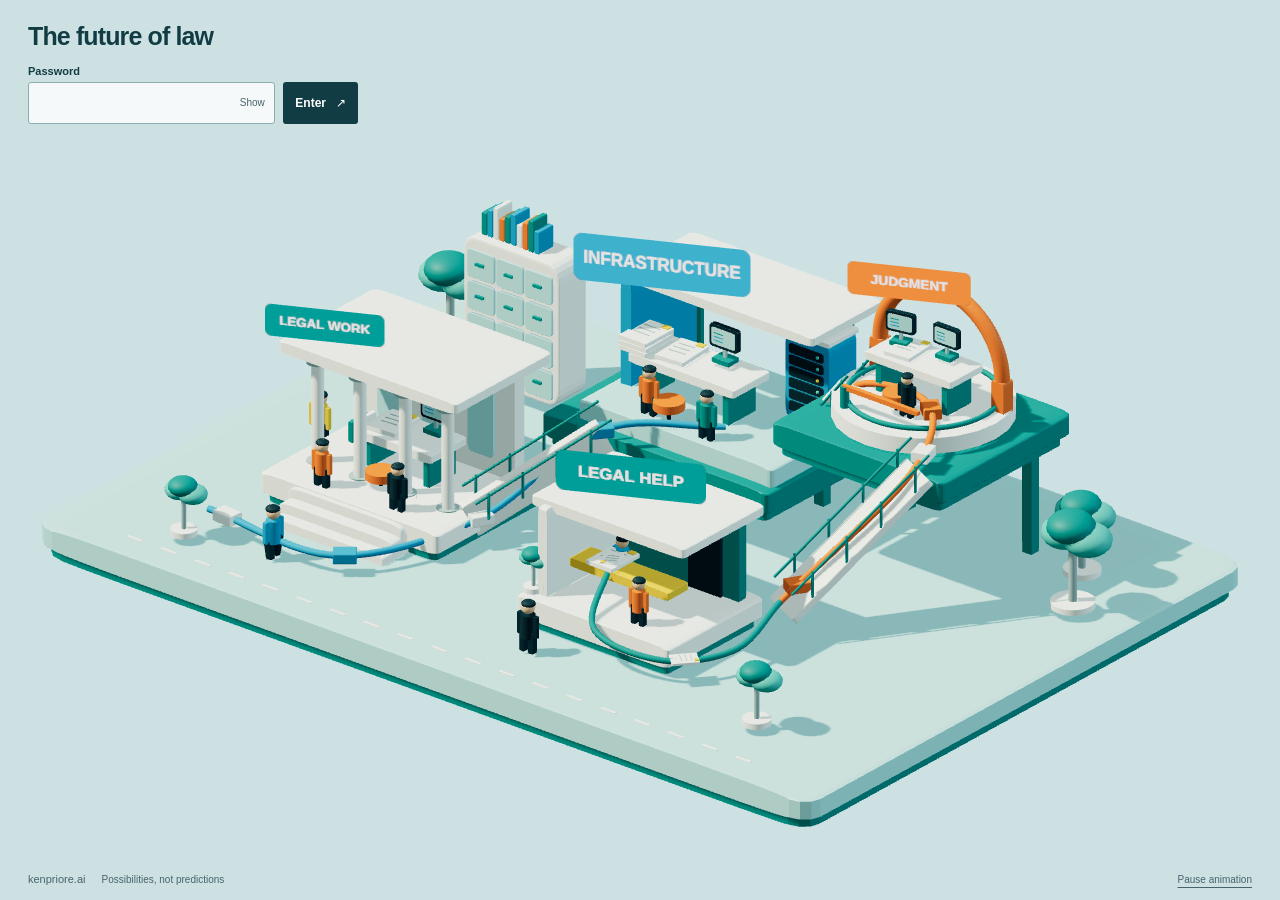
==== horizons.html @ a6f1fd7b "The Future of Law: initial release (gated login version) Co-Authored-By: Claude Fable 5 <noreply@ant" ====
<!DOCTYPE html>

<html lang="en"><head><script src="entry-gate.js?v=password-2"></script><meta charset="utf-8"/><meta content="width=device-width,initial-scale=1" name="viewport"/><title>Three horizons | The Future of Law</title><meta content="How the workshops used Three Horizons, from established patterns to experiments and emerging futures." name="description"/><link href="styles.css?v=20260920-compact-footer" rel="stylesheet"/><link href="assets/favicon.svg" rel="icon" type="image/svg+xml"/><script defer="" src="app.js?v=20260920-ambient"></script><script src="scene.js?v=help-center-4" type="module"></script></head><body class="editorial-site ambient-visuals"><svg aria-hidden="true" height="0" style="position:absolute" width="0" xmlns="http://www.w3.org/2000/svg"><defs><symbol id="icon-agreement" viewbox="0 0 24 24"><path d="M5 3h9l5 5v13H5zM14 3v6h5M8 12h8M8 16h5"></path></symbol><symbol id="icon-dispute" viewbox="0 0 24 24"><path d="M12 3v17M7 21h10M3 7h18M6 7l-4 8h8zM18 7l-4 8h8z"></path></symbol><symbol id="icon-compliance" viewbox="0 0 24 24"><path d="M12 2 21 6v7c0 5-9 9-9 9s-9-4-9-9V6zM7 11l3 3 7-7"></path></symbol><symbol id="icon-judgment" viewbox="0 0 24 24"><circle cx="12" cy="6" r="3"></circle><path d="M5 22v-5a7 7 0 0 1 14 0v5M3 11h3m12 0h3"></path></symbol><symbol id="icon-access" viewbox="0 0 24 24"><path d="M4 21V4h10v17M14 7h6v14M2 21h20M8 13h3"></path><circle cx="10" cy="10" r=".6"></circle></symbol><symbol id="icon-data" viewbox="0 0 24 24"><ellipse cx="12" cy="5" rx="8" ry="3"></ellipse><path d="M4 5v13c0 4 16 4 16 0V5M4 11c0 4 16 4 16 0"></path></symbol><symbol id="icon-integration" viewbox="0 0 24 24"><rect height="7" rx="2" width="7" x="2" y="2"></rect><rect height="7" rx="2" width="7" x="15" y="2"></rect><rect height="7" rx="2" width="7" x="2" y="15"></rect><rect height="7" rx="2" width="7" x="15" y="15"></rect><path d="M9 5h6M5 9v6M19 9v6M9 19h6"></path></symbol><symbol id="icon-evidence" viewbox="0 0 24 24"><path d="M4 3h13v8M4 3v18h9M7 7h6M7 11h4"></path><circle cx="16" cy="16" r="4"></circle><path d="m19 19 3 3"></path></symbol><symbol id="icon-horizons" viewbox="0 0 24 24"><path d="M3 5c9 0 8 15 18 15M3 18c6 0 5-13 10-13s3 13 8 13M3 21c10 0 10-17 18-17"></path></symbol><symbol id="icon-worlds" viewbox="0 0 24 24"><rect height="8" rx="3" width="8" x="2" y="2"></rect><rect height="8" rx="3" width="8" x="14" y="2"></rect><rect height="8" rx="3" width="8" x="2" y="14"></rect><rect height="8" rx="3" width="8" x="14" y="14"></rect></symbol><symbol id="icon-community" viewbox="0 0 24 24"><circle cx="12" cy="5" r="3"></circle><circle cx="4" cy="12" r="2"></circle><circle cx="20" cy="12" r="2"></circle><path d="M7 21v-6a5 5 0 0 1 10 0v6M1 21v-4a3 3 0 0 1 4-3M23 21v-4a3 3 0 0 0-4-3"></path></symbol><symbol id="icon-route" viewbox="0 0 24 24"><path d="M4 21V10a6 6 0 0 1 6-6h11M10 4v11a6 6 0 0 0 6 6h5"></path><circle cx="20" cy="4" r="2"></circle><circle cx="20" cy="21" r="2"></circle></symbol></defs></svg><a class="skip" href="#main">Skip to content</a><header class="site-header"><div class="wrap header-inner"><a class="brand" href="index.html"><svg aria-hidden="true" viewbox="0 0 36 36"><path d="M5 29V18a7 7 0 0 1 7-7h12a7 7 0 0 0 7-7M12 11v12a7 7 0 0 0 7 7h12" fill="none" stroke="#007e80" stroke-linecap="round" stroke-width="5"></path><circle cx="30" cy="30" fill="#ea6628" r="4"></circle></svg>future of law</a><nav aria-label="Main navigation"><a href="index.html"><svg aria-hidden="true" class="ds-icon"><use href="#icon-route"></use></svg>What we learned</a><a href="worlds.html"><svg aria-hidden="true" class="ds-icon"><use href="#icon-worlds"></use></svg>Four futures</a><a aria-current="page" href="horizons.html"><svg aria-hidden="true" class="ds-icon"><use href="#icon-horizons"></use></svg>Three horizons</a><a href="perspectives.html"><svg aria-hidden="true" class="ds-icon"><use href="#icon-community"></use></svg>Choices today</a></nav></div></header><main id="main"><div class="wrap"><section class="page-intro"><span class="eyebrow">Change does not arrive all at once</span><h1>Keep today’s system working.<br/>Make room for what comes next</h1><p class="lead"><span class="term-wrap"><button aria-controls="concept-4" aria-describedby="concept-4" aria-expanded="false" class="term" type="button">Three Horizons</button><span class="term-tip" hidden="" id="concept-4" role="tooltip">A framework for discussing change through three overlapping patterns: what works today, experiments in transition, and a different future beginning to take shape. A horizon describes a pattern, rather than a deadline.</span></span> helps leaders consider three kinds of work at the same time: sustaining today’s legal services, testing different approaches, and developing alternatives. It gives lawyers and business leaders a way to discuss what to preserve, where to experiment and what they want those experiments to achieve.</p></section><figure class="three-d-figure"><div class="scene-3d" data-description="Established legal institutions, experimental workshops and emerging forms of access operate simultaneously. Work travels in both directions." data-scene="horizons"><img alt="Established legal institutions, experimental workshops and emerging forms of access operate simultaneously. Work travels in both directions." class="scene-poster" src="assets/horizons-3d.jpg?v=20260920-3d"/></div><figcaption class="scene-caption scene-footer"><span>Established practice, experiments and emerging alternatives coexist.</span><button aria-pressed="false" class="motion-toggle background-motion-toggle" type="button">Pause animation</button></figcaption></figure><section class="callout framework-note"><span class="eyebrow">How to use the two frameworks</span><h2>Three horizons. Four possible futures. Different purposes</h2><p>The four scenarios explore how legal work could be organized. The three horizons help us think about changing it. H1, H2 and H3 can all be present today. They are not three deadlines, and H3 does not predict which scenario will happen.</p></section><section class="horizon-layout"><div><svg aria-labelledby="chart-title chart-desc" class="horizon-chart" role="img" viewbox="0 0 600 380"><title id="chart-title">Three overlapping horizons of change</title><desc id="chart-desc">An illustrative diagram of changing influence: established practices become less dominant, experiments rise and recede, and alternatives gain influence. The overlapping curves have no dates or measured values.</desc><path d="M48 28V330H567" fill="none" stroke="#8baaae" stroke-width="1.5"></path><text x="48" y="18">Influence of a pattern</text><text x="468" y="363">Over time →</text><path class="curve active" d="M55 75 C270 55 270 295 553 300" data-curve="h1" id="horizon-flow-1" stroke="#c54b1f"></path><path class="curve" d="M55 277 C195 293 175 80 295 91 S379 278 553 279" data-curve="h2" id="horizon-flow-2" stroke="#1681a5"></path><path class="curve" d="M55 312 C300 328 302 113 553 61" data-curve="h3" id="horizon-flow-3" stroke="#007e80"></path><text class="chart-label" x="65" y="60">H1</text><text class="chart-label" x="295" y="69">H2</text><text class="chart-label" x="534" y="44">H3</text><circle data-runner="horizon-flow-1" fill="#c54b1f" r="7" stroke="white" stroke-width="3"></circle><circle data-runner="horizon-flow-2" fill="#1681a5" r="7" stroke="white" stroke-width="3"></circle><circle data-runner="horizon-flow-3" fill="#007e80" r="7" stroke="white" stroke-width="3"></circle></svg><p class="diagram-note">Conceptual diagram. The curves show changing patterns, not measured data, probabilities or a timetable.</p></div><div><div aria-label="Explore a horizon" class="tabs" role="group"><button aria-controls="h1" aria-pressed="false" data-family="horizon" data-select="h1" type="button">H1</button><button aria-controls="h2" aria-pressed="false" data-family="horizon" data-select="h2" type="button">H2</button><button aria-controls="h3" aria-pressed="false" data-family="horizon" data-select="h3" type="button">H3</button></div><article class="horizon-copy" data-panel="horizon" id="h1" tabindex="-1"><span class="eyebrow">H1 / What people rely on today</span><h2>Keep essential legal work dependable</h2><p>Courts, professional expertise, working practices and trusted relationships still meet important needs. This horizon examines what remains useful and where the current approach struggles with cost, delay or access.</p><p class="horizon-question"><strong>What must keep working while we make changes?</strong></p></article><article class="horizon-copy" data-panel="horizon" id="h2" tabindex="-1"><span class="eyebrow">H2 / What we can test</span><h2>Use experiments to learn what could change</h2><p>New tools, services and rules can improve today’s approach or make a different one possible. This horizon examines experiments and the choices behind them. An experiment’s longer-term value may remain uncertain.</p><p class="horizon-question"><strong>What would this experiment help us learn, and what might it change?</strong></p></article><article class="horizon-copy" data-panel="horizon" id="h3" tabindex="-1"><span class="eyebrow">H3 / What we want to make possible</span><h2>Develop a different way to deliver legal help</h2><p>This horizon examines a different way legal work could operate, together with early examples that point toward it. The groups considered new professional roles, services built on shared technology, wider access to help and different ways to establish trust.</p><p class="horizon-question"><strong>What future are we trying to support, and what could we start developing now?</strong></p></article></div></section><section class="section worked-example"><div class="section-heading"><div><span class="eyebrow">Illustration / One decision, three horizons</span><h2>Apply all three to a supplier renewal</h2></div><p>These examples show how to use the framework. They were written for this guide, separate from the workshop proposals.</p></div><div class="grid3">
<article class="insight"><span class="example-horizon">H1</span><h3>Keep renewals dependable</h3><p>Maintain reviews, approvals and clear responsibility for exceptions while the business continues making agreements.</p></article>
<article class="insight"><span class="example-horizon">H2</span><h3>Test a defined change</h3><p>Try automated checks on one type of agreement. Compare the results with existing review and use the findings to decide what to change.</p></article>
<article class="insight"><span class="example-horizon">H3</span><h3>Explore a different service</h3><p>Consider a model that tracks obligations throughout an agreement’s life, with lawyers focused on judgment, exceptions and ways to resolve problems.</p></article></div></section><section class="section"><div class="section-heading"><div><span class="eyebrow">Ideas the groups examined</span><h2>Different roles reveal different pressures</h2></div><p>Participants considered examples of change alongside their own proposals. These summaries show what each group discussed; individual ideas have not been assigned to a particular horizon here.</p></div><div class="examples"><article><svg aria-hidden="true" class="ds-icon"><use href="#icon-compliance"></use></svg><h3>In-house legal</h3><p>How people decide whom to trust; who should be licensed to provide legal services; AI oversight; and a proposal to give chief legal officers a stronger <span class="term-wrap"><button aria-controls="concept-5" aria-describedby="concept-5" aria-expanded="false" class="term" type="button">fiduciary role</button><span class="term-tip" hidden="" id="concept-5" role="tooltip">The group proposed a stronger role for the chief legal officer as a trusted steward with duties to others. The surviving note does not define the proposed legal duties or how that role would be implemented.</span></span>.</p></article><article><svg aria-hidden="true" class="ds-icon"><use href="#icon-dispute"></use></svg><h3>Law firms</h3><p>Pressure on profit margins, firms combining, different ways to employ specialists and raise capital, and the future of trusted client relationships.</p></article><article><svg aria-hidden="true" class="ds-icon"><use href="#icon-integration"></use></svg><h3>Legal technology</h3><p>Tools that can exchange data and work together; a proposed <span class="term-wrap"><button aria-controls="concept-6" aria-describedby="concept-6" aria-expanded="false" class="term" type="button">open legal API</button><span class="term-tip" hidden="" id="concept-6" role="tooltip">API means application programming interface: a defined way for software tools to exchange information or request services. The group proposed a shared interface for legal services; it was an idea discussed, not an implemented standard.</span></span>; training for new roles; and standards for evaluating and certifying providers.</p></article><article><svg aria-hidden="true" class="ds-icon"><use href="#icon-access"></use></svg><h3>Consumers &amp; small businesses</h3><p>The cost of legal help, delays in courts and public trust, alongside proposals for simpler standard agreements and more ways to resolve disputes.</p></article></div><span class="source">June workshop walls. Examples paraphrased from the photographs and transcript; exact horizon placements are not reconstructed.</span></section><section class="section" style="padding-top:0"><div class="section-heading"><div><span class="eyebrow">Earlier ideas that informed the work</span><h2>Seventeen possibilities to explore</h2></div><p>An earlier group exercise produced these ideas about law in 2040. They helped identify questions for the workshops. Some conflict with one another; they describe possible futures rather than today’s market or an agreed plan.</p></div><details class="vision-library"><summary>Explore the 17 earlier visions</summary><div class="vision-columns"><article><h3>Technology and legal services</h3><details><summary>Legal data is easier to share</summary><p>In this vision, shared data underpins how legal systems operate. Legal data standards are established, and commercial incentives support contributing to and accessing shared datasets. Trust in AI systems is closely tied to the quality and provenance of the data they are built on.</p></details><details><summary>Data shapes decisions and access to legal help</summary><p>In this vision, large-scale datasets shape precedent, prediction, and outcomes. Abundant data makes legal capability more widely accessible, but data remains unevenly available, contributing to opacity in parts of the system.</p></details><details><summary>Shared digital records support trust</summary><p>This vision proposes <span class="term-wrap"><button aria-controls="concept-7" aria-describedby="concept-7" aria-expanded="false" class="term" type="button">blockchain-based</button><span class="term-tip" hidden="" id="concept-7" role="tooltip">Using a shared digital ledger to record and verify transactions. The workshop vision imagined such records taking on functions performed by institutional intermediaries; it did not establish that this future will occur.</span></span> shared digital records for verification, agreements and enforcement. Those records would perform some functions now handled by institutions that verify information or transactions.</p></details><details><summary>Reliable AI supports more automated legal work</summary><p>In this vision, AI reliability supports wider automation of legal reasoning and decision making. Rules are codified into predictive and executable systems with machine judgment at greater speed and consistency.</p></details><details><summary>Machines handle more routine legal reasoning</summary><p>In this vision, machines interpret rules and carry out routine legal work. People remain important for complex, disputed, strategic or high-consequence decisions.</p></details><details><summary>Legal services run through repeatable processes</summary><p>In this vision, legal services are delivered through integrated systems as well as individuals. As production becomes systematized, differentiation shifts toward strategic judgment, negotiation, creativity, and trusted relationships.</p></details><details><summary>Legal help becomes an everyday service</summary><p>In this vision, legal services are more accessible, lower cost, and embedded across business and society. Law functions more like infrastructure that enables systems and transactions to operate.</p></details></article><article><h3>People and legal careers</h3><details><summary>Clients choose judgment and context</summary><p>In this vision, clients choose providers for judgment, understanding of their circumstances and the way advice fits their needs. Size and staffing matter less as legal capability becomes more widely available.</p></details><details><summary>Lawyers take on different roles</summary><p>In this vision, outcomes vary: lawyers as strategic advisers and system designers; or a fragmented profession of specialized experts; or new hybrid roles blurring law, technology, and business.</p></details><details><summary>Routes into legal careers change</summary><p>In this vision, training and apprenticeship are reshaped, but not uniformly. Erosion of entry-level work can create bottlenecks; new alternative credentials and fluid routes also emerge.</p></details><details><summary>People’s role in automated work is deliberately designed</summary><p>In this vision, services deliberately choose where people take part: for empathy, context, ethical judgment, trust or oversight. Other processes involve people less often, raising different questions about responsibility.</p></details></article><article><h3>Institutions and accountability</h3><details><summary>Disputes are resolved in more settings</summary><p>In this vision, AI-supported judges, virtual environments, and community-based processes handle a significant share of disputes; physical courts remain important in some contexts.</p></details><details><summary>Different routes to justice produce different outcomes</summary><p>In this vision, justice varies depending on where and how disputes are resolved, with variation in access, speed, cost, and fairness; bias can be embedded in design or data.</p></details><details><summary>Rules are set by a wider range of organizations</summary><p>In this vision, regulation is distributed across multiple actors, adaptive in form, and contested. State-led frameworks sit alongside platform, network, and industry-group rules.</p></details><details><summary>Compliance checks are built into everyday work</summary><p>In this vision, law is built into products, workflows, and infrastructure. Compliance is continuous and automated; legal requirements are translated into code.</p></details><details><summary>Technology handles more dispute resolution</summary><p>In this vision, a large share of disputes is handled through technology-enabled processes; AI-driven arbitration and automated resolution routes are widely used.</p></details><details><summary>Agreements respond to events and help prevent disputes</summary><p>In this vision, legal systems prevent disputes as well as resolve them. Agreements are dynamic and data-driven; contracts function as structured data that helps govern behavior.</p></details></article></div></details><span class="source">All 17 visions, condensed from Predetermined factors and 3H visions, Phase 1</span></section><a class="next-link" href="perspectives.html"><div><span>CONTINUE THE STORY</span><br/><strong>Read what each group took away</strong></div><b aria-hidden="true">↗</b></a></div></main><footer aria-label="About Ken Priore and more of his work" class="author-footer"><div class="wrap">
<div class="author-intro"><div><h2>Ken Priore</h2><p class="author-role">Lawyer. Writer. Builder.</p></div><div class="author-description"><p>I’m a lawyer with two decades in technology. My writing and tools explore AI, legal work, authority and accountability.</p><div class="author-sites"><a href="https://kenpriore.com/">Writing <span>kenpriore.com ↗</span></a><a href="https://kenpriore.ai/">Research &amp; tools <span>kenpriore.ai ↗</span></a></div></div></div>
<details class="author-work"><summary>Explore all work</summary><div role="navigation" aria-label="Explore Ken’s work" class="author-directory"><section class="author-link-group"><h3>Writing</h3><ul><li><a href="https://kenpriore.com/tag/signals/">Signals</a></li><li><a href="https://kenpriore.com/tag/reflections/">Reflections</a></li><li><a href="https://kenpriore.com/tag/foundations/">Foundations</a></li></ul></section><section class="author-link-group"><h3>Research &amp; prototypes</h3><ul><li><a href="https://kenpriore.ai/papers/certificate-of-action.pdf">Certificate of Action · paper</a></li><li><a href="https://kenpriore.ai/papers/fiduciarys-footprint.pdf">The Fiduciary’s Footprint · draft</a></li><li><a href="https://fiduciary.kenpriore.ai/">The Fiduciary-Native Product</a></li><li><a href="https://ai4law.kenpriore.ai/">ai4law · research collection</a></li><li><a href="https://proof-of-execution.replit.app/">Attest · working prototype</a></li></ul></section><section class="author-link-group"><h3>Legal operating model</h3><ul><li><a href="https://ainativelaw.kenpriore.ai/">The Agreement Work, Rewired</a></li><li><a href="https://ainativelaw.kenpriore.ai/map.html">What the Work Runs On</a></li><li><a href="https://ainativelaw.kenpriore.ai/memory.html">What the Work Remembers</a></li><li><a href="https://ainativelaw.kenpriore.ai/judgment.html">What the Work Decides</a></li></ul></section><section class="author-link-group"><h3>Interactive maps</h3><ul><li><a href="https://mindthegap.kenpriore.ai/">Mind the Gap</a></li><li><a href="https://mindthemoat.kenpriore.ai/">Mind the Moat</a></li><li><a href="https://mindthemoney.kenpriore.ai/">Mind the Money</a></li><li><a href="https://mindthechain.kenpriore.ai/">Mind the Chain</a></li><li><a href="https://mindtheshift.kenpriore.ai/">Mind the Shift</a></li></ul></section></div></details><div class="author-meta"><p>© 2026 Ken Priore · Personal views · Not legal advice</p><div class="author-profile-links"><a href="login.html?lock=1">Lock guide</a><a href="https://kenpriore.com/about/">About Ken</a><a href="https://resume.kenpriore.ai/">Resume</a><a href="https://www.linkedin.com/in/kennethpriore/">LinkedIn</a><a href="https://kenpriore.com/rss/">RSS</a></div></div><p class="footer-guide-note">Workshop scenarios and editorial synthesis. Possibilities, not forecasts.</p></div></footer></body></html>
---- styles.css ----
:root{--ink:#123c43;--muted:#47646b;--teal:#007e80;--aqua:#cde1e3;--light:#eff6f5;--blue:#168eb8;--orange:#ea6628;--yellow:#edbc32;--line:#c9dbdd;--white:#fff;--radius:22px;font-family:Inter,Arial,Helvetica,sans-serif;color:var(--ink);background:#f9fbfa;font-synthesis:none;scroll-behavior:smooth}*{box-sizing:border-box}body{margin:0;font-size:16px;line-height:1.6}a{color:inherit;text-underline-offset:5px}button{font:inherit;color:inherit;cursor:pointer}button:focus-visible,a:focus-visible,summary:focus-visible{outline:3px solid #b94313;outline-offset:5px}button:disabled{cursor:default}h1,h2,h3,p{margin:0}h1,h2,h3{line-height:1.09;letter-spacing:-.045em}h1{font-size:clamp(2.8rem,5.3vw,5.1rem);font-weight:600}h2{font-size:clamp(2rem,3.3vw,3.15rem);font-weight:550}h3{font-size:1.5rem;font-weight:600}p+p{margin-top:1rem}.wrap{width:min(1280px,calc(100% - 96px));margin:auto}.skip{position:absolute;top:-80px;left:20px;background:white;padding:12px;z-index:10}.skip:focus{top:12px}.site-header{border-bottom:1px solid var(--line);background:#f9fbfa}.header-inner{min-height:94px;display:flex;align-items:center;justify-content:space-between;gap:36px}.brand{display:flex;align-items:center;gap:10px;text-decoration:none;font-size:25px;font-weight:650;letter-spacing:-1px}.brand svg{width:34px;height:34px}nav{display:flex;gap:28px;align-items:center}nav a{text-decoration:none;font-size:14px;font-weight:600;padding:12px 0;position:relative}nav a[aria-current=page]:after{content:'';height:3px;background:var(--orange);position:absolute;bottom:3px;left:0;right:0}.eyebrow{text-transform:uppercase;font-size:12px;letter-spacing:.15em;font-weight:700;display:block;margin-bottom:20px}.hero{background:var(--aqua);overflow:hidden}.hero-grid{display:grid;grid-template-columns:1fr 1.08fr;min-height:580px;align-items:center;gap:10px;padding-top:48px;padding-bottom:48px}.hero h1{max-width:650px}.hero h1 em{font-style:normal;color:#006e73}.hero .lead{margin-top:26px;max-width:490px}.lead{font-size:18px;line-height:1.65;color:var(--muted);max-width:730px}.hero-media{position:relative;margin:0}.hero-media video{width:116%;max-width:none;margin-left:-5%;display:block;mix-blend-mode:multiply}.hero-media figcaption{font-size:12px;color:#3e5d65;text-align:center}.motion-toggle{border:1px solid #86a9ae;border-radius:50px;background:transparent;padding:7px 13px;font-size:12px;display:flex;gap:8px;align-items:center}.hero-media .motion-toggle{margin:16px auto 0}.actions{display:flex;gap:25px;align-items:center;margin-top:30px;flex-wrap:wrap}.button{display:inline-flex;align-items:center;gap:28px;border-radius:40px;background:var(--ink);color:white;padding:13px 23px;text-decoration:none;font-size:14px;font-weight:600;border:1px solid var(--ink)}.text-link{font-size:14px;font-weight:600}.intro-strip{display:flex;justify-content:space-between;gap:30px;padding:25px 0;border-bottom:1px solid var(--line);font-size:14px}.intro-strip span{display:flex;gap:11px;align-items:center}.dot{display:inline-block;width:9px;height:9px;border-radius:50%;background:var(--orange)}.section{padding:82px 0}.section-heading{display:flex;justify-content:space-between;gap:40px;align-items:end;margin-bottom:36px}.section-heading h2{max-width:650px}.section-heading p{max-width:380px;color:var(--muted)}.grid3{display:grid;grid-template-columns:repeat(3,1fr);gap:24px}.insight{border-top:2px solid var(--line);padding:25px 8px 15px 0}.icon{width:40px;height:40px;display:inline-flex;align-items:center;justify-content:center;border-radius:12px;background:#dcefee;color:var(--teal);margin-bottom:22px}.icon svg{width:23px;height:23px;fill:none;stroke:currentColor;stroke-width:1.7;stroke-linecap:round;stroke-linejoin:round}.insight h3{margin-bottom:17px}.insight p{color:var(--muted)}.source{font-size:12px;color:var(--muted);display:block;margin-top:20px}.journey{background:var(--ink);color:white;border-radius:var(--radius);padding:42px;margin:10px 0 65px}.journey .eyebrow{color:#b6d7d8}.journey h2{max-width:750px}.steps{display:grid;grid-template-columns:repeat(4,1fr);gap:30px;margin-top:44px}.step{border-top:1px solid #578084;padding-top:22px}.step .number{display:flex;align-items:center;justify-content:center;width:34px;height:34px;border-radius:50%;background:#e8bf3e;color:var(--ink);font-size:13px;font-weight:700;margin-bottom:18px}.step:nth-child(2) .number{background:#9ed3d3}.step:nth-child(3) .number{background:#64b4d0}.step:nth-child(4) .number{background:#f69568}.step h3{font-size:24px;margin:7px 0 14px}.step p{font-size:14px;color:#d1e1e3}.step small{font-size:12px;color:#b6d7d8}.step a{color:#d1e1e3}.callout{padding:40px;border-radius:var(--radius);background:#e6f0ef;display:grid;grid-template-columns:1fr 1fr;gap:50px;margin-bottom:70px}.callout p{color:var(--muted)}.callout h2{font-size:30px}.page-intro{padding:62px 0 44px}.page-intro h1{font-size:clamp(2.7rem,5vw,4.5rem);max-width:950px}.page-intro .lead{margin-top:25px}.label{display:inline-block;font-size:12px;line-height:1.4;font-weight:600;padding:6px 10px;border-radius:20px;background:#e5eeee;color:#31565b}.world-grid{display:grid;grid-template-columns:repeat(4,1fr);gap:16px}.world-card{padding:25px 22px;text-align:left;border:1px solid var(--line);border-radius:20px;background:white;display:flex;flex-direction:column;align-items:start;position:relative;transition:transform .2s,border-color .2s}.world-card:hover{transform:translateY(-4px)}.world-card[aria-pressed=true]{border:2px solid var(--teal);padding:24px 21px;background:#edf6f4}.world-card h2{font-size:25px;margin:18px 0 14px}.world-card p{font-size:14px;color:var(--muted)}.world-card .world-number{font-size:13px;letter-spacing:.07em;color:var(--muted)}.world-card .card-arrow{margin-top:auto;padding-top:22px;font-size:14px}.world-card svg{width:100%;height:104px;margin-top:20px}.world-detail{margin-top:35px;padding:45px;border:1px solid var(--line);border-radius:var(--radius);background:white}.world-detail h2{margin:15px 0 22px;max-width:780px}.split{display:grid;grid-template-columns:1.3fr 1fr;gap:55px}.split p{color:var(--muted)}.fact{border-bottom:1px solid var(--line);padding:12px 0;font-size:14px}.fact strong{display:block;font-size:12px;text-transform:uppercase;letter-spacing:.06em;margin-bottom:4px}.tension{background:#fff0df;border-left:3px solid var(--orange);padding:20px 24px;margin-top:28px}.tension strong{display:block;margin-bottom:6px}.miniheading{font-size:21px;margin:35px 0 18px}.timeline{display:grid;grid-template-columns:repeat(4,1fr);gap:22px;margin-top:22px}.timeline article{border-top:3px solid var(--teal);padding-top:15px}.timeline b{font-size:21px}.timeline p{font-size:14px;margin-top:10px}.trace{font-size:14px;border-top:1px solid var(--line);padding-top:23px;margin-top:32px}.diagram-note{font-size:12px;color:var(--muted)}.axis-grid{display:grid;grid-template-columns:repeat(3,1fr);gap:20px}.axis{background:var(--light);padding:25px;border-radius:16px}.axis h3{font-size:22px;margin:10px 0 16px}.axis p{font-size:14px;color:var(--muted)}.pole{display:block;font-weight:600;margin:13px 0 4px}.possibilities{display:flex;gap:9px;margin:25px 0 15px;align-items:center}.possibilities i{width:27px;height:27px;background:var(--teal);border-radius:7px}.possibilities i:nth-child(n+5){background:transparent;border:1px dashed var(--teal)}details{border-top:1px solid var(--line);padding:20px 0}summary{cursor:pointer;font-weight:600;font-size:17px;list-style-position:outside;margin-left:20px}details p{margin-top:15px;color:var(--muted)}.factor-list{columns:2;column-gap:45px;padding-left:23px}.factor-list li{break-inside:avoid;padding:8px 0 8px 4px;color:var(--muted)}.horizon-layout{background:#e6f0ef;border-radius:var(--radius);padding:32px;display:grid;grid-template-columns:1.2fr 1fr;gap:40px}.horizon-chart{width:100%;height:auto}.horizon-chart .curve{fill:none;stroke-width:6;stroke-linecap:round;opacity:.25;transition:opacity .3s,stroke-width .3s}.horizon-chart .curve.active{opacity:1;stroke-width:8}.horizon-chart text{font-family:Arial,sans-serif;fill:var(--muted);font-size:14px}.horizon-chart .chart-label{font-weight:bold;font-size:19px}.tabs{display:flex;gap:8px;flex-wrap:wrap;margin:0 0 25px}.tabs button{padding:10px 17px;border:1px solid var(--line);border-radius:30px;background:white;font-size:14px}.tabs button[aria-pressed=true]{background:var(--ink);color:white;border-color:var(--ink)}.horizon-copy h2{font-size:32px;margin-bottom:20px}.horizon-copy p{color:var(--muted)}.horizon-question{margin-top:22px;padding-top:22px;border-top:1px solid #bed3d4}.examples{display:grid;grid-template-columns:repeat(4,1fr);gap:18px;margin-top:27px}.examples article{border-top:2px solid var(--line);padding-top:17px}.examples h3{font-size:19px;margin-bottom:12px}.examples p{font-size:14px;color:var(--muted)}.vision-columns{display:grid;grid-template-columns:repeat(3,1fr);gap:30px}.vision-columns h3{font-size:22px;margin-bottom:25px}.vision-columns summary{font-size:15px}.vision-columns p{font-size:14px}.stance-panel{border-radius:var(--radius);background:#e9f2f1;padding:38px}.stance-panel h2{margin:15px 0 20px;max-width:850px}.stance-panel>.lead{font-size:17px}.stance-cards{display:grid;grid-template-columns:repeat(3,1fr);gap:22px;margin:30px 0 15px}.stance-cards article{background:white;padding:25px;border-radius:15px}.stance-cards h3{font-size:20px;margin:12px 0}.stance-cards p{font-size:15px;color:var(--muted)}.table-wrap{overflow-x:auto;margin-top:25px}table{width:100%;border-collapse:collapse;text-align:left;min-width:590px}th{font-size:12px;text-transform:uppercase;letter-spacing:.07em;color:var(--muted)}th,td{padding:18px 16px;border-bottom:1px solid var(--line);vertical-align:top}td{font-size:14px}td:first-child{font-weight:600;width:23%}.quote-panel{border-radius:var(--radius);background:var(--ink);color:white;padding:46px;margin-top:55px}.quote-panel blockquote{margin:15px 0 20px;font-size:clamp(1.8rem,3.7vw,3.2rem);line-height:1.15;letter-spacing:-.03em;max-width:900px}.quote-panel p{max-width:750px;color:#d1e1e3}.quote-panel .source{color:#c0dcde}.source-grid{display:grid;grid-template-columns:1fr 1fr;gap:25px}.source-card{background:white;border:1px solid var(--line);padding:30px;border-radius:20px;scroll-margin-top:25px}.source-card h2{font-size:26px;margin:15px 0}.source-card p{color:var(--muted);font-size:15px}.source-card .meta{font-size:12px;margin-top:20px}.next-link{border-top:1px solid var(--line);padding:33px 0;display:flex;justify-content:space-between;align-items:center;text-decoration:none;gap:30px}.next-link strong{font-size:22px;line-height:1.2}.next-link span{font-size:13px;color:var(--muted)}footer{border-top:1px solid var(--line);margin-top:30px;padding:28px 0 35px;font-size:12px;color:var(--muted)}.footer-row{display:flex;justify-content:space-between;gap:30px}.footnote{max-width:720px;margin-top:15px}.hidden,[hidden]{display:none!important}.reading-note{background:#fff1df;border-radius:14px;padding:20px 24px;font-size:14px;margin:24px 0;color:#604522}.pulse{animation:travel 5s linear infinite;offset-path:path('M 12 65 L 190 65');offset-distance:0%}@keyframes travel{to{offset-distance:100%}}body.motion-paused .pulse{animation-play-state:paused}@media(prefers-reduced-motion:reduce){:root{scroll-behavior:auto}*,*:before,*:after{animation:none!important;transition:none!important}}@media(min-width:1550px){.hero-grid{min-height:650px}}@media(max-width:1000px){.wrap{width:calc(100% - 48px)}nav{gap:16px}.hero-grid{min-height:500px}.hero h1{font-size:3.6rem}.world-grid{grid-template-columns:repeat(2,1fr)}.world-card svg{height:75px}.section-heading{align-items:start}.steps{gap:20px}.journey{padding:30px}.horizon-layout{gap:25px;padding:25px}.examples{grid-template-columns:repeat(2,1fr)}.split{gap:30px}.timeline{grid-template-columns:repeat(2,1fr)}}@media(max-width:720px){.wrap{width:calc(100% - 36px)}.header-inner{display:block;padding:19px 0 10px}.brand{font-size:23px}nav{margin-top:15px;gap:21px;overflow-x:auto;padding-bottom:7px;white-space:nowrap}nav a{font-size:13px}.hero-grid{grid-template-columns:1fr;padding-top:37px;padding-bottom:25px;gap:0}.hero h1{font-size:clamp(2.8rem,10vw,4rem)}.hero .lead{font-size:17px}.hero-media{margin-top:7px}.hero-media video{width:100%;margin:0}.hero-media figcaption{margin-top:-12px}.intro-strip{flex-wrap:wrap;gap:13px;font-size:12px}.section{padding:50px 0}.section-heading{display:block}.section-heading p{margin-top:20px}.grid3,.axis-grid,.split,.callout,.horizon-layout,.stance-cards,.source-grid,.vision-columns{grid-template-columns:1fr}.steps{grid-template-columns:1fr 1fr;gap:30px 20px}.journey{padding:27px;margin-bottom:45px}.journey h2{font-size:30px}.step h3{font-size:22px}.callout{padding:27px;gap:22px;margin-bottom:45px}.page-intro{padding:38px 0 30px}.page-intro h1{font-size:2.8rem}.world-card{padding:19px 16px}.world-card[aria-pressed=true]{padding:18px 15px}.world-card h2{font-size:21px}.world-detail{padding:25px}.world-grid{gap:12px}.timeline{gap:20px}.factor-list{columns:1}.horizon-layout{padding:22px}.horizon-copy h2{font-size:28px}.stance-panel{padding:25px}.quote-panel{padding:28px}.footer-row{display:block}.footer-row a{display:inline-block;margin-top:10px}.next-link strong{font-size:20px}.label{font-size:12px}.source-card{padding:25px}.horizon-chart{min-width:0}.actions{gap:20px}.section-heading .eyebrow{margin-bottom:15px}}@media print{nav,.motion-toggle,video,.tabs{display:none}.hero-media:after{content:'The future of law'}body{color:#000;background:#fff}.wrap{width:100%}.section{padding:25px 0}.journey,.quote-panel{background:#fff;color:#000}.journey p,.quote-panel p{color:#333}details{break-inside:avoid}}
.visual-explainer{margin:0 0 25px;background:#e5f0ed;border-radius:22px;padding:22px 22px 17px;overflow:hidden}.visual-explainer svg{display:block;width:100%;height:auto;max-height:430px}.visual-explainer figcaption{font-size:12px;color:var(--muted);text-align:center;margin-top:12px}.world-detail .visual-explainer{margin-top:25px;background:#eff5f2}.world-detail .visual-explainer svg{max-height:345px}.motion-toolbar{display:flex;gap:20px;justify-content:space-between;align-items:center;margin-bottom:23px;font-size:13px;color:var(--muted)}.motion-toolbar .motion-toggle{white-space:nowrap}.horizon-art svg{display:block;width:100%;height:auto}.horizon-art figcaption{margin-top:10px}.system-graphic [data-group-graphic]{opacity:.48;transition:opacity .3s}.system-graphic [data-group-graphic].is-selected{opacity:1}.ds-icon{width:23px;height:23px;fill:none;stroke:currentColor;stroke-width:1.8;stroke-linecap:round;stroke-linejoin:round;flex:none}nav a{display:flex;align-items:center;gap:7px}nav .ds-icon{width:17px;height:17px}.brand{white-space:nowrap;font-size:22px}.brand svg{width:31px}.source-card>.ds-icon{width:40px;height:40px;color:var(--teal);margin-bottom:16px}.examples .ds-icon{width:32px;height:32px;color:var(--teal);margin-bottom:15px}.stance-cards .ds-icon{width:32px;height:32px;color:var(--teal);margin-bottom:18px}.icon-showcase{display:grid;grid-template-columns:repeat(4,1fr);gap:20px}.icon-showcase>div{padding:20px;background:#e5f0ed;border-radius:15px}.icon-showcase .ds-icon{width:36px;height:36px;display:block;margin:0 0 16px;color:var(--teal)}.icon-showcase span{font-size:13px}.film{border:1px solid var(--line);border-radius:22px;padding:25px;margin:25px 0 60px}.film video{display:block;width:100%;margin-top:20px;border-radius:14px;background:var(--aqua)}.film summary{font-size:18px}@media(max-width:1000px){.header-inner{gap:15px}nav{gap:14px}nav a{gap:5px}.brand{font-size:20px}}@media(max-width:720px){.visual-explainer{padding:18px 4px}.visual-explainer svg{min-width:580px}.visual-explainer{overflow-x:auto}.visual-explainer figcaption{padding:0 12px;text-align:left}.world-detail .visual-explainer svg{min-width:490px}.motion-toolbar{font-size:12px}.hero-media.horizon-art{margin-top:28px}.horizon-art figcaption{margin-top:10px}.brand{font-size:23px}.icon-showcase{grid-template-columns:repeat(2,1fr)}nav a{font-size:13px}.system-graphic{max-height:none!important}}
.graphic-scroll-hint{display:none}.sr-only{position:absolute;width:1px;height:1px;padding:0;margin:-1px;overflow:hidden;clip:rect(0,0,0,0);white-space:nowrap;border:0}@media(max-width:720px){.graphic-scroll-hint{display:block;font-size:12px;margin:0 12px 15px;color:var(--muted)}}
.scene-3d{position:relative;width:100%;height:490px;overflow:hidden;background:var(--aqua);border-radius:22px;touch-action:pan-y;cursor:grab}.scene-3d:active{cursor:grabbing}.scene-3d canvas{display:block;width:100%;height:100%}.scene-poster{position:absolute;inset:0;width:100%;height:100%;object-fit:cover}.three-d-figure{margin:0 0 28px}.hero-media.three-d-figure{margin:0}.hero .scene-3d{height:610px;border-radius:0;overflow:visible}.scene-control{display:flex;align-items:center;justify-content:center;gap:20px;margin-top:15px;font-size:12px;color:var(--muted)}.hero-media .scene-control .motion-toggle{margin:0}.scene-legend{display:flex;gap:25px;align-items:center;justify-content:center;padding:20px 14px;background:#e5efec;border-radius:0 0 18px 18px;font-size:13px}.scene-legend span{display:flex;align-items:center;gap:8px}.scene-legend i{height:8px;width:8px;border-radius:50%;background:var(--teal);flex:none}.scene-legend span:nth-child(2) i{background:var(--blue)}.scene-legend span:nth-child(3) i{background:var(--orange)}.scene-caption{font-size:12px;color:var(--muted);padding:14px 0}.scene-caption>span{font-size:11px;letter-spacing:.1em;color:var(--teal);font-weight:bold;margin-right:10px}.hero-grid{grid-template-columns:.9fr 1.25fr;gap:0;padding-top:20px;padding-bottom:35px;min-height:670px}.hero h1{font-size:clamp(2.8rem,4.4vw,4.5rem)}@media(max-width:1000px){.scene-3d{height:430px}.hero .scene-3d{height:500px}.scene-legend{gap:14px;font-size:12px}}@media(max-width:720px){.hero-grid{grid-template-columns:1fr;padding-top:35px}.hero .scene-3d{height:440px}.scene-3d{height:350px}.scene-legend{display:block;padding:13px 20px}.scene-legend span+span{margin-top:8px}.scene-caption{font-size:12px}.hero h1{font-size:clamp(2.8rem,10vw,4rem)}.hero-media.three-d-figure{margin-top:20px}.scene-control{gap:14px}.scene-poster{object-fit:contain}}
.future-stories{display:grid;grid-template-columns:1fr 1fr;gap:26px}.future-story{display:block;text-decoration:none;border:1px solid var(--line);border-radius:22px;overflow:hidden;background:#fff;transition:transform .2s}.future-story:hover{transform:translateY(-4px)}.future-story img{display:block;width:100%;aspect-ratio:1.95;object-fit:cover;background:var(--aqua)}.future-story>div{padding:28px 30px}.future-story .eyebrow{margin-bottom:14px}.future-story h3{font-size:26px;max-width:450px}.future-story p{color:var(--muted);margin:17px 0 20px;max-width:470px}.horizon-bridge{background:var(--ink);color:white;padding:42px;border-radius:24px;margin:15px 0 30px}.horizon-bridge p{color:#d1e1e3}.horizon-preview{display:grid;grid-template-columns:repeat(3,1fr);gap:30px;margin:35px 0}.horizon-preview article{border-top:1px solid #527c81;padding-top:25px}.horizon-preview article>span{display:inline-block;padding:5px 12px;background:#efbe42;color:#123c43;border-radius:10px;font-weight:bold;margin-bottom:18px}.horizon-preview article:nth-child(2)>span{background:#75c4df}.horizon-preview article:nth-child(3)>span{background:#88d7c8}.horizon-preview h3{font-size:22px;margin-bottom:15px}.horizon-preview p{font-size:15px}.horizon-bridge .button{border-color:#b6d7d8;background:transparent}.community-preview{display:grid;grid-template-columns:repeat(4,1fr);gap:25px}.community-preview a{text-decoration:none;border-top:2px solid var(--teal);padding-top:22px}.community-preview h3{font-size:21px}.community-preview p{font-size:15px;margin:17px 0;color:var(--muted)}.community-preview span{font-size:12px;font-weight:bold}.scenario-opening{margin:24px 0 32px;padding:28px;border-radius:17px;background:#e4eeeb;max-width:940px}.scenario-opening p{font-size:22px;line-height:1.45;letter-spacing:-.015em}.scenario-opening small{display:block;font-size:12px;color:var(--muted);margin-top:20px}.backstory{margin-top:30px}.hero h1{font-size:clamp(2.6rem,4vw,4.2rem)}.hero .lead{font-size:17px}.header-inner{min-height:96px}nav{gap:20px}nav a{font-size:13px}@media(max-width:1000px){.community-preview{grid-template-columns:1fr 1fr}.header-inner{display:block;padding:19px 0 9px}nav{margin-top:12px;gap:24px}.hero-grid{grid-template-columns:1fr 1.18fr}.horizon-bridge{padding:30px}}@media(max-width:720px){.hero-grid{grid-template-columns:1fr}.future-stories,.horizon-preview{grid-template-columns:1fr}.future-story>div{padding:24px}.future-story h3{font-size:25px}.horizon-bridge{padding:25px}.community-preview{gap:25px 20px}.community-preview h3{font-size:19px}.scenario-opening{padding:23px}.scenario-opening p{font-size:19px}.hero h1{font-size:clamp(2.8rem,10vw,4rem)}.hero .scene-3d{height:390px}.section.outcome-section{padding-top:50px}}

[hidden]{display:none!important}.scene-poster{object-fit:contain}.hero .scene-3d{overflow:hidden}.scene-view-controls{display:flex;gap:8px}.scene-view-controls button{border:1px solid #86a9ae;border-radius:50%;background:transparent;width:32px;height:32px;font-size:18px;padding:0}.scene-control{flex-wrap:wrap}

.film{padding:20px 25px;margin:22px 0 38px}.film summary{font-size:15px;font-weight:600;cursor:pointer}.film-duration{font-size:11px;font-weight:400;color:var(--muted);margin-left:15px;white-space:nowrap}.film>p{max-width:800px;margin-top:20px;color:var(--muted);font-size:14px}.film video{max-height:650px;object-fit:contain}.film .footnote{font-size:12px}@media(max-width:720px){.film{padding:18px}.film-duration{display:block;margin:7px 0 0 18px}.scene-control>span:first-child{width:100%;text-align:center}.scene-3d{height:320px}}

/* First-screen orientation: finding, context, and status. */
.hero h1{font-size:clamp(2.5rem,3.5vw,3.65rem)}
.hero .hero-context{font-size:15px;line-height:1.6;color:var(--muted);max-width:490px;margin-top:20px}
.hero .hero-status{font-size:12px;line-height:1.55;color:var(--muted);max-width:460px;margin-top:16px}
.hero .actions{margin-top:24px}
@media(max-width:720px){.hero h1{font-size:clamp(2.35rem,9.6vw,3.2rem)}.hero .lead{margin-top:22px}.hero .hero-context{font-size:15px}.hero-grid{padding-top:30px}}

/* Reader orientation and optional comparison material. */
.reading-note{max-width:850px;color:var(--muted);font-size:16px;line-height:1.65;margin-top:20px}
.reader-note{padding:24px 28px;border-left:3px solid var(--teal);background:#eaf2ef;margin:28px 0;color:var(--muted);font-size:15px}
.reader-note>strong{color:var(--ink);display:block;font-size:17px;margin-bottom:12px}
.reader-note p{max-width:1000px}
.reader-comparison,.vision-library{padding:22px 26px;margin:25px 0 30px;border:1px solid var(--line);border-radius:18px;background:#fff}
.reader-comparison summary,.vision-library>summary{font-weight:600;cursor:pointer;font-size:17px}
.reader-comparison>p{font-size:14px;color:var(--muted);margin-top:18px;max-width:900px}
.reader-comparison .table-wrap{margin-top:20px}.reader-comparison caption{text-align:left;font-size:12px;color:var(--muted);padding:0 0 14px}
.reader-comparison th:first-child{min-width:170px}.reader-comparison td{min-width:190px}
.vision-library>.grid3{margin-top:28px}.example-horizon{display:inline-block;font-weight:700;background:var(--yellow);padding:4px 10px;border-radius:7px;margin-bottom:16px;color:var(--ink)}
.worked-example article:nth-child(2) .example-horizon{background:#83c7df}.worked-example article:nth-child(3) .example-horizon{background:#9bd8ca}
.callout>p{max-width:1000px}.callout>h2{margin-bottom:20px}
@media(max-width:720px){.reader-note{padding:20px}.reader-comparison,.vision-library{padding:20px 16px}.reader-comparison summary,.vision-library>summary{font-size:16px}.reading-note{font-size:15px}}

.framework-note{display:block}.framework-note .eyebrow{margin-bottom:15px}.framework-note h2{max-width:850px}.framework-note p{max-width:960px}
.term-wrap{display:inline}.term{display:inline;border:0;border-bottom:1px dotted currentColor;border-radius:0;padding:0 0 1px;background:transparent;font:inherit;line-height:inherit;letter-spacing:inherit;text-align:inherit;color:inherit;cursor:help}
.term:hover,.term[aria-expanded=true]{color:var(--teal);border-bottom-style:solid}
.term-tip{position:fixed;z-index:100;display:block;box-sizing:border-box;width:max-content;max-width:min(350px,calc(100vw - 36px));padding:16px 18px;border:1px solid #638489;border-radius:12px;background:var(--ink);color:#fff;font-family:Arial,Helvetica,sans-serif;font-size:14px;font-weight:400;line-height:1.55;letter-spacing:normal;text-transform:none;text-align:left;white-space:normal;box-shadow:0 6px 22px #123c432b}
@media(max-width:720px){.term-tip{font-size:14px}.framework-note h2{font-size:27px}}

.intro-context{max-width:850px;color:var(--muted);font-size:16px;line-height:1.65;margin-top:20px}.scenario-status{margin:0 0 22px}@media(max-width:720px){.intro-context{font-size:15px}}

/* Keep the scene in focus; optional viewing tools share one quiet disclosure. */
.three-d-figure{margin-bottom:36px}
.three-d-figure>.scene-caption{max-width:82ch;padding:0;margin:14px 0 0;font-size:13px;line-height:1.55}
.hero-media.three-d-figure>figcaption{margin:10px 0 0;font-size:12px;line-height:1.5}
.scene-tools{border:0;border-radius:0;background:none;padding:0;margin:7px 0 0;color:var(--muted)}
.scene-tools>summary{width:fit-content;max-width:100%;min-height:40px;margin:0;padding:9px 0;list-style-position:inside;font-size:13px;font-weight:500;line-height:1.6;letter-spacing:0}
.scene-tools>summary::marker{font-size:10px;color:var(--teal)}
.scene-tools>summary:hover{color:var(--ink)}
.scene-tools-body{padding:2px 0 12px}
.scene-tools .scene-control{justify-content:flex-start;gap:12px;margin:0;font-size:12px;line-height:1.5}
.scene-tools .scene-control>span:first-child{width:auto;text-align:left}
.scene-tools .scene-view-controls{display:inline-flex;gap:4px}
.scene-tools .scene-view-controls button,.scene-tools .motion-toggle{display:inline-flex;align-items:center;justify-content:center;min-height:36px;margin:0;border:0;border-radius:5px;background:transparent;color:var(--ink);padding:6px 10px;font-size:12px;line-height:1.5}
.scene-tools .scene-view-controls button{width:36px;height:36px;padding:0;font-size:20px}
.scene-tools .scene-view-controls button:hover,.scene-tools .motion-toggle:hover{background:#123c430c}
.scene-tools .scene-view-controls button:focus-visible,.scene-tools .motion-toggle:focus-visible{outline:2px solid var(--teal);outline-offset:2px}
.scene-tools .film{border:0;border-radius:0;background:transparent;padding:0;margin:6px 0 0}
.scene-tools .film>summary{width:fit-content;max-width:100%;margin:0;padding:9px 0;list-style-position:inside;font-size:13px;font-weight:500;line-height:1.6}
.scene-tools .film>summary::marker{font-size:10px;color:var(--teal)}
.scene-tools .film-duration{display:inline;margin-left:10px;font-size:11px;font-weight:400}
.scene-tools .film>p{margin-top:10px;font-size:13px;line-height:1.6;max-width:76ch}
.scene-tools .film video{display:block;width:100%;max-width:100%;max-height:580px;margin:14px 0 0;border-radius:12px;object-fit:contain;mix-blend-mode:normal}
.scene-tools .film .footnote{margin-top:10px;font-size:11px;line-height:1.5}
.hero-media .scene-tools>summary{margin-inline:auto}
.hero-media .scene-tools .scene-control{justify-content:center}
.hero-media .scene-tools .film>summary{margin-inline:auto}
.hero .actions{gap:16px 22px}
.hero .actions>.text-link{font-size:13px;font-weight:500;color:var(--muted);text-decoration-thickness:1px}
@media(max-width:720px){
 .three-d-figure{margin-bottom:28px}
 .three-d-figure>.scene-caption{font-size:12px;margin-top:12px}
 .scene-tools>summary,.scene-tools .film>summary{min-height:44px;padding-block:11px}
 .scene-tools .scene-control{column-gap:10px;row-gap:4px}
 .scene-tools .scene-control>span:first-child{width:auto;text-align:left}
 .scene-tools .scene-view-controls button,.scene-tools .motion-toggle{min-height:40px}
 .scene-tools .scene-view-controls button{width:40px;height:40px}
 .scene-tools .film-duration{display:inline;margin-left:8px}
 .scene-tools .film video{border-radius:8px}
 .hero-media.three-d-figure{margin-top:12px}
}
@media print{.scene-tools{display:none}}

/* Shared editorial layout: reserve color and containers for the visual story. */
.editorial-site .section-heading{align-items:start;gap:48px}
.editorial-site .section-heading p{padding-top:6px}
.editorial-site .eyebrow{letter-spacing:.1em;font-size:11px}
.editorial-site .label{padding:0;border-radius:0;background:none;font-size:12px;color:var(--muted)}
.editorial-site .future-story{border:0;border-radius:0;background:transparent;transition:none}
.editorial-site .future-story:hover{transform:none}
.editorial-site .future-story img{border-radius:12px}
.editorial-site .future-story>div{padding:24px 0 12px}
.editorial-site .future-story h3{font-size:25px}
.editorial-site .future-story .text-link{font-weight:500}
.editorial-site .future-stories{gap:42px 30px}
.editorial-site .insight{border-top-width:1px;padding-top:24px}
.editorial-site .insight .icon{background:none;border-radius:0;justify-content:flex-start;width:28px;height:28px;margin-bottom:16px}
.editorial-site .community-preview a{border-top:1px solid var(--line)}
.editorial-site .community-preview span{font-weight:500}
.editorial-site .horizon-bridge{border-radius:12px}
.editorial-site .horizon-preview article>span{background:none!important;color:#d1e1e3;padding:0;border-radius:0;font-size:13px}
.editorial-site .world-grid{gap:20px}
.editorial-site .world-card{display:grid;grid-template-columns:1fr 52px;align-content:start;gap:0 10px;padding:18px 0 16px;border:0;border-top:2px solid var(--line);border-radius:0;background:transparent;transition:none}
.editorial-site .world-card:hover{transform:none;border-top-color:var(--teal)}
.editorial-site .world-card[aria-pressed=true]{border:0;border-top:2px solid var(--teal);padding:18px 0 16px;background:transparent}
.editorial-site .world-card .world-number{font-size:11px;align-self:center;letter-spacing:.06em}
.editorial-site .world-card[aria-pressed=true] .world-number{color:var(--teal);font-weight:700}
.editorial-site .world-card svg{width:52px;height:30px;margin:0}
.editorial-site .world-card h2{grid-column:1/-1;font-size:22px;line-height:1.2;margin:15px 0 12px}
.editorial-site .world-card p{grid-column:1/-1;font-size:14px;line-height:1.55}
.editorial-site .reader-comparison,.editorial-site .vision-library{background:none;border:0;border-top:1px solid var(--line);border-bottom:1px solid var(--line);border-radius:0;padding:18px 0;margin:24px 0 32px}
.editorial-site .reader-comparison>summary,.editorial-site .vision-library>summary{font-size:15px;font-weight:500}
.editorial-site .reader-note{background:none;border:0;padding:0;margin:28px 0 42px;max-width:880px}
.editorial-site .reader-note strong{font-size:16px}
.editorial-site .reader-note p{font-size:14px}
.editorial-site .world-detail{background:none;border:0;border-top:1px solid var(--line);border-radius:0;padding:36px 0 0;margin-top:32px}
.editorial-site .world-detail>h2{font-size:clamp(1.8rem,3vw,2.65rem);max-width:850px;margin:16px 0 28px}
.editorial-site .world-detail .split{gap:60px}
.editorial-site .fact{padding:10px 0}
.editorial-site .fact strong{font-size:11px;letter-spacing:.04em}
.editorial-site .scenario-opening{background:none;border:0;border-left:2px solid var(--line);border-radius:0;margin:32px 0;padding:4px 0 4px 24px;max-width:920px}
.editorial-site .scenario-opening .eyebrow{margin-bottom:12px}
.editorial-site .scenario-opening p{font-size:19px;line-height:1.6;letter-spacing:0}
.editorial-site .scenario-opening small{margin-top:12px}
.editorial-site .tension{background:none;border-left:2px solid var(--orange);padding:4px 0 4px 24px;margin:28px 0}
.editorial-site .system-detail,.editorial-site .backstory{padding:18px 0}
.editorial-site .system-detail>summary,.editorial-site .backstory>summary{font-size:15px;font-weight:500}
.editorial-site .system-detail .visual-explainer{margin:22px 0 0}
.editorial-site .axis{background:none;padding:22px 0;border-radius:0;border-top:1px solid var(--line)}
.editorial-site .axis h3{font-size:22px}
.editorial-site .framework-note{background:none;border:0;border-left:2px solid var(--line);border-radius:0;padding:4px 0 4px 24px;margin:32px 0 50px;max-width:960px}
.editorial-site .framework-note .eyebrow{display:none}
.editorial-site .framework-note h2{font-size:23px;line-height:1.3;margin-bottom:14px}
.editorial-site .framework-note p{font-size:15px}
.editorial-site .horizon-layout{background:none;border-radius:0;padding:30px 0;gap:48px;border-block:1px solid var(--line)}
.editorial-site .tabs{gap:8px 22px;margin-bottom:28px}
.editorial-site .tabs button{border:0;border-bottom:2px solid transparent;border-radius:0;background:none;padding:10px 0;min-height:44px;color:var(--muted);font-size:14px}
.editorial-site .tabs button:hover{color:var(--ink)}
.editorial-site .tabs button[aria-pressed=true]{border-color:var(--teal);background:none;color:var(--ink);font-weight:700}
.editorial-site .horizon-layout .tabs{gap:30px}
.editorial-site .horizon-layout .tabs button{min-width:44px}
.editorial-site .example-horizon{background:none!important;border-radius:0;color:var(--teal);padding:0;font-size:13px;margin-bottom:16px}
.editorial-site .stance-panel{background:none;border-radius:0;padding:12px 0 20px}
.editorial-site .stance-panel h2{font-size:clamp(1.8rem,3vw,2.65rem)}
.editorial-site .stance-cards{gap:30px;margin:34px 0 26px}
.editorial-site .stance-cards article{background:none;border-radius:0;border-top:1px solid var(--line);padding:20px 0 0}
.editorial-site .stance-cards .ds-icon{width:24px;height:24px;margin-bottom:8px}
.editorial-site .stance-cards h3{font-size:20px;line-height:1.4;margin:6px 0 12px}
.editorial-site .stance-panel>details>summary{font-size:15px;font-weight:500}
.editorial-site .stance-panel .horizon-question{border:0;margin-top:28px;padding-top:12px;max-width:880px}
.editorial-site .stance-panel .horizon-question h3{font-size:22px;line-height:1.35}
.editorial-site .quote-panel{background:none;border-radius:0;border-left:3px solid var(--teal);padding:6px 0 6px 28px;margin:55px 0 10px;color:var(--ink)}
.editorial-site .quote-panel blockquote{font-size:clamp(1.65rem,2.8vw,2.5rem);max-width:820px}
.editorial-site .quote-panel p,.editorial-site .quote-panel .source{color:var(--muted)}
@media(max-width:900px){
 .editorial-site .world-grid{grid-template-columns:repeat(2,1fr);gap:20px 28px}
 .editorial-site .world-detail .split{gap:28px}
 .editorial-site .horizon-layout{gap:30px}
}
@media(max-width:720px){
 .editorial-site .section-heading{gap:22px}
 .editorial-site .section-heading p{padding-top:0}
 .editorial-site .future-stories{gap:32px}
 .editorial-site .future-story>div{padding:20px 0 8px}
 .editorial-site .world-grid{gap:18px}
 .editorial-site .world-card,.editorial-site .world-card[aria-pressed=true]{grid-template-columns:1fr;padding:14px 0}
 .editorial-site .world-card svg{display:none}
 .editorial-site .world-card h2{font-size:19px;margin:10px 0}
 .editorial-site .world-card p{font-size:13px}
 .editorial-site .world-detail{padding-top:28px}
 .editorial-site .scenario-opening,.editorial-site .tension,.editorial-site .framework-note{padding-left:18px}
 .editorial-site .scenario-opening p{font-size:17px}
 .editorial-site .framework-note h2{font-size:22px}
 .editorial-site .horizon-layout{padding:25px 0}
 .editorial-site .stance-cards{gap:24px}
 .editorial-site .stance-panel .horizon-question h3{font-size:20px}
 .editorial-site .quote-panel{padding-left:20px}
 .editorial-site .tabs{column-gap:22px;row-gap:4px}
}
/* One strong quotation remains an anchor between proposals and open questions. */
.editorial-site .quote-panel{background:var(--ink);color:white;border:0;border-radius:12px;padding:36px}
.editorial-site .quote-panel p{color:#d1e1e3}
.editorial-site .quote-panel .source{color:#c0dcde}
@media(max-width:720px){
 .editorial-site .quote-panel{padding:26px}
 .editorial-site .examples{grid-template-columns:1fr;gap:26px}
}
@media screen and (max-width:720px){
 .editorial-site .header-inner{padding:18px 0 8px}
 .editorial-site nav{display:grid;grid-template-columns:1fr 1fr;gap:0 18px;overflow:visible;white-space:normal;margin-top:14px;padding:0}
 .editorial-site nav a{width:fit-content;min-height:44px;font-size:13px}
 .editorial-site nav a[aria-current=page]:after{height:2px;bottom:5px}
}

/* Compact reading rhythm across explanatory sections. */
.editorial-site .section{padding:46px 0}
.editorial-site .section.outcome-section{padding-top:40px}
.editorial-site .section-heading{display:grid;grid-template-columns:1.35fr 1fr;gap:36px;margin-bottom:24px}
.editorial-site .section-heading>div{min-width:0}
.editorial-site .section-heading h2{font-size:clamp(1.75rem,2.6vw,2.3rem);line-height:1.13;max-width:680px}
.editorial-site .section-heading p{max-width:58ch;font-size:15px;line-height:1.6;padding-top:2px}
.editorial-site .section-heading .eyebrow{margin-bottom:10px}
.editorial-site .axis-grid{gap:26px}
.editorial-site .axis{padding:15px 0 8px}
.editorial-site .axis .eyebrow{margin-bottom:10px}
.editorial-site .axis h3{font-size:20px;line-height:1.25;margin:0 0 10px}
.editorial-site .axis p{font-size:14px;line-height:1.55}
.editorial-site .axis .pole{margin:10px 0 2px}
.editorial-site .axis .pole:first-child{margin-top:0}
.editorial-site .possibilities{gap:7px;margin:16px 0 10px}
.editorial-site .possibilities i{width:22px;height:22px;border-radius:5px}
.editorial-site .section>.source{margin-top:12px}
.editorial-site .insight{padding:18px 0 8px}
.editorial-site .insight h3{font-size:21px;line-height:1.25;margin-bottom:12px}
.editorial-site .insight .source{margin-top:14px}
.editorial-site .insight .icon{margin-bottom:10px}
.editorial-site .community-preview a{padding-top:16px}
.editorial-site .community-preview p{margin:12px 0}
.editorial-site .examples{margin-top:20px}
.editorial-site .examples article{padding-top:14px;border-top-width:1px}
.editorial-site .examples .ds-icon{width:26px;height:26px;margin-bottom:10px}
.editorial-site .examples h3{margin-bottom:9px}
.editorial-site .future-stories{gap:30px}
.editorial-site .future-story>div{padding:18px 0 6px}
.editorial-site .future-story .eyebrow{margin-bottom:8px}
.editorial-site .future-story p{margin:12px 0 14px}
.editorial-site .horizon-bridge{padding:32px;margin:10px 0 18px}
.editorial-site .horizon-preview{gap:26px;margin:24px 0}
.editorial-site .horizon-preview article{padding-top:18px}
.editorial-site .horizon-preview article>span{margin-bottom:10px}
.editorial-site .horizon-preview h3{font-size:21px;margin-bottom:10px}
.editorial-site .stance-cards{margin:26px 0 20px}
.editorial-site .stance-cards article{padding-top:15px}
.editorial-site .stance-panel .horizon-question{margin-top:20px;padding-top:6px}
.editorial-site .stance-panel .horizon-question .eyebrow{margin-bottom:10px}
.editorial-site .framework-note{margin:24px 0 32px}
.editorial-site .world-detail .miniheading{margin:24px 0 12px}
.editorial-site .scenario-opening{margin:24px 0}
.editorial-site .quote-panel{margin-top:36px}
.editorial-site .quote-panel .eyebrow{margin-bottom:12px}
.editorial-site .next-link{padding:24px 0}
@media(max-width:900px){
 .editorial-site .section-heading{grid-template-columns:1.15fr 1fr;gap:26px}
}
@media(max-width:720px){
 .editorial-site .section{padding:30px 0}
 .editorial-site .section.outcome-section{padding-top:30px}
 .editorial-site .section-heading{display:block;margin-bottom:20px}
 .editorial-site .section-heading h2{font-size:28px}
 .editorial-site .section-heading p{margin-top:14px;padding-top:0}
 .editorial-site .axis-grid{gap:18px}
 .editorial-site .axis{padding-top:14px;padding-bottom:0}
 .editorial-site .axis h3{font-size:20px}
 .editorial-site .horizon-bridge{padding:24px}
 .editorial-site .horizon-preview{gap:20px;margin:20px 0}
 .editorial-site .examples{gap:20px}
 .editorial-site .quote-panel{margin-top:28px}
 .editorial-site .next-link{padding:20px 0}
}

/* Perspectives: compact introduction and a consistent briefing for each group. */
.perspectives-page .perspective-intro{display:grid;grid-template-columns:1fr 1fr;gap:44px;align-items:start;padding:40px 0 22px}
.perspectives-page .perspective-intro .page-intro{padding:0}
.perspectives-page .page-intro h1{font-size:clamp(2.3rem,3.5vw,3.2rem);line-height:1.1}
.perspectives-page .page-intro .eyebrow{margin-bottom:14px}
.perspectives-page .page-intro .lead{font-size:17px;line-height:1.6;margin-top:20px}
.perspectives-page .intro-context{font-size:15px;line-height:1.6;margin-top:16px}
.perspectives-page .perspective-intro .three-d-figure{margin:0}
.perspectives-page .perspective-intro .scene-3d{height:360px;border-radius:12px}
.perspectives-page .perspective-intro .scene-caption{margin-top:8px;font-size:12px}
.perspectives-page .perspective-intro .scene-tools{margin-top:0}
.perspectives-page .perspective-method{padding:12px 0;border-top:1px solid var(--line);margin:0 0 16px}
.perspectives-page .perspective-method>summary{font-size:14px;font-weight:500}
.perspectives-page .perspective-method .reader-note{margin:16px 0 8px;max-width:950px}
.perspectives-page .perspective-tabs{display:grid;grid-template-columns:repeat(4,1fr);gap:20px;margin:0 0 24px;border-bottom:1px solid var(--line)}
.perspectives-page .perspective-tabs button{text-align:left;padding:12px 0;font-size:15px;line-height:1.4}
.perspectives-page .stance-panel{padding:0 0 12px}
.perspectives-page .perspective-heading{display:grid;grid-template-columns:1fr 1.05fr;gap:42px;align-items:start}
.perspectives-page .perspective-heading h2{font-size:clamp(1.65rem,2.5vw,2.15rem);line-height:1.15;margin:10px 0 0}
.perspectives-page .perspective-heading>.lead{font-size:16px;line-height:1.65;padding-top:4px;max-width:none}
.perspectives-page .stance-cards{gap:28px;margin:24px 0 18px}
.perspectives-page .stance-cards article{padding-top:14px}
.perspectives-page .proposal-heading{display:flex;align-items:baseline;gap:9px;margin-bottom:10px}
.perspectives-page .proposal-heading .ds-icon{width:19px;height:19px;margin:0;align-self:center}
.perspectives-page .proposal-heading h3{font-size:18px;line-height:1.4;margin:0}
.perspectives-page .stance-cards p{font-size:15px;line-height:1.6}
.perspectives-page .stance-panel>details{padding:14px 0}
.perspectives-page .stance-panel .horizon-question{margin-top:16px;padding-top:0}
.perspectives-page .stance-panel .horizon-question .eyebrow{font-size:10px;margin-bottom:7px}
.perspectives-page .stance-panel .horizon-question h3{font-size:19px;line-height:1.4}
.perspectives-page .stance-panel>.source{margin-top:12px}
.perspectives-page .reading-note{background:none;border-radius:0;border-left:2px solid var(--line);padding:4px 0 4px 16px;margin:18px 0;font-size:14px;max-width:900px}
.perspectives-page .quote-panel{margin-top:26px;padding:28px 30px;display:grid;grid-template-columns:1fr 1.1fr;gap:12px 36px}
.perspectives-page .quote-panel>.eyebrow{grid-column:1/-1;margin:0}
.perspectives-page .quote-panel blockquote{font-size:28px;margin:0;line-height:1.2}
.perspectives-page .quote-panel>p{font-size:15px;line-height:1.6}
.perspectives-page .quote-panel>.source{grid-column:1/-1;margin:0;font-size:11px}
@media(max-width:1000px){
 .perspectives-page .perspective-intro{gap:28px}
 .perspectives-page .perspective-heading{gap:28px}
 .perspectives-page .perspective-tabs{gap:16px}
 .perspectives-page .perspective-tabs button{font-size:14px}
 .perspectives-page .proposal-heading{align-items:flex-start;gap:7px}
 .perspectives-page .proposal-heading .ds-icon{align-self:auto;margin-top:3px}
 .perspectives-page .proposal-heading h3{font-size:17px}
}
@media(max-width:720px){
 .perspectives-page .perspective-intro{grid-template-columns:1fr;gap:24px;padding:28px 0 16px}
 .perspectives-page .page-intro h1{font-size:36px}
 .perspectives-page .page-intro .lead{font-size:16px;margin-top:16px}
 .perspectives-page .perspective-intro .scene-3d{height:280px}
 .perspectives-page .perspective-tabs{grid-template-columns:1fr 1fr;gap:0 20px;margin-bottom:22px}
 .perspectives-page .perspective-tabs button{min-height:48px;padding:10px 0}
 .perspectives-page .perspective-heading{grid-template-columns:1fr;gap:14px}
 .perspectives-page .perspective-heading h2{font-size:28px}
 .perspectives-page .perspective-heading>.lead{padding:0;font-size:15px}
 .perspectives-page .stance-cards{gap:18px;margin:20px 0 14px}
 .perspectives-page .proposal-heading{align-items:center;margin-bottom:8px}
 .perspectives-page .proposal-heading .ds-icon{margin-top:0}
 .perspectives-page .proposal-heading h3{font-size:18px}
 .perspectives-page .quote-panel{display:block;padding:24px;margin-top:22px}
 .perspectives-page .quote-panel blockquote{font-size:25px;margin:12px 0}
 .perspectives-page .quote-panel>.source{margin-top:14px}
}

/* Scenes provide visual interest without a viewing interface. */
.ambient-visuals .scene-3d,.ambient-visuals .scene-3d:active{cursor:default;touch-action:auto;height:360px}
.ambient-visuals .hero .scene-3d{height:480px}
.ambient-visuals.perspectives-page .perspective-intro .scene-3d{height:320px}
.ambient-visuals .three-d-figure>.scene-footer{display:flex;align-items:center;justify-content:space-between;gap:16px;max-width:none;margin:6px 0 0;padding:0;font-size:12px;line-height:1.5;text-align:left}
.ambient-visuals .scene-footer .background-motion-toggle{flex-shrink:0;margin:0 0 0 auto;min-height:36px;padding:6px 0;border:0;border-radius:0;background:none;font-size:11px;line-height:1.5;color:var(--muted);text-decoration:underline;text-decoration-color:var(--line);text-underline-offset:3px}
.ambient-visuals .scene-footer .background-motion-toggle:hover{color:var(--ink);text-decoration-color:currentColor}
.ambient-visuals .hero-media .scene-footer{justify-content:flex-end}
@media(max-width:720px){
 .ambient-visuals .scene-3d{height:260px}
 .ambient-visuals .hero .scene-3d{height:320px}
 .ambient-visuals.perspectives-page .perspective-intro .scene-3d{height:260px}
 .ambient-visuals .three-d-figure>.scene-footer{flex-wrap:wrap;gap:0 12px;font-size:11px}
 .ambient-visuals .scene-footer .background-motion-toggle{min-height:44px}
}
.ambient-visuals .scene-footer>span{font:inherit;letter-spacing:normal;text-transform:none;color:var(--muted)}

/* Silent motion images retain the image layout and the card link behavior. */
.future-visual{position:relative;display:block;width:100%;aspect-ratio:720/370;overflow:hidden;border-radius:12px;background:var(--aqua)}
.editorial-site .future-visual img{display:block;width:100%;height:100%;aspect-ratio:auto;object-fit:cover;border-radius:0}
.future-visual .ambient-loop{position:absolute;inset:0;width:100%;height:100%;object-fit:cover;opacity:0;pointer-events:none}
.future-visual .ambient-loop.has-frame{opacity:1}
@media print{.future-visual .ambient-loop{display:none}}

/* Keep the scenario introduction short and close to its illustration. */
.worlds-page .page-intro{padding:42px 0 24px}
.worlds-page .page-intro .lead{max-width:860px;font-size:17px;line-height:1.55;margin-top:18px}
.worlds-page .page-intro .intro-context{max-width:860px;font-size:15px;line-height:1.55;margin-top:12px}
.worlds-page .page-intro .scenario-status{font-size:12px;line-height:1.5;margin:12px 0 0}
@media(max-width:720px){.worlds-page .page-intro{padding:28px 0 20px}.worlds-page .page-intro .lead{font-size:16px}}

/* Worlds: one choice, one matching explanation, then optional comparison. */
.worlds-page .page-intro{padding:36px 0 28px}
.worlds-page .page-intro h1{font-size:clamp(2.1rem,3.7vw,3.25rem);line-height:1.1}
.worlds-page .world-chooser-intro{margin-bottom:16px}
.worlds-page .world-chooser-intro h2{font-size:21px;letter-spacing:-.02em}
.worlds-page .world-chooser-intro p{font-size:14px;color:var(--muted);margin-top:7px}
.worlds-page .world-grid{gap:14px}
.worlds-page .world-card,.worlds-page .world-card[aria-pressed=true]{display:flex;flex-direction:column;align-items:flex-start;border:1px solid var(--line);border-radius:8px;padding:16px;background:transparent;min-height:174px}
.worlds-page .world-card[aria-pressed=true]{background:#e3f0ed;border-color:var(--teal);box-shadow:inset 0 2px 0 var(--teal)}
.worlds-page .world-card:hover{background:#edf5f3;border-color:var(--teal)}
.worlds-page .world-card h2{font-size:20px;line-height:1.2;margin:9px 0}
.worlds-page .world-card p{font-size:13px;line-height:1.5;margin-bottom:12px}
.worlds-page .world-choice-state{font-size:12px;line-height:1.4;color:var(--teal);margin-top:auto;text-decoration:underline;text-underline-offset:3px}
.worlds-page .world-card[aria-pressed=true] .world-choice-state{font-weight:700;text-decoration:none}
.worlds-page .world-detail{margin-top:26px;padding:26px 0 12px;scroll-margin-top:22px}
.worlds-page .world-summary{display:grid;grid-template-columns:1.08fr 1fr;gap:38px;align-items:start}
.worlds-page .world-summary h2{font-size:clamp(1.7rem,2.7vw,2.3rem);line-height:1.14;margin:10px 0 18px}
.worlds-page .world-summary-copy>p{font-size:16px;line-height:1.65;color:var(--muted)}
.worlds-page .world-control{font-size:15px;line-height:1.6;margin-top:18px}
.worlds-page .world-control strong{display:block;font-size:12px;color:var(--muted);margin-bottom:3px}
.worlds-page .world-scene-slot{min-width:0}
.worlds-page .world-scene-slot:empty{display:none}
.worlds-page .world-summary:has(.world-scene-slot:empty){grid-template-columns:1fr}
.worlds-page .world-scene-slot .three-d-figure{margin:0}
.worlds-page .world-scene-slot .scene-3d{height:300px;border-radius:10px}
.worlds-page .world-outcomes{display:grid;grid-template-columns:1fr 1fr;gap:32px;margin:26px 0 22px}
.worlds-page .world-outcomes>section{border-top:1px solid var(--line);padding-top:14px}
.worlds-page .world-outcomes>.world-risk{border-top-color:#d3ad96}
.worlds-page .world-outcomes h3{font-size:19px;line-height:1.3;margin-bottom:9px}
.worlds-page .world-outcomes p{font-size:15px;color:var(--muted);line-height:1.6}
.worlds-page .scenario-opening{margin:22px 0;max-width:100%}
.worlds-page .scenario-opening p{font-size:17px;line-height:1.65}
.worlds-page .world-facts{display:grid;grid-template-columns:repeat(3,1fr);gap:24px;margin-top:18px}
.worlds-page .role-change{font-size:15px;color:var(--muted);margin-top:18px}
.worlds-page .reader-comparison{margin:22px 0 0;padding:18px 0;border-bottom:0}
.worlds-page .reader-comparison .reader-note{margin:18px 0 24px;padding:0}
.worlds-page .world-method{padding:18px 0;margin-bottom:24px}
.worlds-page .world-method>summary{font-size:15px;font-weight:500}
.worlds-page .world-method>.section{padding:24px 0 0}
@media(max-width:900px){
 .worlds-page .world-summary{gap:26px}
 .worlds-page .world-grid{grid-template-columns:repeat(2,1fr)}
 .worlds-page .world-card,.worlds-page .world-card[aria-pressed=true]{min-height:155px}
 .worlds-page .world-scene-slot .scene-3d{height:280px}
}
@media(max-width:720px){
 .worlds-page .page-intro{padding:28px 0 24px}
 .worlds-page .world-chooser-intro p{font-size:14px}
 .worlds-page .world-grid{gap:10px}
 .worlds-page .world-card,.worlds-page .world-card[aria-pressed=true]{padding:13px;min-height:0}
 .worlds-page .world-card h2{font-size:18px}
 .worlds-page .world-card p{display:none}
 .worlds-page .world-choice-state{font-size:11px;padding-top:8px}
 .worlds-page .world-summary{grid-template-columns:1fr;gap:20px}
 .worlds-page .world-summary h2{font-size:29px}
 .worlds-page .world-summary-copy>p{font-size:15px}
 .worlds-page .world-scene-slot .scene-3d{height:240px}
 .worlds-page .world-outcomes{grid-template-columns:1fr;gap:18px;margin:20px 0}
 .worlds-page .world-facts{grid-template-columns:1fr;gap:0}
 .worlds-page .world-detail{margin-top:22px;padding-top:22px}
}
.worlds-page .world-card .world-number{align-self:flex-start}
.worlds-page .world-detail>.backstory{margin-top:0}
.worlds-page .reader-comparison{margin-top:8px}

/* Compact author footer; the full directory opens on demand. */
.author-footer{background:#edf3f1;border-top:1px solid var(--line);margin-top:24px;padding:24px 0 18px;color:var(--muted)}
.author-intro{display:grid;grid-template-columns:1fr 2fr;gap:32px;padding-bottom:14px}
.author-footer h2{font-size:24px;line-height:1.15;color:var(--ink);margin:0}
.author-role{font-size:12px;margin-top:5px}
.author-description>p{font-size:14px;line-height:1.5;max-width:650px;margin:0}
.author-sites{display:flex;flex-wrap:wrap;gap:4px 28px;margin-top:7px}
.author-sites>a{font-size:12px;font-weight:600;text-decoration:none;color:var(--ink);padding:5px 0}
.author-sites>a>span{font-weight:400;color:var(--muted);margin-left:6px;text-decoration:underline;text-decoration-color:#a6bdbb;text-underline-offset:3px}
.author-footer .author-work{border:0;border-top:1px solid var(--line);border-radius:0;background:transparent;padding:0;margin:0;box-shadow:none}
.author-footer .author-work>summary{padding:12px 0;font-size:12px;line-height:1.5;font-weight:600;color:var(--ink);cursor:pointer}
.author-directory{display:grid;grid-template-columns:.8fr 1.2fr 1.2fr .8fr;gap:24px;padding:6px 0 16px}
.author-link-group h3{font-size:12px;line-height:1.4;letter-spacing:0;color:var(--ink);margin:0 0 5px}
.author-link-group ul{list-style:none;padding:0;margin:0}
.author-link-group li{margin:0}
.author-link-group a{display:inline-block;font-size:12px;line-height:1.5;text-decoration:none;padding:4px 0;max-width:100%}
.author-footer a:hover{text-decoration:underline;text-underline-offset:3px;color:var(--ink)}
.author-footer a:focus-visible,.author-work>summary:focus-visible{outline:2px solid var(--teal);outline-offset:3px}
.author-meta{display:flex;justify-content:space-between;align-items:baseline;flex-wrap:wrap;gap:4px 20px;border-top:1px solid var(--line);padding-top:8px;font-size:11px}
.author-meta p{margin:0}
.author-profile-links{display:flex;flex-wrap:wrap;gap:18px}
.author-profile-links a{text-decoration:none;padding:5px 0}
.author-footer .footer-guide-note{font-size:11px;line-height:1.5;margin:3px 0 0}
@media(max-width:900px){
 .author-intro{gap:24px}
 .author-directory{grid-template-columns:1fr 1fr;gap:18px 28px}
}
@media(max-width:720px){
 .author-footer{padding:20px 0 16px}
 .author-intro{grid-template-columns:1fr;gap:10px;padding-bottom:10px}
 .author-footer h2{font-size:22px}
 .author-role{margin-top:3px}
 .author-description>p{font-size:13px}
 .author-sites{display:grid;gap:0;margin-top:5px}
 .author-sites>a{display:flex;justify-content:space-between;min-height:36px;align-items:center}
 .author-sites>a>span{margin-left:10px}
 .author-directory{gap:18px 20px;padding-bottom:14px}
 .author-link-group a{min-height:36px;display:flex;align-items:center;line-height:1.5;padding:5px 0}
 .author-profile-links a{display:inline-flex;align-items:center;min-height:36px}
}
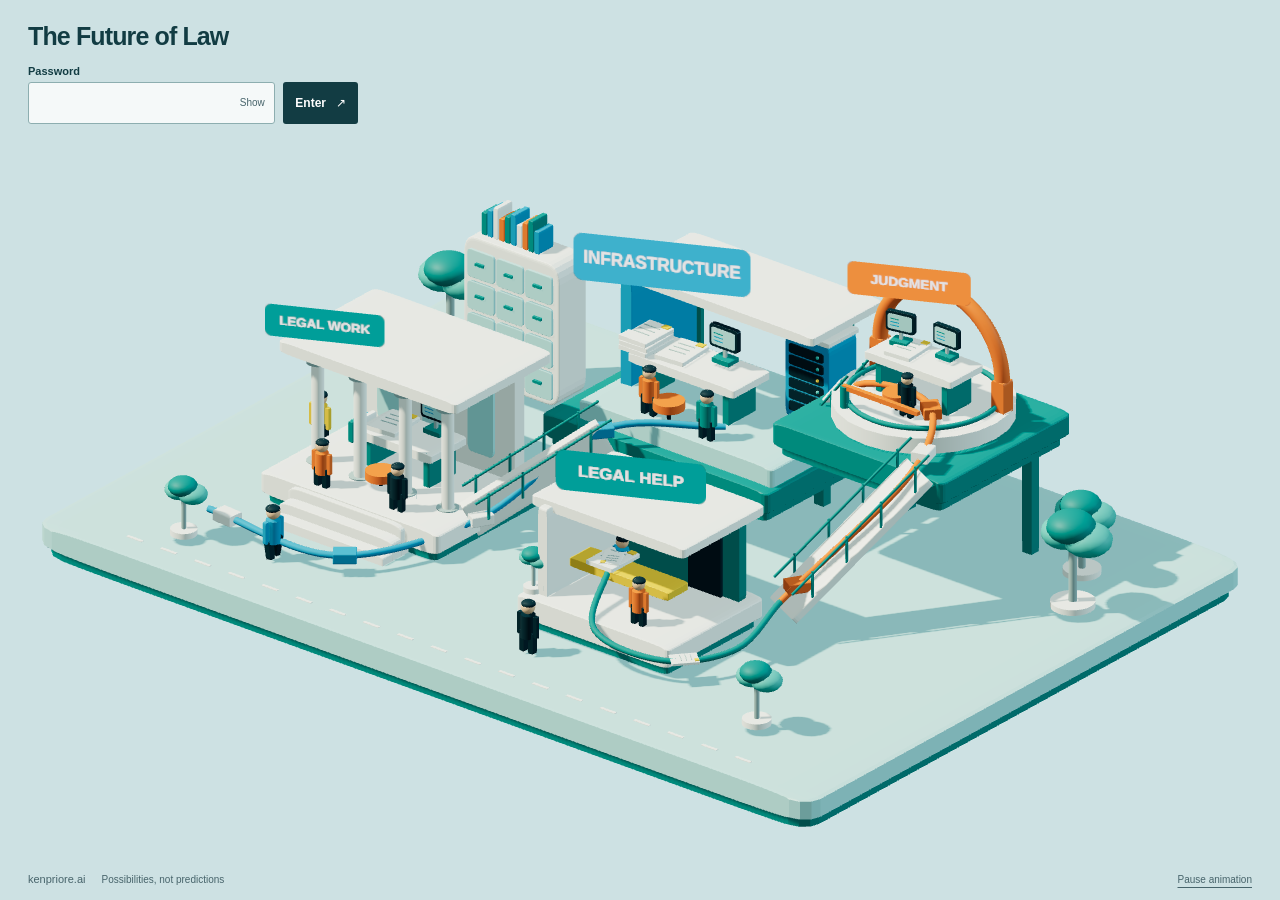
==== commit 53383132: "Full copy edit: self-contained voice, who-answers hero, recorded-proposal vocabulary; sources page r" ====
--- a/horizons.html
+++ b/horizons.html
@@ -1,8 +1,8 @@
 <!DOCTYPE html>
 
-<html lang="en"><head><script src="entry-gate.js?v=password-2"></script><meta charset="utf-8"/><meta content="width=device-width,initial-scale=1" name="viewport"/><title>Three horizons | The Future of Law</title><meta content="How the workshops used Three Horizons, from established patterns to experiments and emerging futures." name="description"/><link href="styles.css?v=20260920-compact-footer" rel="stylesheet"/><link href="assets/favicon.svg" rel="icon" type="image/svg+xml"/><script defer="" src="app.js?v=20260920-ambient"></script><script src="scene.js?v=help-center-4" type="module"></script></head><body class="editorial-site ambient-visuals"><svg aria-hidden="true" height="0" style="position:absolute" width="0" xmlns="http://www.w3.org/2000/svg"><defs><symbol id="icon-agreement" viewbox="0 0 24 24"><path d="M5 3h9l5 5v13H5zM14 3v6h5M8 12h8M8 16h5"></path></symbol><symbol id="icon-dispute" viewbox="0 0 24 24"><path d="M12 3v17M7 21h10M3 7h18M6 7l-4 8h8zM18 7l-4 8h8z"></path></symbol><symbol id="icon-compliance" viewbox="0 0 24 24"><path d="M12 2 21 6v7c0 5-9 9-9 9s-9-4-9-9V6zM7 11l3 3 7-7"></path></symbol><symbol id="icon-judgment" viewbox="0 0 24 24"><circle cx="12" cy="6" r="3"></circle><path d="M5 22v-5a7 7 0 0 1 14 0v5M3 11h3m12 0h3"></path></symbol><symbol id="icon-access" viewbox="0 0 24 24"><path d="M4 21V4h10v17M14 7h6v14M2 21h20M8 13h3"></path><circle cx="10" cy="10" r=".6"></circle></symbol><symbol id="icon-data" viewbox="0 0 24 24"><ellipse cx="12" cy="5" rx="8" ry="3"></ellipse><path d="M4 5v13c0 4 16 4 16 0V5M4 11c0 4 16 4 16 0"></path></symbol><symbol id="icon-integration" viewbox="0 0 24 24"><rect height="7" rx="2" width="7" x="2" y="2"></rect><rect height="7" rx="2" width="7" x="15" y="2"></rect><rect height="7" rx="2" width="7" x="2" y="15"></rect><rect height="7" rx="2" width="7" x="15" y="15"></rect><path d="M9 5h6M5 9v6M19 9v6M9 19h6"></path></symbol><symbol id="icon-evidence" viewbox="0 0 24 24"><path d="M4 3h13v8M4 3v18h9M7 7h6M7 11h4"></path><circle cx="16" cy="16" r="4"></circle><path d="m19 19 3 3"></path></symbol><symbol id="icon-horizons" viewbox="0 0 24 24"><path d="M3 5c9 0 8 15 18 15M3 18c6 0 5-13 10-13s3 13 8 13M3 21c10 0 10-17 18-17"></path></symbol><symbol id="icon-worlds" viewbox="0 0 24 24"><rect height="8" rx="3" width="8" x="2" y="2"></rect><rect height="8" rx="3" width="8" x="14" y="2"></rect><rect height="8" rx="3" width="8" x="2" y="14"></rect><rect height="8" rx="3" width="8" x="14" y="14"></rect></symbol><symbol id="icon-community" viewbox="0 0 24 24"><circle cx="12" cy="5" r="3"></circle><circle cx="4" cy="12" r="2"></circle><circle cx="20" cy="12" r="2"></circle><path d="M7 21v-6a5 5 0 0 1 10 0v6M1 21v-4a3 3 0 0 1 4-3M23 21v-4a3 3 0 0 0-4-3"></path></symbol><symbol id="icon-route" viewbox="0 0 24 24"><path d="M4 21V10a6 6 0 0 1 6-6h11M10 4v11a6 6 0 0 0 6 6h5"></path><circle cx="20" cy="4" r="2"></circle><circle cx="20" cy="21" r="2"></circle></symbol></defs></svg><a class="skip" href="#main">Skip to content</a><header class="site-header"><div class="wrap header-inner"><a class="brand" href="index.html"><svg aria-hidden="true" viewbox="0 0 36 36"><path d="M5 29V18a7 7 0 0 1 7-7h12a7 7 0 0 0 7-7M12 11v12a7 7 0 0 0 7 7h12" fill="none" stroke="#007e80" stroke-linecap="round" stroke-width="5"></path><circle cx="30" cy="30" fill="#ea6628" r="4"></circle></svg>future of law</a><nav aria-label="Main navigation"><a href="index.html"><svg aria-hidden="true" class="ds-icon"><use href="#icon-route"></use></svg>What we learned</a><a href="worlds.html"><svg aria-hidden="true" class="ds-icon"><use href="#icon-worlds"></use></svg>Four futures</a><a aria-current="page" href="horizons.html"><svg aria-hidden="true" class="ds-icon"><use href="#icon-horizons"></use></svg>Three horizons</a><a href="perspectives.html"><svg aria-hidden="true" class="ds-icon"><use href="#icon-community"></use></svg>Choices today</a></nav></div></header><main id="main"><div class="wrap"><section class="page-intro"><span class="eyebrow">Change does not arrive all at once</span><h1>Keep today’s system working.<br/>Make room for what comes next</h1><p class="lead"><span class="term-wrap"><button aria-controls="concept-4" aria-describedby="concept-4" aria-expanded="false" class="term" type="button">Three Horizons</button><span class="term-tip" hidden="" id="concept-4" role="tooltip">A framework for discussing change through three overlapping patterns: what works today, experiments in transition, and a different future beginning to take shape. A horizon describes a pattern, rather than a deadline.</span></span> helps leaders consider three kinds of work at the same time: sustaining today’s legal services, testing different approaches, and developing alternatives. It gives lawyers and business leaders a way to discuss what to preserve, where to experiment and what they want those experiments to achieve.</p></section><figure class="three-d-figure"><div class="scene-3d" data-description="Established legal institutions, experimental workshops and emerging forms of access operate simultaneously. Work travels in both directions." data-scene="horizons"><img alt="Established legal institutions, experimental workshops and emerging forms of access operate simultaneously. Work travels in both directions." class="scene-poster" src="assets/horizons-3d.jpg?v=20260920-3d"/></div><figcaption class="scene-caption scene-footer"><span>Established practice, experiments and emerging alternatives coexist.</span><button aria-pressed="false" class="motion-toggle background-motion-toggle" type="button">Pause animation</button></figcaption></figure><section class="callout framework-note"><span class="eyebrow">How to use the two frameworks</span><h2>Three horizons. Four possible futures. Different purposes</h2><p>The four scenarios explore how legal work could be organized. The three horizons help us think about changing it. H1, H2 and H3 can all be present today. They are not three deadlines, and H3 does not predict which scenario will happen.</p></section><section class="horizon-layout"><div><svg aria-labelledby="chart-title chart-desc" class="horizon-chart" role="img" viewbox="0 0 600 380"><title id="chart-title">Three overlapping horizons of change</title><desc id="chart-desc">An illustrative diagram of changing influence: established practices become less dominant, experiments rise and recede, and alternatives gain influence. The overlapping curves have no dates or measured values.</desc><path d="M48 28V330H567" fill="none" stroke="#8baaae" stroke-width="1.5"></path><text x="48" y="18">Influence of a pattern</text><text x="468" y="363">Over time →</text><path class="curve active" d="M55 75 C270 55 270 295 553 300" data-curve="h1" id="horizon-flow-1" stroke="#c54b1f"></path><path class="curve" d="M55 277 C195 293 175 80 295 91 S379 278 553 279" data-curve="h2" id="horizon-flow-2" stroke="#1681a5"></path><path class="curve" d="M55 312 C300 328 302 113 553 61" data-curve="h3" id="horizon-flow-3" stroke="#007e80"></path><text class="chart-label" x="65" y="60">H1</text><text class="chart-label" x="295" y="69">H2</text><text class="chart-label" x="534" y="44">H3</text><circle data-runner="horizon-flow-1" fill="#c54b1f" r="7" stroke="white" stroke-width="3"></circle><circle data-runner="horizon-flow-2" fill="#1681a5" r="7" stroke="white" stroke-width="3"></circle><circle data-runner="horizon-flow-3" fill="#007e80" r="7" stroke="white" stroke-width="3"></circle></svg><p class="diagram-note">Conceptual diagram. The curves show changing patterns, not measured data, probabilities or a timetable.</p></div><div><div aria-label="Explore a horizon" class="tabs" role="group"><button aria-controls="h1" aria-pressed="false" data-family="horizon" data-select="h1" type="button">H1</button><button aria-controls="h2" aria-pressed="false" data-family="horizon" data-select="h2" type="button">H2</button><button aria-controls="h3" aria-pressed="false" data-family="horizon" data-select="h3" type="button">H3</button></div><article class="horizon-copy" data-panel="horizon" id="h1" tabindex="-1"><span class="eyebrow">H1 / What people rely on today</span><h2>Keep essential legal work dependable</h2><p>Courts, professional expertise, working practices and trusted relationships still meet important needs. This horizon examines what remains useful and where the current approach struggles with cost, delay or access.</p><p class="horizon-question"><strong>What must keep working while we make changes?</strong></p></article><article class="horizon-copy" data-panel="horizon" id="h2" tabindex="-1"><span class="eyebrow">H2 / What we can test</span><h2>Use experiments to learn what could change</h2><p>New tools, services and rules can improve today’s approach or make a different one possible. This horizon examines experiments and the choices behind them. An experiment’s longer-term value may remain uncertain.</p><p class="horizon-question"><strong>What would this experiment help us learn, and what might it change?</strong></p></article><article class="horizon-copy" data-panel="horizon" id="h3" tabindex="-1"><span class="eyebrow">H3 / What we want to make possible</span><h2>Develop a different way to deliver legal help</h2><p>This horizon examines a different way legal work could operate, together with early examples that point toward it. The groups considered new professional roles, services built on shared technology, wider access to help and different ways to establish trust.</p><p class="horizon-question"><strong>What future are we trying to support, and what could we start developing now?</strong></p></article></div></section><section class="section worked-example"><div class="section-heading"><div><span class="eyebrow">Illustration / One decision, three horizons</span><h2>Apply all three to a supplier renewal</h2></div><p>These examples show how to use the framework. They were written for this guide, separate from the workshop proposals.</p></div><div class="grid3">
+<html lang="en"><head><script src="entry-gate.js?v=password-2"></script><meta charset="utf-8"/><meta content="width=device-width,initial-scale=1" name="viewport"/><meta name="robots" content="noindex"><title>Three horizons | The Future of Law</title><meta content="Three Horizons applied to legal work: what to keep dependable, what to test, and what to develop, all running at once." name="description"/><link href="styles.css?v=20260920-compact-footer" rel="stylesheet"/><link href="assets/favicon.svg" rel="icon" type="image/svg+xml"/><script defer="" src="app.js?v=20260920-ambient"></script><script src="scene.js?v=help-center-4" type="module"></script></head><body class="editorial-site ambient-visuals"><svg aria-hidden="true" height="0" style="position:absolute" width="0" xmlns="http://www.w3.org/2000/svg"><defs><symbol id="icon-agreement" viewbox="0 0 24 24"><path d="M5 3h9l5 5v13H5zM14 3v6h5M8 12h8M8 16h5"></path></symbol><symbol id="icon-dispute" viewbox="0 0 24 24"><path d="M12 3v17M7 21h10M3 7h18M6 7l-4 8h8zM18 7l-4 8h8z"></path></symbol><symbol id="icon-compliance" viewbox="0 0 24 24"><path d="M12 2 21 6v7c0 5-9 9-9 9s-9-4-9-9V6zM7 11l3 3 7-7"></path></symbol><symbol id="icon-judgment" viewbox="0 0 24 24"><circle cx="12" cy="6" r="3"></circle><path d="M5 22v-5a7 7 0 0 1 14 0v5M3 11h3m12 0h3"></path></symbol><symbol id="icon-access" viewbox="0 0 24 24"><path d="M4 21V4h10v17M14 7h6v14M2 21h20M8 13h3"></path><circle cx="10" cy="10" r=".6"></circle></symbol><symbol id="icon-data" viewbox="0 0 24 24"><ellipse cx="12" cy="5" rx="8" ry="3"></ellipse><path d="M4 5v13c0 4 16 4 16 0V5M4 11c0 4 16 4 16 0"></path></symbol><symbol id="icon-integration" viewbox="0 0 24 24"><rect height="7" rx="2" width="7" x="2" y="2"></rect><rect height="7" rx="2" width="7" x="15" y="2"></rect><rect height="7" rx="2" width="7" x="2" y="15"></rect><rect height="7" rx="2" width="7" x="15" y="15"></rect><path d="M9 5h6M5 9v6M19 9v6M9 19h6"></path></symbol><symbol id="icon-evidence" viewbox="0 0 24 24"><path d="M4 3h13v8M4 3v18h9M7 7h6M7 11h4"></path><circle cx="16" cy="16" r="4"></circle><path d="m19 19 3 3"></path></symbol><symbol id="icon-horizons" viewbox="0 0 24 24"><path d="M3 5c9 0 8 15 18 15M3 18c6 0 5-13 10-13s3 13 8 13M3 21c10 0 10-17 18-17"></path></symbol><symbol id="icon-worlds" viewbox="0 0 24 24"><rect height="8" rx="3" width="8" x="2" y="2"></rect><rect height="8" rx="3" width="8" x="14" y="2"></rect><rect height="8" rx="3" width="8" x="2" y="14"></rect><rect height="8" rx="3" width="8" x="14" y="14"></rect></symbol><symbol id="icon-community" viewbox="0 0 24 24"><circle cx="12" cy="5" r="3"></circle><circle cx="4" cy="12" r="2"></circle><circle cx="20" cy="12" r="2"></circle><path d="M7 21v-6a5 5 0 0 1 10 0v6M1 21v-4a3 3 0 0 1 4-3M23 21v-4a3 3 0 0 0-4-3"></path></symbol><symbol id="icon-route" viewbox="0 0 24 24"><path d="M4 21V10a6 6 0 0 1 6-6h11M10 4v11a6 6 0 0 0 6 6h5"></path><circle cx="20" cy="4" r="2"></circle><circle cx="20" cy="21" r="2"></circle></symbol></defs></svg><a class="skip" href="#main">Skip to content</a><header class="site-header"><div class="wrap header-inner"><a class="brand" href="index.html"><svg aria-hidden="true" viewbox="0 0 36 36"><path d="M5 29V18a7 7 0 0 1 7-7h12a7 7 0 0 0 7-7M12 11v12a7 7 0 0 0 7 7h12" fill="none" stroke="#007e80" stroke-linecap="round" stroke-width="5"></path><circle cx="30" cy="30" fill="#ea6628" r="4"></circle></svg>future of law</a><nav aria-label="Main navigation"><a href="index.html"><svg aria-hidden="true" class="ds-icon"><use href="#icon-route"></use></svg>Start here</a><a href="worlds.html"><svg aria-hidden="true" class="ds-icon"><use href="#icon-worlds"></use></svg>Four futures</a><a aria-current="page" href="horizons.html"><svg aria-hidden="true" class="ds-icon"><use href="#icon-horizons"></use></svg>Three horizons</a><a href="perspectives.html"><svg aria-hidden="true" class="ds-icon"><use href="#icon-community"></use></svg>Choices today</a></nav></div></header><main id="main"><div class="wrap"><section class="page-intro"><span class="eyebrow">Change does not arrive all at once</span><h1>Keep today’s system working.<br/>Make room for what comes next</h1><p class="lead">Leaders usually get the future presented as a fork: defend the current model or bet on the new one. <span class="term-wrap"><button aria-controls="concept-4" aria-describedby="concept-4" aria-expanded="false" class="term" type="button">Three Horizons</button><span class="term-tip" hidden="" id="concept-4" role="tooltip">A framework for discussing change through three overlapping patterns: what works today, experiments in transition, and a different future beginning to take shape. A horizon describes a pattern, rather than a deadline.</span></span> replaces the fork with three concurrent jobs: keep essential legal services dependable, run experiments that teach you something specific, and develop the alternative you actually want. All three belong in the same plan and the same budget.</p></section><figure class="three-d-figure"><div class="scene-3d" data-description="Established legal institutions, spaces for experiment and emerging forms of access operate simultaneously. Work travels in both directions." data-scene="horizons"><img alt="Established legal institutions, spaces for experiment and emerging forms of access operate simultaneously. Work travels in both directions." class="scene-poster" src="assets/horizons-3d.jpg?v=20260920-3d"/></div><figcaption class="scene-caption scene-footer"><span>Established practice, experiments and emerging alternatives coexist.</span><button aria-pressed="false" class="motion-toggle background-motion-toggle" type="button">Pause animation</button></figcaption></figure><section class="callout framework-note"><span class="eyebrow">How to use the two frameworks</span><h2>Three horizons. Four possible futures. Different purposes</h2><p>The four scenarios explore how legal work could be organized. The three horizons help us think about changing it. H1, H2 and H3 can all be present today. They are not three deadlines, and H3 does not predict which scenario will happen.</p></section><section class="horizon-layout"><div><svg aria-labelledby="chart-title chart-desc" class="horizon-chart" role="img" viewbox="0 0 600 380"><title id="chart-title">Three overlapping horizons of change</title><desc id="chart-desc">An illustrative diagram of changing influence: established practices become less dominant, experiments rise and recede, and alternatives gain influence. The overlapping curves have no dates or measured values.</desc><path d="M48 28V330H567" fill="none" stroke="#8baaae" stroke-width="1.5"></path><text x="48" y="18">Influence of a pattern</text><text x="468" y="363">Over time →</text><path class="curve active" d="M55 75 C270 55 270 295 553 300" data-curve="h1" id="horizon-flow-1" stroke="#c54b1f"></path><path class="curve" d="M55 277 C195 293 175 80 295 91 S379 278 553 279" data-curve="h2" id="horizon-flow-2" stroke="#1681a5"></path><path class="curve" d="M55 312 C300 328 302 113 553 61" data-curve="h3" id="horizon-flow-3" stroke="#007e80"></path><text class="chart-label" x="65" y="60">H1</text><text class="chart-label" x="295" y="69">H2</text><text class="chart-label" x="534" y="44">H3</text><circle data-runner="horizon-flow-1" fill="#c54b1f" r="7" stroke="white" stroke-width="3"></circle><circle data-runner="horizon-flow-2" fill="#1681a5" r="7" stroke="white" stroke-width="3"></circle><circle data-runner="horizon-flow-3" fill="#007e80" r="7" stroke="white" stroke-width="3"></circle></svg><p class="diagram-note">Conceptual diagram. The curves show changing patterns, not measured data, probabilities or a timetable.</p></div><div><div aria-label="Explore a horizon" class="tabs" role="group"><button aria-controls="h1" aria-pressed="false" data-family="horizon" data-select="h1" type="button">H1</button><button aria-controls="h2" aria-pressed="false" data-family="horizon" data-select="h2" type="button">H2</button><button aria-controls="h3" aria-pressed="false" data-family="horizon" data-select="h3" type="button">H3</button></div><article class="horizon-copy" data-panel="horizon" id="h1" tabindex="-1"><span class="eyebrow">H1 / What people rely on today</span><h2>Keep essential legal work dependable</h2><p>Keeping the current system dependable is a decision, staffed and funded, and it earns the right to experiment elsewhere. This horizon asks what must keep working while everything else moves, and where cost, delay and access already fail the people who depend on it.</p><p class="horizon-question"><strong>What must keep working while we make changes?</strong></p></article><article class="horizon-copy" data-panel="horizon" id="h2" tabindex="-1"><span class="eyebrow">H2 / What we can test</span><h2>Use experiments to learn what could change</h2><p>A pilot that cannot change a decision is theater. This horizon holds each experiment to a finding: name what it should teach you, by when, and what you would do differently if the result surprises you. Some experiments improve today’s approach; the interesting ones make a different approach possible.</p><p class="horizon-question"><strong>What would this experiment help us learn, and what might it change?</strong></p></article><article class="horizon-copy" data-panel="horizon" id="h3" tabindex="-1"><span class="eyebrow">H3 / What we want to make possible</span><h2>Develop a different way to deliver legal help</h2><p>Someone has to fund the early version of the system you would rather work in. This horizon names that future and asks what you could start developing now: new professional roles, services built on shared technology, wider access to help, different grounds for trust. If you skip it, you inherit whichever future someone else paid for.</p><p class="horizon-question"><strong>What future are we trying to support, and what could we start developing now?</strong></p></article></div></section><section class="section worked-example"><div class="section-heading"><div><span class="eyebrow">Illustration / One decision, three horizons</span><h2>Apply all three to a supplier renewal</h2></div><p>These examples show how to use the framework. They were written for this guide, separate from the recorded proposals.</p></div><div class="grid3">
 <article class="insight"><span class="example-horizon">H1</span><h3>Keep renewals dependable</h3><p>Maintain reviews, approvals and clear responsibility for exceptions while the business continues making agreements.</p></article>
 <article class="insight"><span class="example-horizon">H2</span><h3>Test a defined change</h3><p>Try automated checks on one type of agreement. Compare the results with existing review and use the findings to decide what to change.</p></article>
-<article class="insight"><span class="example-horizon">H3</span><h3>Explore a different service</h3><p>Consider a model that tracks obligations throughout an agreement’s life, with lawyers focused on judgment, exceptions and ways to resolve problems.</p></article></div></section><section class="section"><div class="section-heading"><div><span class="eyebrow">Ideas the groups examined</span><h2>Different roles reveal different pressures</h2></div><p>Participants considered examples of change alongside their own proposals. These summaries show what each group discussed; individual ideas have not been assigned to a particular horizon here.</p></div><div class="examples"><article><svg aria-hidden="true" class="ds-icon"><use href="#icon-compliance"></use></svg><h3>In-house legal</h3><p>How people decide whom to trust; who should be licensed to provide legal services; AI oversight; and a proposal to give chief legal officers a stronger <span class="term-wrap"><button aria-controls="concept-5" aria-describedby="concept-5" aria-expanded="false" class="term" type="button">fiduciary role</button><span class="term-tip" hidden="" id="concept-5" role="tooltip">The group proposed a stronger role for the chief legal officer as a trusted steward with duties to others. The surviving note does not define the proposed legal duties or how that role would be implemented.</span></span>.</p></article><article><svg aria-hidden="true" class="ds-icon"><use href="#icon-dispute"></use></svg><h3>Law firms</h3><p>Pressure on profit margins, firms combining, different ways to employ specialists and raise capital, and the future of trusted client relationships.</p></article><article><svg aria-hidden="true" class="ds-icon"><use href="#icon-integration"></use></svg><h3>Legal technology</h3><p>Tools that can exchange data and work together; a proposed <span class="term-wrap"><button aria-controls="concept-6" aria-describedby="concept-6" aria-expanded="false" class="term" type="button">open legal API</button><span class="term-tip" hidden="" id="concept-6" role="tooltip">API means application programming interface: a defined way for software tools to exchange information or request services. The group proposed a shared interface for legal services; it was an idea discussed, not an implemented standard.</span></span>; training for new roles; and standards for evaluating and certifying providers.</p></article><article><svg aria-hidden="true" class="ds-icon"><use href="#icon-access"></use></svg><h3>Consumers &amp; small businesses</h3><p>The cost of legal help, delays in courts and public trust, alongside proposals for simpler standard agreements and more ways to resolve disputes.</p></article></div><span class="source">June workshop walls. Examples paraphrased from the photographs and transcript; exact horizon placements are not reconstructed.</span></section><section class="section" style="padding-top:0"><div class="section-heading"><div><span class="eyebrow">Earlier ideas that informed the work</span><h2>Seventeen possibilities to explore</h2></div><p>An earlier group exercise produced these ideas about law in 2040. They helped identify questions for the workshops. Some conflict with one another; they describe possible futures rather than today’s market or an agreed plan.</p></div><details class="vision-library"><summary>Explore the 17 earlier visions</summary><div class="vision-columns"><article><h3>Technology and legal services</h3><details><summary>Legal data is easier to share</summary><p>In this vision, shared data underpins how legal systems operate. Legal data standards are established, and commercial incentives support contributing to and accessing shared datasets. Trust in AI systems is closely tied to the quality and provenance of the data they are built on.</p></details><details><summary>Data shapes decisions and access to legal help</summary><p>In this vision, large-scale datasets shape precedent, prediction, and outcomes. Abundant data makes legal capability more widely accessible, but data remains unevenly available, contributing to opacity in parts of the system.</p></details><details><summary>Shared digital records support trust</summary><p>This vision proposes <span class="term-wrap"><button aria-controls="concept-7" aria-describedby="concept-7" aria-expanded="false" class="term" type="button">blockchain-based</button><span class="term-tip" hidden="" id="concept-7" role="tooltip">Using a shared digital ledger to record and verify transactions. The workshop vision imagined such records taking on functions performed by institutional intermediaries; it did not establish that this future will occur.</span></span> shared digital records for verification, agreements and enforcement. Those records would perform some functions now handled by institutions that verify information or transactions.</p></details><details><summary>Reliable AI supports more automated legal work</summary><p>In this vision, AI reliability supports wider automation of legal reasoning and decision making. Rules are codified into predictive and executable systems with machine judgment at greater speed and consistency.</p></details><details><summary>Machines handle more routine legal reasoning</summary><p>In this vision, machines interpret rules and carry out routine legal work. People remain important for complex, disputed, strategic or high-consequence decisions.</p></details><details><summary>Legal services run through repeatable processes</summary><p>In this vision, legal services are delivered through integrated systems as well as individuals. As production becomes systematized, differentiation shifts toward strategic judgment, negotiation, creativity, and trusted relationships.</p></details><details><summary>Legal help becomes an everyday service</summary><p>In this vision, legal services are more accessible, lower cost, and embedded across business and society. Law functions more like infrastructure that enables systems and transactions to operate.</p></details></article><article><h3>People and legal careers</h3><details><summary>Clients choose judgment and context</summary><p>In this vision, clients choose providers for judgment, understanding of their circumstances and the way advice fits their needs. Size and staffing matter less as legal capability becomes more widely available.</p></details><details><summary>Lawyers take on different roles</summary><p>In this vision, outcomes vary: lawyers as strategic advisers and system designers; or a fragmented profession of specialized experts; or new hybrid roles blurring law, technology, and business.</p></details><details><summary>Routes into legal careers change</summary><p>In this vision, training and apprenticeship are reshaped, but not uniformly. Erosion of entry-level work can create bottlenecks; new alternative credentials and fluid routes also emerge.</p></details><details><summary>People’s role in automated work is deliberately designed</summary><p>In this vision, services deliberately choose where people take part: for empathy, context, ethical judgment, trust or oversight. Other processes involve people less often, raising different questions about responsibility.</p></details></article><article><h3>Institutions and accountability</h3><details><summary>Disputes are resolved in more settings</summary><p>In this vision, AI-supported judges, virtual environments, and community-based processes handle a significant share of disputes; physical courts remain important in some contexts.</p></details><details><summary>Different routes to justice produce different outcomes</summary><p>In this vision, justice varies depending on where and how disputes are resolved, with variation in access, speed, cost, and fairness; bias can be embedded in design or data.</p></details><details><summary>Rules are set by a wider range of organizations</summary><p>In this vision, regulation is distributed across multiple actors, adaptive in form, and contested. State-led frameworks sit alongside platform, network, and industry-group rules.</p></details><details><summary>Compliance checks are built into everyday work</summary><p>In this vision, law is built into products, workflows, and infrastructure. Compliance is continuous and automated; legal requirements are translated into code.</p></details><details><summary>Technology handles more dispute resolution</summary><p>In this vision, a large share of disputes is handled through technology-enabled processes; AI-driven arbitration and automated resolution routes are widely used.</p></details><details><summary>Agreements respond to events and help prevent disputes</summary><p>In this vision, legal systems prevent disputes as well as resolve them. Agreements are dynamic and data-driven; contracts function as structured data that helps govern behavior.</p></details></article></div></details><span class="source">All 17 visions, condensed from Predetermined factors and 3H visions, Phase 1</span></section><a class="next-link" href="perspectives.html"><div><span>CONTINUE THE STORY</span><br/><strong>Read what each group took away</strong></div><b aria-hidden="true">↗</b></a></div></main><footer aria-label="About Ken Priore and more of his work" class="author-footer"><div class="wrap">
+<article class="insight"><span class="example-horizon">H3</span><h3>Explore a different service</h3><p>Consider a model that tracks obligations throughout an agreement’s life, with lawyers focused on judgment, exceptions and ways to resolve problems.</p></article></div></section><section class="section"><div class="section-heading"><div><span class="eyebrow">The same horizons, seat by seat</span><h2>Different roles reveal different pressures</h2></div><p>The record behind this guide preserves what each seat was already worrying about while these horizons were on the table. No idea has been assigned to a horizon after the fact, because most live in more than one.</p></div><div class="examples"><article><svg aria-hidden="true" class="ds-icon"><use href="#icon-compliance"></use></svg><h3>In-house legal</h3><p>How people decide whom to trust; who should be licensed to provide legal services; AI oversight; and a proposal to give chief legal officers a stronger <span class="term-wrap"><button aria-controls="concept-5" aria-describedby="concept-5" aria-expanded="false" class="term" type="button">fiduciary role</button><span class="term-tip" hidden="" id="concept-5" role="tooltip">The recorded proposal gives the chief legal officer a stronger role as a trusted steward with duties to others. The record does not define the proposed duties or how the role would be implemented.</span></span>.</p></article><article><svg aria-hidden="true" class="ds-icon"><use href="#icon-dispute"></use></svg><h3>Law firms</h3><p>Pressure on profit margins, firms combining, different ways to employ specialists and raise capital, and the future of trusted client relationships.</p></article><article><svg aria-hidden="true" class="ds-icon"><use href="#icon-integration"></use></svg><h3>Legal technology</h3><p>Tools that can exchange data and work together; a proposed <span class="term-wrap"><button aria-controls="concept-6" aria-describedby="concept-6" aria-expanded="false" class="term" type="button">open legal API</button><span class="term-tip" hidden="" id="concept-6" role="tooltip">API means application programming interface: a defined way for software tools to exchange information or request services. The recorded proposal describes a shared interface for legal services: an idea in the record, not an implemented standard.</span></span>; training for new roles; and standards for evaluating and certifying providers.</p></article><article><svg aria-hidden="true" class="ds-icon"><use href="#icon-access"></use></svg><h3>Consumers &amp; small businesses</h3><p>The cost of legal help, delays in courts and public trust, alongside proposals for simpler standard agreements and more ways to resolve disputes.</p></article></div><span class="source">Paraphrased from photographs and a transcript in the source record; exact horizon placements are not reconstructed.</span></section><section class="section" style="padding-top:0"><div class="section-heading"><div><span class="eyebrow">The raw material</span><h2>Seventeen possibilities to explore</h2></div><p>Before the four futures existed, an earlier stage of the record produced seventeen sketches of law in 2040. They helped set the questions the futures answer. Some conflict with one another, which is the point: they map the space of possibility, not today’s market or an agreed plan.</p></div><details class="vision-library"><summary>Explore the 17 earlier visions</summary><div class="vision-columns"><article><h3>Technology and legal services</h3><details><summary>Legal data is easier to share</summary><p>In this vision, shared data underpins how legal systems operate. Legal data standards are established, and commercial incentives support contributing to and accessing shared datasets. Trust in AI systems is closely tied to the quality and provenance of the data they are built on.</p></details><details><summary>Data shapes decisions and access to legal help</summary><p>In this vision, large-scale datasets shape precedent, prediction, and outcomes. Abundant data makes legal capability more widely accessible, but data remains unevenly available, contributing to opacity in parts of the system.</p></details><details><summary>Shared digital records support trust</summary><p>This vision proposes <span class="term-wrap"><button aria-controls="concept-7" aria-describedby="concept-7" aria-expanded="false" class="term" type="button">blockchain-based</button><span class="term-tip" hidden="" id="concept-7" role="tooltip">Using a shared digital ledger to record and verify transactions. This vision imagines such records taking on functions now performed by institutions that verify information or transactions; nothing here establishes that this future will occur.</span></span> shared digital records for verification, agreements and enforcement. Those records would perform some functions now handled by institutions that verify information or transactions.</p></details><details><summary>Reliable AI supports more automated legal work</summary><p>In this vision, AI reliability supports wider automation of legal reasoning and decision making. Rules are codified into predictive and executable systems with machine judgment at greater speed and consistency.</p></details><details><summary>Machines handle more routine legal reasoning</summary><p>In this vision, machines interpret rules and carry out routine legal work. People remain important for complex, disputed, strategic or high-consequence decisions.</p></details><details><summary>Legal services run through repeatable processes</summary><p>In this vision, legal services are delivered through integrated systems as well as individuals. As production becomes systematized, differentiation shifts toward strategic judgment, negotiation, creativity, and trusted relationships.</p></details><details><summary>Legal help becomes an everyday service</summary><p>In this vision, legal services are more accessible, lower cost, and embedded across business and society. Law functions more like infrastructure that enables systems and transactions to operate.</p></details></article><article><h3>People and legal careers</h3><details><summary>Clients choose judgment and context</summary><p>In this vision, clients choose providers for judgment, understanding of their circumstances and the way advice fits their needs. Size and staffing matter less as legal capability becomes more widely available.</p></details><details><summary>Lawyers take on different roles</summary><p>In this vision, outcomes vary: lawyers as strategic advisers and system designers; or a fragmented profession of specialized experts; or new hybrid roles blurring law, technology, and business.</p></details><details><summary>Routes into legal careers change</summary><p>In this vision, training and apprenticeship are reshaped, but not uniformly. Erosion of entry-level work can create bottlenecks; new alternative credentials and fluid routes also emerge.</p></details><details><summary>People’s role in automated work is deliberately designed</summary><p>In this vision, services deliberately choose where people take part: for empathy, context, ethical judgment, trust or oversight. Other processes involve people less often, raising different questions about responsibility.</p></details></article><article><h3>Institutions and accountability</h3><details><summary>Disputes are resolved in more settings</summary><p>In this vision, AI-supported judges, virtual environments, and community-based processes handle a significant share of disputes; physical courts remain important in some contexts.</p></details><details><summary>Different routes to justice produce different outcomes</summary><p>In this vision, justice varies depending on where and how disputes are resolved, with variation in access, speed, cost, and fairness; bias can be embedded in design or data.</p></details><details><summary>Rules are set by a wider range of organizations</summary><p>In this vision, regulation is distributed across multiple actors, adaptive in form, and contested. State-led frameworks sit alongside platform, network, and industry-group rules.</p></details><details><summary>Compliance checks are built into everyday work</summary><p>In this vision, law is built into products, workflows, and infrastructure. Compliance is continuous and automated; legal requirements are translated into code.</p></details><details><summary>Technology handles more dispute resolution</summary><p>In this vision, a large share of disputes is handled through technology-enabled processes; AI-driven arbitration and automated resolution routes are widely used.</p></details><details><summary>Agreements respond to events and help prevent disputes</summary><p>In this vision, legal systems prevent disputes as well as resolve them. Agreements are dynamic and data-driven; contracts function as structured data that helps govern behavior.</p></details></article></div></details><span class="source">All 17 visions, condensed from an early phase of the source record</span></section><a class="next-link" href="perspectives.html"><div><span>CONTINUE THE STORY</span><br/><strong>See the choices from each seat at the table</strong></div><b aria-hidden="true">↗</b></a></div></main><footer aria-label="About Ken Priore and more of his work" class="author-footer"><div class="wrap">
 <div class="author-intro"><div><h2>Ken Priore</h2><p class="author-role">Lawyer. Writer. Builder.</p></div><div class="author-description"><p>I’m a lawyer with two decades in technology. My writing and tools explore AI, legal work, authority and accountability.</p><div class="author-sites"><a href="https://kenpriore.com/">Writing <span>kenpriore.com ↗</span></a><a href="https://kenpriore.ai/">Research &amp; tools <span>kenpriore.ai ↗</span></a></div></div></div>
-<details class="author-work"><summary>Explore all work</summary><div role="navigation" aria-label="Explore Ken’s work" class="author-directory"><section class="author-link-group"><h3>Writing</h3><ul><li><a href="https://kenpriore.com/tag/signals/">Signals</a></li><li><a href="https://kenpriore.com/tag/reflections/">Reflections</a></li><li><a href="https://kenpriore.com/tag/foundations/">Foundations</a></li></ul></section><section class="author-link-group"><h3>Research &amp; prototypes</h3><ul><li><a href="https://kenpriore.ai/papers/certificate-of-action.pdf">Certificate of Action · paper</a></li><li><a href="https://kenpriore.ai/papers/fiduciarys-footprint.pdf">The Fiduciary’s Footprint · draft</a></li><li><a href="https://fiduciary.kenpriore.ai/">The Fiduciary-Native Product</a></li><li><a href="https://ai4law.kenpriore.ai/">ai4law · research collection</a></li><li><a href="https://proof-of-execution.replit.app/">Attest · working prototype</a></li></ul></section><section class="author-link-group"><h3>Legal operating model</h3><ul><li><a href="https://ainativelaw.kenpriore.ai/">The Agreement Work, Rewired</a></li><li><a href="https://ainativelaw.kenpriore.ai/map.html">What the Work Runs On</a></li><li><a href="https://ainativelaw.kenpriore.ai/memory.html">What the Work Remembers</a></li><li><a href="https://ainativelaw.kenpriore.ai/judgment.html">What the Work Decides</a></li></ul></section><section class="author-link-group"><h3>Interactive maps</h3><ul><li><a href="https://mindthegap.kenpriore.ai/">Mind the Gap</a></li><li><a href="https://mindthemoat.kenpriore.ai/">Mind the Moat</a></li><li><a href="https://mindthemoney.kenpriore.ai/">Mind the Money</a></li><li><a href="https://mindthechain.kenpriore.ai/">Mind the Chain</a></li><li><a href="https://mindtheshift.kenpriore.ai/">Mind the Shift</a></li></ul></section></div></details><div class="author-meta"><p>© 2026 Ken Priore · Personal views · Not legal advice</p><div class="author-profile-links"><a href="login.html?lock=1">Lock guide</a><a href="https://kenpriore.com/about/">About Ken</a><a href="https://resume.kenpriore.ai/">Resume</a><a href="https://www.linkedin.com/in/kennethpriore/">LinkedIn</a><a href="https://kenpriore.com/rss/">RSS</a></div></div><p class="footer-guide-note">Workshop scenarios and editorial synthesis. Possibilities, not forecasts.</p></div></footer></body></html>
+<details class="author-work"><summary>Explore all work</summary><div role="navigation" aria-label="Explore Ken’s work" class="author-directory"><section class="author-link-group"><h3>Writing</h3><ul><li><a href="https://kenpriore.com/tag/signals/">Signals</a></li><li><a href="https://kenpriore.com/tag/reflections/">Reflections</a></li><li><a href="https://kenpriore.com/tag/foundations/">Foundations</a></li></ul></section><section class="author-link-group"><h3>Research &amp; prototypes</h3><ul><li><a href="https://kenpriore.ai/papers/certificate-of-action.pdf">Certificate of Action · paper</a></li><li><a href="https://kenpriore.ai/papers/fiduciarys-footprint.pdf">The Fiduciary’s Footprint · draft</a></li><li><a href="https://fiduciary.kenpriore.ai/">The Fiduciary-Native Product</a></li><li><a href="https://ai4law.kenpriore.ai/">ai4law · research collection</a></li><li><a href="https://proof-of-execution.replit.app/">Attest · working prototype</a></li></ul></section><section class="author-link-group"><h3>Legal operating model</h3><ul><li><a href="https://ainativelaw.kenpriore.ai/">The Agreement Work, Rewired</a></li><li><a href="https://ainativelaw.kenpriore.ai/map.html">What the Work Runs On</a></li><li><a href="https://ainativelaw.kenpriore.ai/memory.html">What the Work Remembers</a></li><li><a href="https://ainativelaw.kenpriore.ai/judgment.html">What the Work Decides</a></li></ul></section><section class="author-link-group"><h3>Interactive maps</h3><ul><li><a href="https://mindthegap.kenpriore.ai/">Mind the Gap</a></li><li><a href="https://mindthemoat.kenpriore.ai/">Mind the Moat</a></li><li><a href="https://mindthemoney.kenpriore.ai/">Mind the Money</a></li><li><a href="https://mindthechain.kenpriore.ai/">Mind the Chain</a></li><li><a href="https://mindtheshift.kenpriore.ai/">Mind the Shift</a></li></ul></section></div></details><div class="author-meta"><p>© 2026 Ken Priore · Personal views · Not legal advice</p><div class="author-profile-links"><a href="login.html?lock=1">Lock guide</a><a href="https://kenpriore.com/about/">About Ken</a><a href="https://resume.kenpriore.ai/">Resume</a><a href="https://www.linkedin.com/in/kennethpriore/">LinkedIn</a><a href="https://kenpriore.com/rss/">RSS</a></div></div><p class="footer-guide-note">Scenario fiction and editorial synthesis, from a documented source record. Possibilities, not forecasts.</p></div></footer></body></html>
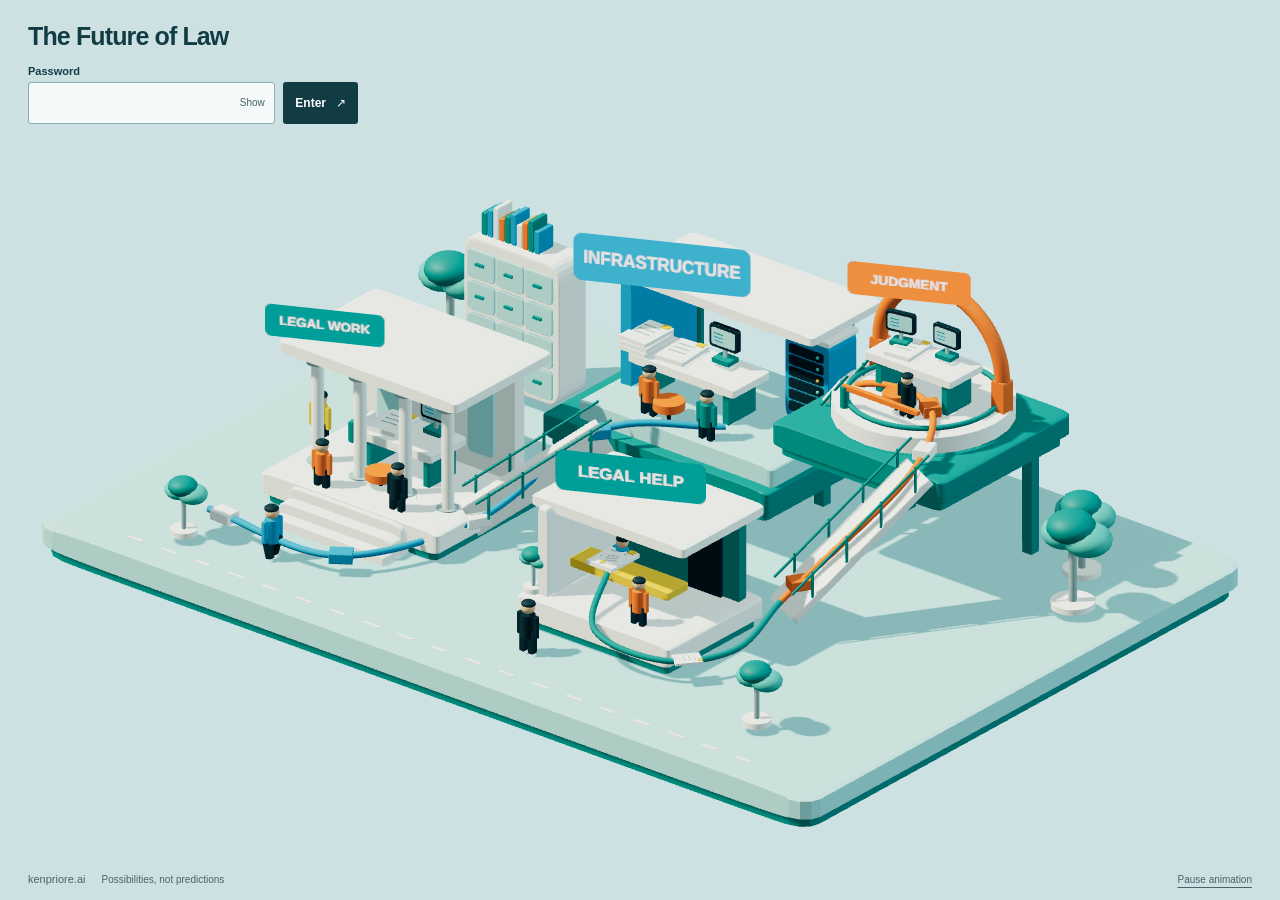
==== commit 567689d7: "Storytelling batch: lens language, grown vignettes, gains and manage stories, horizons moments, pers" ====
--- a/horizons.html
+++ b/horizons.html
@@ -1,8 +1,8 @@
 <!DOCTYPE html>
 
-<html lang="en"><head><script src="entry-gate.js?v=password-2"></script><meta charset="utf-8"/><meta content="width=device-width,initial-scale=1" name="viewport"/><meta name="robots" content="noindex"><title>Three horizons | The Future of Law</title><meta content="Three Horizons applied to legal work: what to keep dependable, what to test, and what to develop, all running at once." name="description"/><link href="styles.css?v=20260920-compact-footer" rel="stylesheet"/><link href="assets/favicon.svg" rel="icon" type="image/svg+xml"/><script defer="" src="app.js?v=20260920-ambient"></script><script src="scene.js?v=help-center-4" type="module"></script></head><body class="editorial-site ambient-visuals"><svg aria-hidden="true" height="0" style="position:absolute" width="0" xmlns="http://www.w3.org/2000/svg"><defs><symbol id="icon-agreement" viewbox="0 0 24 24"><path d="M5 3h9l5 5v13H5zM14 3v6h5M8 12h8M8 16h5"></path></symbol><symbol id="icon-dispute" viewbox="0 0 24 24"><path d="M12 3v17M7 21h10M3 7h18M6 7l-4 8h8zM18 7l-4 8h8z"></path></symbol><symbol id="icon-compliance" viewbox="0 0 24 24"><path d="M12 2 21 6v7c0 5-9 9-9 9s-9-4-9-9V6zM7 11l3 3 7-7"></path></symbol><symbol id="icon-judgment" viewbox="0 0 24 24"><circle cx="12" cy="6" r="3"></circle><path d="M5 22v-5a7 7 0 0 1 14 0v5M3 11h3m12 0h3"></path></symbol><symbol id="icon-access" viewbox="0 0 24 24"><path d="M4 21V4h10v17M14 7h6v14M2 21h20M8 13h3"></path><circle cx="10" cy="10" r=".6"></circle></symbol><symbol id="icon-data" viewbox="0 0 24 24"><ellipse cx="12" cy="5" rx="8" ry="3"></ellipse><path d="M4 5v13c0 4 16 4 16 0V5M4 11c0 4 16 4 16 0"></path></symbol><symbol id="icon-integration" viewbox="0 0 24 24"><rect height="7" rx="2" width="7" x="2" y="2"></rect><rect height="7" rx="2" width="7" x="15" y="2"></rect><rect height="7" rx="2" width="7" x="2" y="15"></rect><rect height="7" rx="2" width="7" x="15" y="15"></rect><path d="M9 5h6M5 9v6M19 9v6M9 19h6"></path></symbol><symbol id="icon-evidence" viewbox="0 0 24 24"><path d="M4 3h13v8M4 3v18h9M7 7h6M7 11h4"></path><circle cx="16" cy="16" r="4"></circle><path d="m19 19 3 3"></path></symbol><symbol id="icon-horizons" viewbox="0 0 24 24"><path d="M3 5c9 0 8 15 18 15M3 18c6 0 5-13 10-13s3 13 8 13M3 21c10 0 10-17 18-17"></path></symbol><symbol id="icon-worlds" viewbox="0 0 24 24"><rect height="8" rx="3" width="8" x="2" y="2"></rect><rect height="8" rx="3" width="8" x="14" y="2"></rect><rect height="8" rx="3" width="8" x="2" y="14"></rect><rect height="8" rx="3" width="8" x="14" y="14"></rect></symbol><symbol id="icon-community" viewbox="0 0 24 24"><circle cx="12" cy="5" r="3"></circle><circle cx="4" cy="12" r="2"></circle><circle cx="20" cy="12" r="2"></circle><path d="M7 21v-6a5 5 0 0 1 10 0v6M1 21v-4a3 3 0 0 1 4-3M23 21v-4a3 3 0 0 0-4-3"></path></symbol><symbol id="icon-route" viewbox="0 0 24 24"><path d="M4 21V10a6 6 0 0 1 6-6h11M10 4v11a6 6 0 0 0 6 6h5"></path><circle cx="20" cy="4" r="2"></circle><circle cx="20" cy="21" r="2"></circle></symbol></defs></svg><a class="skip" href="#main">Skip to content</a><header class="site-header"><div class="wrap header-inner"><a class="brand" href="index.html"><svg aria-hidden="true" viewbox="0 0 36 36"><path d="M5 29V18a7 7 0 0 1 7-7h12a7 7 0 0 0 7-7M12 11v12a7 7 0 0 0 7 7h12" fill="none" stroke="#007e80" stroke-linecap="round" stroke-width="5"></path><circle cx="30" cy="30" fill="#ea6628" r="4"></circle></svg>future of law</a><nav aria-label="Main navigation"><a href="index.html"><svg aria-hidden="true" class="ds-icon"><use href="#icon-route"></use></svg>Start here</a><a href="worlds.html"><svg aria-hidden="true" class="ds-icon"><use href="#icon-worlds"></use></svg>Four futures</a><a aria-current="page" href="horizons.html"><svg aria-hidden="true" class="ds-icon"><use href="#icon-horizons"></use></svg>Three horizons</a><a href="perspectives.html"><svg aria-hidden="true" class="ds-icon"><use href="#icon-community"></use></svg>Choices today</a></nav></div></header><main id="main"><div class="wrap"><section class="page-intro"><span class="eyebrow">Change does not arrive all at once</span><h1>Keep today’s system working.<br/>Make room for what comes next</h1><p class="lead">Leaders usually get the future presented as a fork: defend the current model or bet on the new one. <span class="term-wrap"><button aria-controls="concept-4" aria-describedby="concept-4" aria-expanded="false" class="term" type="button">Three Horizons</button><span class="term-tip" hidden="" id="concept-4" role="tooltip">A framework for discussing change through three overlapping patterns: what works today, experiments in transition, and a different future beginning to take shape. A horizon describes a pattern, rather than a deadline.</span></span> replaces the fork with three concurrent jobs: keep essential legal services dependable, run experiments that teach you something specific, and develop the alternative you actually want. All three belong in the same plan and the same budget.</p></section><figure class="three-d-figure"><div class="scene-3d" data-description="Established legal institutions, spaces for experiment and emerging forms of access operate simultaneously. Work travels in both directions." data-scene="horizons"><img alt="Established legal institutions, spaces for experiment and emerging forms of access operate simultaneously. Work travels in both directions." class="scene-poster" src="assets/horizons-3d.jpg?v=20260920-3d"/></div><figcaption class="scene-caption scene-footer"><span>Established practice, experiments and emerging alternatives coexist.</span><button aria-pressed="false" class="motion-toggle background-motion-toggle" type="button">Pause animation</button></figcaption></figure><section class="callout framework-note"><span class="eyebrow">How to use the two frameworks</span><h2>Three horizons. Four possible futures. Different purposes</h2><p>The four scenarios explore how legal work could be organized. The three horizons help us think about changing it. H1, H2 and H3 can all be present today. They are not three deadlines, and H3 does not predict which scenario will happen.</p></section><section class="horizon-layout"><div><svg aria-labelledby="chart-title chart-desc" class="horizon-chart" role="img" viewbox="0 0 600 380"><title id="chart-title">Three overlapping horizons of change</title><desc id="chart-desc">An illustrative diagram of changing influence: established practices become less dominant, experiments rise and recede, and alternatives gain influence. The overlapping curves have no dates or measured values.</desc><path d="M48 28V330H567" fill="none" stroke="#8baaae" stroke-width="1.5"></path><text x="48" y="18">Influence of a pattern</text><text x="468" y="363">Over time →</text><path class="curve active" d="M55 75 C270 55 270 295 553 300" data-curve="h1" id="horizon-flow-1" stroke="#c54b1f"></path><path class="curve" d="M55 277 C195 293 175 80 295 91 S379 278 553 279" data-curve="h2" id="horizon-flow-2" stroke="#1681a5"></path><path class="curve" d="M55 312 C300 328 302 113 553 61" data-curve="h3" id="horizon-flow-3" stroke="#007e80"></path><text class="chart-label" x="65" y="60">H1</text><text class="chart-label" x="295" y="69">H2</text><text class="chart-label" x="534" y="44">H3</text><circle data-runner="horizon-flow-1" fill="#c54b1f" r="7" stroke="white" stroke-width="3"></circle><circle data-runner="horizon-flow-2" fill="#1681a5" r="7" stroke="white" stroke-width="3"></circle><circle data-runner="horizon-flow-3" fill="#007e80" r="7" stroke="white" stroke-width="3"></circle></svg><p class="diagram-note">Conceptual diagram. The curves show changing patterns, not measured data, probabilities or a timetable.</p></div><div><div aria-label="Explore a horizon" class="tabs" role="group"><button aria-controls="h1" aria-pressed="false" data-family="horizon" data-select="h1" type="button">H1</button><button aria-controls="h2" aria-pressed="false" data-family="horizon" data-select="h2" type="button">H2</button><button aria-controls="h3" aria-pressed="false" data-family="horizon" data-select="h3" type="button">H3</button></div><article class="horizon-copy" data-panel="horizon" id="h1" tabindex="-1"><span class="eyebrow">H1 / What people rely on today</span><h2>Keep essential legal work dependable</h2><p>Keeping the current system dependable is a decision, staffed and funded, and it earns the right to experiment elsewhere. This horizon asks what must keep working while everything else moves, and where cost, delay and access already fail the people who depend on it.</p><p class="horizon-question"><strong>What must keep working while we make changes?</strong></p></article><article class="horizon-copy" data-panel="horizon" id="h2" tabindex="-1"><span class="eyebrow">H2 / What we can test</span><h2>Use experiments to learn what could change</h2><p>A pilot that cannot change a decision is theater. This horizon holds each experiment to a finding: name what it should teach you, by when, and what you would do differently if the result surprises you. Some experiments improve today’s approach; the interesting ones make a different approach possible.</p><p class="horizon-question"><strong>What would this experiment help us learn, and what might it change?</strong></p></article><article class="horizon-copy" data-panel="horizon" id="h3" tabindex="-1"><span class="eyebrow">H3 / What we want to make possible</span><h2>Develop a different way to deliver legal help</h2><p>Someone has to fund the early version of the system you would rather work in. This horizon names that future and asks what you could start developing now: new professional roles, services built on shared technology, wider access to help, different grounds for trust. If you skip it, you inherit whichever future someone else paid for.</p><p class="horizon-question"><strong>What future are we trying to support, and what could we start developing now?</strong></p></article></div></section><section class="section worked-example"><div class="section-heading"><div><span class="eyebrow">Illustration / One decision, three horizons</span><h2>Apply all three to a supplier renewal</h2></div><p>These examples show how to use the framework. They were written for this guide, separate from the recorded proposals.</p></div><div class="grid3">
-<article class="insight"><span class="example-horizon">H1</span><h3>Keep renewals dependable</h3><p>Maintain reviews, approvals and clear responsibility for exceptions while the business continues making agreements.</p></article>
-<article class="insight"><span class="example-horizon">H2</span><h3>Test a defined change</h3><p>Try automated checks on one type of agreement. Compare the results with existing review and use the findings to decide what to change.</p></article>
-<article class="insight"><span class="example-horizon">H3</span><h3>Explore a different service</h3><p>Consider a model that tracks obligations throughout an agreement’s life, with lawyers focused on judgment, exceptions and ways to resolve problems.</p></article></div></section><section class="section"><div class="section-heading"><div><span class="eyebrow">The same horizons, seat by seat</span><h2>Different roles reveal different pressures</h2></div><p>The record behind this guide preserves what each seat was already worrying about while these horizons were on the table. No idea has been assigned to a horizon after the fact, because most live in more than one.</p></div><div class="examples"><article><svg aria-hidden="true" class="ds-icon"><use href="#icon-compliance"></use></svg><h3>In-house legal</h3><p>How people decide whom to trust; who should be licensed to provide legal services; AI oversight; and a proposal to give chief legal officers a stronger <span class="term-wrap"><button aria-controls="concept-5" aria-describedby="concept-5" aria-expanded="false" class="term" type="button">fiduciary role</button><span class="term-tip" hidden="" id="concept-5" role="tooltip">The recorded proposal gives the chief legal officer a stronger role as a trusted steward with duties to others. The record does not define the proposed duties or how the role would be implemented.</span></span>.</p></article><article><svg aria-hidden="true" class="ds-icon"><use href="#icon-dispute"></use></svg><h3>Law firms</h3><p>Pressure on profit margins, firms combining, different ways to employ specialists and raise capital, and the future of trusted client relationships.</p></article><article><svg aria-hidden="true" class="ds-icon"><use href="#icon-integration"></use></svg><h3>Legal technology</h3><p>Tools that can exchange data and work together; a proposed <span class="term-wrap"><button aria-controls="concept-6" aria-describedby="concept-6" aria-expanded="false" class="term" type="button">open legal API</button><span class="term-tip" hidden="" id="concept-6" role="tooltip">API means application programming interface: a defined way for software tools to exchange information or request services. The recorded proposal describes a shared interface for legal services: an idea in the record, not an implemented standard.</span></span>; training for new roles; and standards for evaluating and certifying providers.</p></article><article><svg aria-hidden="true" class="ds-icon"><use href="#icon-access"></use></svg><h3>Consumers &amp; small businesses</h3><p>The cost of legal help, delays in courts and public trust, alongside proposals for simpler standard agreements and more ways to resolve disputes.</p></article></div><span class="source">Paraphrased from photographs and a transcript in the source record; exact horizon placements are not reconstructed.</span></section><section class="section" style="padding-top:0"><div class="section-heading"><div><span class="eyebrow">The raw material</span><h2>Seventeen possibilities to explore</h2></div><p>Before the four futures existed, an earlier stage of the record produced seventeen sketches of law in 2040. They helped set the questions the futures answer. Some conflict with one another, which is the point: they map the space of possibility, not today’s market or an agreed plan.</p></div><details class="vision-library"><summary>Explore the 17 earlier visions</summary><div class="vision-columns"><article><h3>Technology and legal services</h3><details><summary>Legal data is easier to share</summary><p>In this vision, shared data underpins how legal systems operate. Legal data standards are established, and commercial incentives support contributing to and accessing shared datasets. Trust in AI systems is closely tied to the quality and provenance of the data they are built on.</p></details><details><summary>Data shapes decisions and access to legal help</summary><p>In this vision, large-scale datasets shape precedent, prediction, and outcomes. Abundant data makes legal capability more widely accessible, but data remains unevenly available, contributing to opacity in parts of the system.</p></details><details><summary>Shared digital records support trust</summary><p>This vision proposes <span class="term-wrap"><button aria-controls="concept-7" aria-describedby="concept-7" aria-expanded="false" class="term" type="button">blockchain-based</button><span class="term-tip" hidden="" id="concept-7" role="tooltip">Using a shared digital ledger to record and verify transactions. This vision imagines such records taking on functions now performed by institutions that verify information or transactions; nothing here establishes that this future will occur.</span></span> shared digital records for verification, agreements and enforcement. Those records would perform some functions now handled by institutions that verify information or transactions.</p></details><details><summary>Reliable AI supports more automated legal work</summary><p>In this vision, AI reliability supports wider automation of legal reasoning and decision making. Rules are codified into predictive and executable systems with machine judgment at greater speed and consistency.</p></details><details><summary>Machines handle more routine legal reasoning</summary><p>In this vision, machines interpret rules and carry out routine legal work. People remain important for complex, disputed, strategic or high-consequence decisions.</p></details><details><summary>Legal services run through repeatable processes</summary><p>In this vision, legal services are delivered through integrated systems as well as individuals. As production becomes systematized, differentiation shifts toward strategic judgment, negotiation, creativity, and trusted relationships.</p></details><details><summary>Legal help becomes an everyday service</summary><p>In this vision, legal services are more accessible, lower cost, and embedded across business and society. Law functions more like infrastructure that enables systems and transactions to operate.</p></details></article><article><h3>People and legal careers</h3><details><summary>Clients choose judgment and context</summary><p>In this vision, clients choose providers for judgment, understanding of their circumstances and the way advice fits their needs. Size and staffing matter less as legal capability becomes more widely available.</p></details><details><summary>Lawyers take on different roles</summary><p>In this vision, outcomes vary: lawyers as strategic advisers and system designers; or a fragmented profession of specialized experts; or new hybrid roles blurring law, technology, and business.</p></details><details><summary>Routes into legal careers change</summary><p>In this vision, training and apprenticeship are reshaped, but not uniformly. Erosion of entry-level work can create bottlenecks; new alternative credentials and fluid routes also emerge.</p></details><details><summary>People’s role in automated work is deliberately designed</summary><p>In this vision, services deliberately choose where people take part: for empathy, context, ethical judgment, trust or oversight. Other processes involve people less often, raising different questions about responsibility.</p></details></article><article><h3>Institutions and accountability</h3><details><summary>Disputes are resolved in more settings</summary><p>In this vision, AI-supported judges, virtual environments, and community-based processes handle a significant share of disputes; physical courts remain important in some contexts.</p></details><details><summary>Different routes to justice produce different outcomes</summary><p>In this vision, justice varies depending on where and how disputes are resolved, with variation in access, speed, cost, and fairness; bias can be embedded in design or data.</p></details><details><summary>Rules are set by a wider range of organizations</summary><p>In this vision, regulation is distributed across multiple actors, adaptive in form, and contested. State-led frameworks sit alongside platform, network, and industry-group rules.</p></details><details><summary>Compliance checks are built into everyday work</summary><p>In this vision, law is built into products, workflows, and infrastructure. Compliance is continuous and automated; legal requirements are translated into code.</p></details><details><summary>Technology handles more dispute resolution</summary><p>In this vision, a large share of disputes is handled through technology-enabled processes; AI-driven arbitration and automated resolution routes are widely used.</p></details><details><summary>Agreements respond to events and help prevent disputes</summary><p>In this vision, legal systems prevent disputes as well as resolve them. Agreements are dynamic and data-driven; contracts function as structured data that helps govern behavior.</p></details></article></div></details><span class="source">All 17 visions, condensed from an early phase of the source record</span></section><a class="next-link" href="perspectives.html"><div><span>CONTINUE THE STORY</span><br/><strong>See the choices from each seat at the table</strong></div><b aria-hidden="true">↗</b></a></div></main><footer aria-label="About Ken Priore and more of his work" class="author-footer"><div class="wrap">
+<html lang="en"><head><script src="entry-gate.js?v=password-2"></script><meta charset="utf-8"/><meta content="width=device-width,initial-scale=1" name="viewport"/><meta name="robots" content="noindex"><title>Three horizons | The Future of Law</title><meta content="Three Horizons applied to legal work: what to keep dependable, what to test, and what to develop, all running at once." name="description"/><link href="styles.css?v=20260920-compact-footer" rel="stylesheet"/><link href="assets/favicon.svg" rel="icon" type="image/svg+xml"/><script defer="" src="app.js?v=20260920-ambient"></script><script src="scene.js?v=help-center-4" type="module"></script></head><body class="editorial-site ambient-visuals"><svg aria-hidden="true" height="0" style="position:absolute" width="0" xmlns="http://www.w3.org/2000/svg"><defs><symbol id="icon-agreement" viewbox="0 0 24 24"><path d="M5 3h9l5 5v13H5zM14 3v6h5M8 12h8M8 16h5"></path></symbol><symbol id="icon-dispute" viewbox="0 0 24 24"><path d="M12 3v17M7 21h10M3 7h18M6 7l-4 8h8zM18 7l-4 8h8z"></path></symbol><symbol id="icon-compliance" viewbox="0 0 24 24"><path d="M12 2 21 6v7c0 5-9 9-9 9s-9-4-9-9V6zM7 11l3 3 7-7"></path></symbol><symbol id="icon-judgment" viewbox="0 0 24 24"><circle cx="12" cy="6" r="3"></circle><path d="M5 22v-5a7 7 0 0 1 14 0v5M3 11h3m12 0h3"></path></symbol><symbol id="icon-access" viewbox="0 0 24 24"><path d="M4 21V4h10v17M14 7h6v14M2 21h20M8 13h3"></path><circle cx="10" cy="10" r=".6"></circle></symbol><symbol id="icon-data" viewbox="0 0 24 24"><ellipse cx="12" cy="5" rx="8" ry="3"></ellipse><path d="M4 5v13c0 4 16 4 16 0V5M4 11c0 4 16 4 16 0"></path></symbol><symbol id="icon-integration" viewbox="0 0 24 24"><rect height="7" rx="2" width="7" x="2" y="2"></rect><rect height="7" rx="2" width="7" x="15" y="2"></rect><rect height="7" rx="2" width="7" x="2" y="15"></rect><rect height="7" rx="2" width="7" x="15" y="15"></rect><path d="M9 5h6M5 9v6M19 9v6M9 19h6"></path></symbol><symbol id="icon-evidence" viewbox="0 0 24 24"><path d="M4 3h13v8M4 3v18h9M7 7h6M7 11h4"></path><circle cx="16" cy="16" r="4"></circle><path d="m19 19 3 3"></path></symbol><symbol id="icon-horizons" viewbox="0 0 24 24"><path d="M3 5c9 0 8 15 18 15M3 18c6 0 5-13 10-13s3 13 8 13M3 21c10 0 10-17 18-17"></path></symbol><symbol id="icon-worlds" viewbox="0 0 24 24"><rect height="8" rx="3" width="8" x="2" y="2"></rect><rect height="8" rx="3" width="8" x="14" y="2"></rect><rect height="8" rx="3" width="8" x="2" y="14"></rect><rect height="8" rx="3" width="8" x="14" y="14"></rect></symbol><symbol id="icon-community" viewbox="0 0 24 24"><circle cx="12" cy="5" r="3"></circle><circle cx="4" cy="12" r="2"></circle><circle cx="20" cy="12" r="2"></circle><path d="M7 21v-6a5 5 0 0 1 10 0v6M1 21v-4a3 3 0 0 1 4-3M23 21v-4a3 3 0 0 0-4-3"></path></symbol><symbol id="icon-route" viewbox="0 0 24 24"><path d="M4 21V10a6 6 0 0 1 6-6h11M10 4v11a6 6 0 0 0 6 6h5"></path><circle cx="20" cy="4" r="2"></circle><circle cx="20" cy="21" r="2"></circle></symbol></defs></svg><a class="skip" href="#main">Skip to content</a><header class="site-header"><div class="wrap header-inner"><a class="brand" href="index.html"><svg aria-hidden="true" viewbox="0 0 36 36"><path d="M5 29V18a7 7 0 0 1 7-7h12a7 7 0 0 0 7-7M12 11v12a7 7 0 0 0 7 7h12" fill="none" stroke="#007e80" stroke-linecap="round" stroke-width="5"></path><circle cx="30" cy="30" fill="#ea6628" r="4"></circle></svg>future of law</a><nav aria-label="Main navigation"><a href="index.html"><svg aria-hidden="true" class="ds-icon"><use href="#icon-route"></use></svg>Start here</a><a href="worlds.html"><svg aria-hidden="true" class="ds-icon"><use href="#icon-worlds"></use></svg>Four futures</a><a aria-current="page" href="horizons.html"><svg aria-hidden="true" class="ds-icon"><use href="#icon-horizons"></use></svg>Three horizons</a><a href="perspectives.html"><svg aria-hidden="true" class="ds-icon"><use href="#icon-community"></use></svg>Choices today</a></nav></div></header><main id="main"><div class="wrap"><section class="page-intro"><span class="eyebrow">Change does not arrive all at once</span><h1>Keep today’s system working.<br/>Make room for what comes next</h1><p class="lead">Leaders usually get the future presented as a fork: defend the current model or bet on the new one. <span class="term-wrap"><button aria-controls="concept-4" aria-describedby="concept-4" aria-expanded="false" class="term" type="button">Three Horizons</button><span class="term-tip" hidden="" id="concept-4" role="tooltip">A framework for discussing change through three overlapping patterns: what works today, experiments in transition, and a different future beginning to take shape. A horizon describes a pattern, rather than a deadline.</span></span> replaces the fork with three concurrent jobs: keep essential legal services dependable, run experiments that teach you something specific, and develop the alternative you actually want. All three belong in the same plan and the same budget.</p></section><figure class="three-d-figure"><div class="scene-3d" data-description="Established legal institutions, spaces for experiment and emerging forms of access operate simultaneously. Work travels in both directions." data-scene="horizons"><img alt="Established legal institutions, spaces for experiment and emerging forms of access operate simultaneously. Work travels in both directions." class="scene-poster" src="assets/horizons-3d.jpg?v=20260920-3d"/></div><figcaption class="scene-caption scene-footer"><span>Established practice, experiments and emerging alternatives coexist.</span><button aria-pressed="false" class="motion-toggle background-motion-toggle" type="button">Pause animation</button></figcaption></figure><section class="callout framework-note"><span class="eyebrow">How to use the two frameworks</span><h2>Three horizons. Four possible futures. Different purposes</h2><p>The four scenarios explore how legal work could be organized. The three horizons help us think about changing it. H1, H2 and H3 can all be present today. They are not three deadlines, and H3 does not predict which scenario will happen.</p></section><section class="horizon-layout"><div><svg aria-labelledby="chart-title chart-desc" class="horizon-chart" role="img" viewbox="0 0 600 380"><title id="chart-title">Three overlapping horizons of change</title><desc id="chart-desc">An illustrative diagram of changing influence: established practices become less dominant, experiments rise and recede, and alternatives gain influence. The overlapping curves have no dates or measured values.</desc><path d="M48 28V330H567" fill="none" stroke="#8baaae" stroke-width="1.5"></path><text x="48" y="18">Influence of a pattern</text><text x="468" y="363">Over time →</text><path class="curve active" d="M55 75 C270 55 270 295 553 300" data-curve="h1" id="horizon-flow-1" stroke="#c54b1f"></path><path class="curve" d="M55 277 C195 293 175 80 295 91 S379 278 553 279" data-curve="h2" id="horizon-flow-2" stroke="#1681a5"></path><path class="curve" d="M55 312 C300 328 302 113 553 61" data-curve="h3" id="horizon-flow-3" stroke="#007e80"></path><text class="chart-label" x="65" y="60">H1</text><text class="chart-label" x="295" y="69">H2</text><text class="chart-label" x="534" y="44">H3</text><circle data-runner="horizon-flow-1" fill="#c54b1f" r="7" stroke="white" stroke-width="3"></circle><circle data-runner="horizon-flow-2" fill="#1681a5" r="7" stroke="white" stroke-width="3"></circle><circle data-runner="horizon-flow-3" fill="#007e80" r="7" stroke="white" stroke-width="3"></circle></svg><p class="diagram-note">Conceptual diagram. The curves show changing patterns, not measured data, probabilities or a timetable.</p></div><div><div aria-label="Explore a horizon" class="tabs" role="group"><button aria-controls="h1" aria-pressed="false" data-family="horizon" data-select="h1" type="button">H1</button><button aria-controls="h2" aria-pressed="false" data-family="horizon" data-select="h2" type="button">H2</button><button aria-controls="h3" aria-pressed="false" data-family="horizon" data-select="h3" type="button">H3</button></div><article class="horizon-copy" data-panel="horizon" id="h1" tabindex="-1"><span class="eyebrow">H1 / What people rely on today</span><h2>Keep essential legal work dependable</h2><p>Keeping the current system dependable is a decision, staffed and funded, and it earns the right to experiment elsewhere. Picture the matter that lands the week your most experienced contracts lawyer leaves: it still gets reviewed, someone still owns the exception, and the business never feels the gap. This horizon asks what must keep working while everything else moves, and where cost, delay and access already fail the people who depend on it.</p><p class="horizon-question"><strong>What must keep working while we make changes?</strong></p></article><article class="horizon-copy" data-panel="horizon" id="h2" tabindex="-1"><span class="eyebrow">H2 / What we can test</span><h2>Use experiments to learn what could change</h2><p>A pilot that cannot change a decision is theater. Picture the meeting where one ends instead: a result on the table, a date that forced it there, and one person who has to say what changes now. This horizon holds each experiment to a finding: name what it should teach you, by when, and what you would do differently if the result surprises you. Some experiments improve today’s approach; the interesting ones make a different approach possible.</p><p class="horizon-question"><strong>What would this experiment help us learn, and what might it change?</strong></p></article><article class="horizon-copy" data-panel="horizon" id="h3" tabindex="-1"><span class="eyebrow">H3 / What we want to make possible</span><h2>Develop a different way to deliver legal help</h2><p>Someone has to fund the early version of the system you would rather work in. Picture the line in next year’s budget with no client and no deadline behind it, only the future it is meant to open. This horizon names that future and asks what you could start developing now: new professional roles, services built on shared technology, wider access to help, different grounds for trust. If you skip it, you inherit whichever future someone else paid for.</p><p class="horizon-question"><strong>What future are we trying to support, and what could we start developing now?</strong></p></article></div></section><section class="section worked-example"><div class="section-heading"><div><span class="eyebrow">Illustration / One decision, three horizons</span><h2>Apply all three to a supplier renewal</h2></div><p>Take the supplier renewal this guide asks you to hold in mind and put it to work: the same task, sorted three ways inside one plan and one budget. These examples show how to use the framework. They were written for this guide, separate from the recorded proposals.</p></div><div class="grid3">
+<article class="insight"><span class="example-horizon">H1</span><h3>Keep renewals dependable</h3><p>The renewal that arrives this quarter still gets reviewed, approved and owned. Whatever else the plan changes, the business keeps making agreements, and a named person keeps answering for the exceptions.</p></article>
+<article class="insight"><span class="example-horizon">H2</span><h3>Test a defined change</h3><p>Run one type of renewal through automated checks beside the existing review. Set the comparison date before the pilot starts, and name in advance who acts on whatever the results show.</p></article>
+<article class="insight"><span class="example-horizon">H3</span><h3>Explore a different service</h3><p>Start sketching the service where the renewal never disappears between signatures: obligations tracked through the agreement’s life, lawyers holding the judgment calls, the exceptions and the ways problems get resolved.</p></article></div></section><section class="section"><div class="section-heading"><div><span class="eyebrow">The same horizons, seat by seat</span><h2>Different roles reveal different pressures</h2></div><p>The record behind this guide preserves what each seat was already worrying about while these horizons were on the table. No idea has been assigned to a horizon after the fact, because most live in more than one.</p></div><div class="examples"><article><svg aria-hidden="true" class="ds-icon"><use href="#icon-compliance"></use></svg><h3>In-house legal</h3><p>How people decide whom to trust; who should be licensed to provide legal services; AI oversight; and a proposal to give chief legal officers a stronger <span class="term-wrap"><button aria-controls="concept-5" aria-describedby="concept-5" aria-expanded="false" class="term" type="button">fiduciary role</button><span class="term-tip" hidden="" id="concept-5" role="tooltip">The recorded proposal gives the chief legal officer a stronger role as a trusted steward with duties to others. The record does not define the proposed duties or how the role would be implemented.</span></span>.</p></article><article><svg aria-hidden="true" class="ds-icon"><use href="#icon-dispute"></use></svg><h3>Law firms</h3><p>Pressure on profit margins, firms combining, different ways to employ specialists and raise capital, and the future of trusted client relationships.</p></article><article><svg aria-hidden="true" class="ds-icon"><use href="#icon-integration"></use></svg><h3>Legal technology</h3><p>Tools that can exchange data and work together; a proposed <span class="term-wrap"><button aria-controls="concept-6" aria-describedby="concept-6" aria-expanded="false" class="term" type="button">open legal API</button><span class="term-tip" hidden="" id="concept-6" role="tooltip">API means application programming interface: a defined way for software tools to exchange information or request services. The recorded proposal describes a shared interface for legal services: an idea in the record, not an implemented standard.</span></span>; training for new roles; and standards for evaluating and certifying providers.</p></article><article><svg aria-hidden="true" class="ds-icon"><use href="#icon-access"></use></svg><h3>Consumers &amp; small businesses</h3><p>The cost of legal help, delays in courts and public trust, alongside proposals for simpler standard agreements and more ways to resolve disputes.</p></article></div><span class="source">Paraphrased from photographs and a transcript in the source record; exact horizon placements are not reconstructed.</span></section><section class="section" style="padding-top:0"><div class="section-heading"><div><span class="eyebrow">The raw material</span><h2>Seventeen possibilities to explore</h2></div><p>Before the four futures existed, an earlier stage of the record produced seventeen sketches of law in 2040. They helped set the questions the futures answer. Some conflict with one another, which is the point: they map the space of possibility, not today’s market or an agreed plan.</p></div><details class="vision-library"><summary>Explore the 17 earlier visions</summary><div class="vision-columns"><article><h3>Technology and legal services</h3><details><summary>Legal data is easier to share</summary><p>In this vision, shared data underpins how legal systems operate. Legal data standards are established, and commercial incentives support contributing to and accessing shared datasets. Trust in AI systems is closely tied to the quality and provenance of the data they are built on.</p></details><details><summary>Data shapes decisions and access to legal help</summary><p>In this vision, large-scale datasets shape precedent, prediction, and outcomes. Abundant data makes legal capability more widely accessible, but data remains unevenly available, contributing to opacity in parts of the system.</p></details><details><summary>Shared digital records support trust</summary><p>This vision proposes <span class="term-wrap"><button aria-controls="concept-7" aria-describedby="concept-7" aria-expanded="false" class="term" type="button">blockchain-based</button><span class="term-tip" hidden="" id="concept-7" role="tooltip">Using a shared digital ledger to record and verify transactions. This vision imagines such records taking on functions now performed by institutions that verify information or transactions; nothing here establishes that this future will occur.</span></span> shared digital records for verification, agreements and enforcement. Those records would perform some functions now handled by institutions that verify information or transactions.</p></details><details><summary>Reliable AI supports more automated legal work</summary><p>In this vision, AI reliability supports wider automation of legal reasoning and decision making. Rules are codified into predictive and executable systems with machine judgment at greater speed and consistency.</p></details><details><summary>Machines handle more routine legal reasoning</summary><p>In this vision, machines interpret rules and carry out routine legal work. People remain important for complex, disputed, strategic or high-consequence decisions.</p></details><details><summary>Legal services run through repeatable processes</summary><p>In this vision, legal services are delivered through integrated systems as well as individuals. As production becomes systematized, differentiation shifts toward strategic judgment, negotiation, creativity, and trusted relationships.</p></details><details><summary>Legal help becomes an everyday service</summary><p>In this vision, legal services are more accessible, lower cost, and embedded across business and society. Law functions more like infrastructure that enables systems and transactions to operate.</p></details></article><article><h3>People and legal careers</h3><details><summary>Clients choose judgment and context</summary><p>In this vision, clients choose providers for judgment, understanding of their circumstances and the way advice fits their needs. Size and staffing matter less as legal capability becomes more widely available.</p></details><details><summary>Lawyers take on different roles</summary><p>In this vision, outcomes vary: lawyers as strategic advisers and system designers; or a fragmented profession of specialized experts; or new hybrid roles blurring law, technology, and business.</p></details><details><summary>Routes into legal careers change</summary><p>In this vision, training and apprenticeship are reshaped, but not uniformly. Erosion of entry-level work can create bottlenecks; new alternative credentials and fluid routes also emerge.</p></details><details><summary>People’s role in automated work is deliberately designed</summary><p>In this vision, services deliberately choose where people take part: for empathy, context, ethical judgment, trust or oversight. Other processes involve people less often, raising different questions about responsibility.</p></details></article><article><h3>Institutions and accountability</h3><details><summary>Disputes are resolved in more settings</summary><p>In this vision, AI-supported judges, virtual environments, and community-based processes handle a significant share of disputes; physical courts remain important in some contexts.</p></details><details><summary>Different routes to justice produce different outcomes</summary><p>In this vision, justice varies depending on where and how disputes are resolved, with variation in access, speed, cost, and fairness; bias can be embedded in design or data.</p></details><details><summary>Rules are set by a wider range of organizations</summary><p>In this vision, regulation is distributed across multiple actors, adaptive in form, and contested. State-led frameworks sit alongside platform, network, and industry-group rules.</p></details><details><summary>Compliance checks are built into everyday work</summary><p>In this vision, law is built into products, workflows, and infrastructure. Compliance is continuous and automated; legal requirements are translated into code.</p></details><details><summary>Technology handles more dispute resolution</summary><p>In this vision, a large share of disputes is handled through technology-enabled processes; AI-driven arbitration and automated resolution routes are widely used.</p></details><details><summary>Agreements respond to events and help prevent disputes</summary><p>In this vision, legal systems prevent disputes as well as resolve them. Agreements are dynamic and data-driven; contracts function as structured data that helps govern behavior.</p></details></article></div></details><span class="source">All 17 visions, condensed from an early phase of the source record</span></section><a class="next-link" href="perspectives.html"><div><span>CONTINUE THE STORY</span><br/><strong>See the choices from each seat at the table</strong></div><b aria-hidden="true">↗</b></a></div></main><footer aria-label="About Ken Priore and more of his work" class="author-footer"><div class="wrap">
 <div class="author-intro"><div><h2>Ken Priore</h2><p class="author-role">Lawyer. Writer. Builder.</p></div><div class="author-description"><p>I’m a lawyer with two decades in technology. My writing and tools explore AI, legal work, authority and accountability.</p><div class="author-sites"><a href="https://kenpriore.com/">Writing <span>kenpriore.com ↗</span></a><a href="https://kenpriore.ai/">Research &amp; tools <span>kenpriore.ai ↗</span></a></div></div></div>
 <details class="author-work"><summary>Explore all work</summary><div role="navigation" aria-label="Explore Ken’s work" class="author-directory"><section class="author-link-group"><h3>Writing</h3><ul><li><a href="https://kenpriore.com/tag/signals/">Signals</a></li><li><a href="https://kenpriore.com/tag/reflections/">Reflections</a></li><li><a href="https://kenpriore.com/tag/foundations/">Foundations</a></li></ul></section><section class="author-link-group"><h3>Research &amp; prototypes</h3><ul><li><a href="https://kenpriore.ai/papers/certificate-of-action.pdf">Certificate of Action · paper</a></li><li><a href="https://kenpriore.ai/papers/fiduciarys-footprint.pdf">The Fiduciary’s Footprint · draft</a></li><li><a href="https://fiduciary.kenpriore.ai/">The Fiduciary-Native Product</a></li><li><a href="https://ai4law.kenpriore.ai/">ai4law · research collection</a></li><li><a href="https://proof-of-execution.replit.app/">Attest · working prototype</a></li></ul></section><section class="author-link-group"><h3>Legal operating model</h3><ul><li><a href="https://ainativelaw.kenpriore.ai/">The Agreement Work, Rewired</a></li><li><a href="https://ainativelaw.kenpriore.ai/map.html">What the Work Runs On</a></li><li><a href="https://ainativelaw.kenpriore.ai/memory.html">What the Work Remembers</a></li><li><a href="https://ainativelaw.kenpriore.ai/judgment.html">What the Work Decides</a></li></ul></section><section class="author-link-group"><h3>Interactive maps</h3><ul><li><a href="https://mindthegap.kenpriore.ai/">Mind the Gap</a></li><li><a href="https://mindthemoat.kenpriore.ai/">Mind the Moat</a></li><li><a href="https://mindthemoney.kenpriore.ai/">Mind the Money</a></li><li><a href="https://mindthechain.kenpriore.ai/">Mind the Chain</a></li><li><a href="https://mindtheshift.kenpriore.ai/">Mind the Shift</a></li></ul></section></div></details><div class="author-meta"><p>© 2026 Ken Priore · Personal views · Not legal advice</p><div class="author-profile-links"><a href="login.html?lock=1">Lock guide</a><a href="https://kenpriore.com/about/">About Ken</a><a href="https://resume.kenpriore.ai/">Resume</a><a href="https://www.linkedin.com/in/kennethpriore/">LinkedIn</a><a href="https://kenpriore.com/rss/">RSS</a></div></div><p class="footer-guide-note">Scenario fiction and editorial synthesis, from a documented source record. Possibilities, not forecasts.</p></div></footer></body></html>
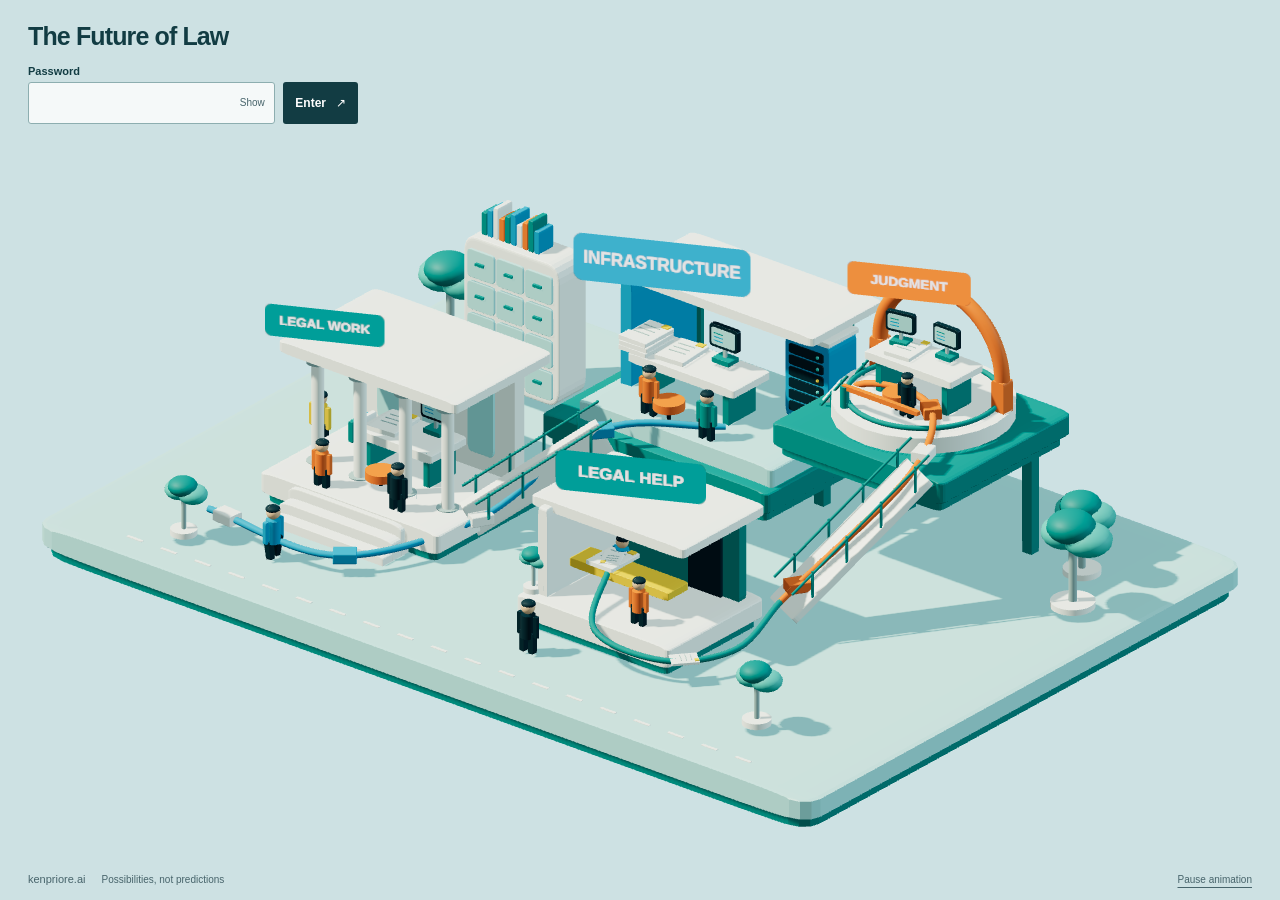
==== commit f802088e: "Batch 2: read-through edits (F1/F3/F4 cards, own-not-claim, fiduciary tie-in, context trims), full-w" ====
--- a/horizons.html
+++ b/horizons.html
@@ -1,6 +1,6 @@
 <!DOCTYPE html>
 
-<html lang="en"><head><script src="entry-gate.js?v=password-2"></script><meta charset="utf-8"/><meta content="width=device-width,initial-scale=1" name="viewport"/><meta name="robots" content="noindex"><title>Three horizons | The Future of Law</title><meta content="Three Horizons applied to legal work: what to keep dependable, what to test, and what to develop, all running at once." name="description"/><link href="styles.css?v=20260920-compact-footer" rel="stylesheet"/><link href="assets/favicon.svg" rel="icon" type="image/svg+xml"/><script defer="" src="app.js?v=20260920-ambient"></script><script src="scene.js?v=help-center-4" type="module"></script></head><body class="editorial-site ambient-visuals"><svg aria-hidden="true" height="0" style="position:absolute" width="0" xmlns="http://www.w3.org/2000/svg"><defs><symbol id="icon-agreement" viewbox="0 0 24 24"><path d="M5 3h9l5 5v13H5zM14 3v6h5M8 12h8M8 16h5"></path></symbol><symbol id="icon-dispute" viewbox="0 0 24 24"><path d="M12 3v17M7 21h10M3 7h18M6 7l-4 8h8zM18 7l-4 8h8z"></path></symbol><symbol id="icon-compliance" viewbox="0 0 24 24"><path d="M12 2 21 6v7c0 5-9 9-9 9s-9-4-9-9V6zM7 11l3 3 7-7"></path></symbol><symbol id="icon-judgment" viewbox="0 0 24 24"><circle cx="12" cy="6" r="3"></circle><path d="M5 22v-5a7 7 0 0 1 14 0v5M3 11h3m12 0h3"></path></symbol><symbol id="icon-access" viewbox="0 0 24 24"><path d="M4 21V4h10v17M14 7h6v14M2 21h20M8 13h3"></path><circle cx="10" cy="10" r=".6"></circle></symbol><symbol id="icon-data" viewbox="0 0 24 24"><ellipse cx="12" cy="5" rx="8" ry="3"></ellipse><path d="M4 5v13c0 4 16 4 16 0V5M4 11c0 4 16 4 16 0"></path></symbol><symbol id="icon-integration" viewbox="0 0 24 24"><rect height="7" rx="2" width="7" x="2" y="2"></rect><rect height="7" rx="2" width="7" x="15" y="2"></rect><rect height="7" rx="2" width="7" x="2" y="15"></rect><rect height="7" rx="2" width="7" x="15" y="15"></rect><path d="M9 5h6M5 9v6M19 9v6M9 19h6"></path></symbol><symbol id="icon-evidence" viewbox="0 0 24 24"><path d="M4 3h13v8M4 3v18h9M7 7h6M7 11h4"></path><circle cx="16" cy="16" r="4"></circle><path d="m19 19 3 3"></path></symbol><symbol id="icon-horizons" viewbox="0 0 24 24"><path d="M3 5c9 0 8 15 18 15M3 18c6 0 5-13 10-13s3 13 8 13M3 21c10 0 10-17 18-17"></path></symbol><symbol id="icon-worlds" viewbox="0 0 24 24"><rect height="8" rx="3" width="8" x="2" y="2"></rect><rect height="8" rx="3" width="8" x="14" y="2"></rect><rect height="8" rx="3" width="8" x="2" y="14"></rect><rect height="8" rx="3" width="8" x="14" y="14"></rect></symbol><symbol id="icon-community" viewbox="0 0 24 24"><circle cx="12" cy="5" r="3"></circle><circle cx="4" cy="12" r="2"></circle><circle cx="20" cy="12" r="2"></circle><path d="M7 21v-6a5 5 0 0 1 10 0v6M1 21v-4a3 3 0 0 1 4-3M23 21v-4a3 3 0 0 0-4-3"></path></symbol><symbol id="icon-route" viewbox="0 0 24 24"><path d="M4 21V10a6 6 0 0 1 6-6h11M10 4v11a6 6 0 0 0 6 6h5"></path><circle cx="20" cy="4" r="2"></circle><circle cx="20" cy="21" r="2"></circle></symbol></defs></svg><a class="skip" href="#main">Skip to content</a><header class="site-header"><div class="wrap header-inner"><a class="brand" href="index.html"><svg aria-hidden="true" viewbox="0 0 36 36"><path d="M5 29V18a7 7 0 0 1 7-7h12a7 7 0 0 0 7-7M12 11v12a7 7 0 0 0 7 7h12" fill="none" stroke="#007e80" stroke-linecap="round" stroke-width="5"></path><circle cx="30" cy="30" fill="#ea6628" r="4"></circle></svg>future of law</a><nav aria-label="Main navigation"><a href="index.html"><svg aria-hidden="true" class="ds-icon"><use href="#icon-route"></use></svg>Start here</a><a href="worlds.html"><svg aria-hidden="true" class="ds-icon"><use href="#icon-worlds"></use></svg>Four futures</a><a aria-current="page" href="horizons.html"><svg aria-hidden="true" class="ds-icon"><use href="#icon-horizons"></use></svg>Three horizons</a><a href="perspectives.html"><svg aria-hidden="true" class="ds-icon"><use href="#icon-community"></use></svg>Choices today</a></nav></div></header><main id="main"><div class="wrap"><section class="page-intro"><span class="eyebrow">Change does not arrive all at once</span><h1>Keep today’s system working.<br/>Make room for what comes next</h1><p class="lead">Leaders usually get the future presented as a fork: defend the current model or bet on the new one. <span class="term-wrap"><button aria-controls="concept-4" aria-describedby="concept-4" aria-expanded="false" class="term" type="button">Three Horizons</button><span class="term-tip" hidden="" id="concept-4" role="tooltip">A framework for discussing change through three overlapping patterns: what works today, experiments in transition, and a different future beginning to take shape. A horizon describes a pattern, rather than a deadline.</span></span> replaces the fork with three concurrent jobs: keep essential legal services dependable, run experiments that teach you something specific, and develop the alternative you actually want. All three belong in the same plan and the same budget.</p></section><figure class="three-d-figure"><div class="scene-3d" data-description="Established legal institutions, spaces for experiment and emerging forms of access operate simultaneously. Work travels in both directions." data-scene="horizons"><img alt="Established legal institutions, spaces for experiment and emerging forms of access operate simultaneously. Work travels in both directions." class="scene-poster" src="assets/horizons-3d.jpg?v=20260920-3d"/></div><figcaption class="scene-caption scene-footer"><span>Established practice, experiments and emerging alternatives coexist.</span><button aria-pressed="false" class="motion-toggle background-motion-toggle" type="button">Pause animation</button></figcaption></figure><section class="callout framework-note"><span class="eyebrow">How to use the two frameworks</span><h2>Three horizons. Four possible futures. Different purposes</h2><p>The four scenarios explore how legal work could be organized. The three horizons help us think about changing it. H1, H2 and H3 can all be present today. They are not three deadlines, and H3 does not predict which scenario will happen.</p></section><section class="horizon-layout"><div><svg aria-labelledby="chart-title chart-desc" class="horizon-chart" role="img" viewbox="0 0 600 380"><title id="chart-title">Three overlapping horizons of change</title><desc id="chart-desc">An illustrative diagram of changing influence: established practices become less dominant, experiments rise and recede, and alternatives gain influence. The overlapping curves have no dates or measured values.</desc><path d="M48 28V330H567" fill="none" stroke="#8baaae" stroke-width="1.5"></path><text x="48" y="18">Influence of a pattern</text><text x="468" y="363">Over time →</text><path class="curve active" d="M55 75 C270 55 270 295 553 300" data-curve="h1" id="horizon-flow-1" stroke="#c54b1f"></path><path class="curve" d="M55 277 C195 293 175 80 295 91 S379 278 553 279" data-curve="h2" id="horizon-flow-2" stroke="#1681a5"></path><path class="curve" d="M55 312 C300 328 302 113 553 61" data-curve="h3" id="horizon-flow-3" stroke="#007e80"></path><text class="chart-label" x="65" y="60">H1</text><text class="chart-label" x="295" y="69">H2</text><text class="chart-label" x="534" y="44">H3</text><circle data-runner="horizon-flow-1" fill="#c54b1f" r="7" stroke="white" stroke-width="3"></circle><circle data-runner="horizon-flow-2" fill="#1681a5" r="7" stroke="white" stroke-width="3"></circle><circle data-runner="horizon-flow-3" fill="#007e80" r="7" stroke="white" stroke-width="3"></circle></svg><p class="diagram-note">Conceptual diagram. The curves show changing patterns, not measured data, probabilities or a timetable.</p></div><div><div aria-label="Explore a horizon" class="tabs" role="group"><button aria-controls="h1" aria-pressed="false" data-family="horizon" data-select="h1" type="button">H1</button><button aria-controls="h2" aria-pressed="false" data-family="horizon" data-select="h2" type="button">H2</button><button aria-controls="h3" aria-pressed="false" data-family="horizon" data-select="h3" type="button">H3</button></div><article class="horizon-copy" data-panel="horizon" id="h1" tabindex="-1"><span class="eyebrow">H1 / What people rely on today</span><h2>Keep essential legal work dependable</h2><p>Keeping the current system dependable is a decision, staffed and funded, and it earns the right to experiment elsewhere. Picture the matter that lands the week your most experienced contracts lawyer leaves: it still gets reviewed, someone still owns the exception, and the business never feels the gap. This horizon asks what must keep working while everything else moves, and where cost, delay and access already fail the people who depend on it.</p><p class="horizon-question"><strong>What must keep working while we make changes?</strong></p></article><article class="horizon-copy" data-panel="horizon" id="h2" tabindex="-1"><span class="eyebrow">H2 / What we can test</span><h2>Use experiments to learn what could change</h2><p>A pilot that cannot change a decision is theater. Picture the meeting where one ends instead: a result on the table, a date that forced it there, and one person who has to say what changes now. This horizon holds each experiment to a finding: name what it should teach you, by when, and what you would do differently if the result surprises you. Some experiments improve today’s approach; the interesting ones make a different approach possible.</p><p class="horizon-question"><strong>What would this experiment help us learn, and what might it change?</strong></p></article><article class="horizon-copy" data-panel="horizon" id="h3" tabindex="-1"><span class="eyebrow">H3 / What we want to make possible</span><h2>Develop a different way to deliver legal help</h2><p>Someone has to fund the early version of the system you would rather work in. Picture the line in next year’s budget with no client and no deadline behind it, only the future it is meant to open. This horizon names that future and asks what you could start developing now: new professional roles, services built on shared technology, wider access to help, different grounds for trust. If you skip it, you inherit whichever future someone else paid for.</p><p class="horizon-question"><strong>What future are we trying to support, and what could we start developing now?</strong></p></article></div></section><section class="section worked-example"><div class="section-heading"><div><span class="eyebrow">Illustration / One decision, three horizons</span><h2>Apply all three to a supplier renewal</h2></div><p>Take the supplier renewal this guide asks you to hold in mind and put it to work: the same task, sorted three ways inside one plan and one budget. These examples show how to use the framework. They were written for this guide, separate from the recorded proposals.</p></div><div class="grid3">
+<html lang="en"><head><script src="entry-gate.js?v=password-2"></script><meta charset="utf-8"/><meta content="width=device-width,initial-scale=1" name="viewport"/><meta name="robots" content="noindex"><title>Three horizons | The Future of Law</title><meta content="Three Horizons applied to legal work: what to keep dependable, what to test, and what to develop, all running at once." name="description"/><link href="styles.css?v=20260921-p22-herofont" rel="stylesheet"/><link href="assets/favicon.svg" rel="icon" type="image/svg+xml"/><script defer="" src="app.js?v=20260920-ambient"></script><script src="scene.js?v=help-center-4" type="module"></script></head><body class="editorial-site ambient-visuals"><svg aria-hidden="true" height="0" style="position:absolute" width="0" xmlns="http://www.w3.org/2000/svg"><defs><symbol id="icon-agreement" viewbox="0 0 24 24"><path d="M5 3h9l5 5v13H5zM14 3v6h5M8 12h8M8 16h5"></path></symbol><symbol id="icon-dispute" viewbox="0 0 24 24"><path d="M12 3v17M7 21h10M3 7h18M6 7l-4 8h8zM18 7l-4 8h8z"></path></symbol><symbol id="icon-compliance" viewbox="0 0 24 24"><path d="M12 2 21 6v7c0 5-9 9-9 9s-9-4-9-9V6zM7 11l3 3 7-7"></path></symbol><symbol id="icon-judgment" viewbox="0 0 24 24"><circle cx="12" cy="6" r="3"></circle><path d="M5 22v-5a7 7 0 0 1 14 0v5M3 11h3m12 0h3"></path></symbol><symbol id="icon-access" viewbox="0 0 24 24"><path d="M4 21V4h10v17M14 7h6v14M2 21h20M8 13h3"></path><circle cx="10" cy="10" r=".6"></circle></symbol><symbol id="icon-data" viewbox="0 0 24 24"><ellipse cx="12" cy="5" rx="8" ry="3"></ellipse><path d="M4 5v13c0 4 16 4 16 0V5M4 11c0 4 16 4 16 0"></path></symbol><symbol id="icon-integration" viewbox="0 0 24 24"><rect height="7" rx="2" width="7" x="2" y="2"></rect><rect height="7" rx="2" width="7" x="15" y="2"></rect><rect height="7" rx="2" width="7" x="2" y="15"></rect><rect height="7" rx="2" width="7" x="15" y="15"></rect><path d="M9 5h6M5 9v6M19 9v6M9 19h6"></path></symbol><symbol id="icon-evidence" viewbox="0 0 24 24"><path d="M4 3h13v8M4 3v18h9M7 7h6M7 11h4"></path><circle cx="16" cy="16" r="4"></circle><path d="m19 19 3 3"></path></symbol><symbol id="icon-horizons" viewbox="0 0 24 24"><path d="M3 5c9 0 8 15 18 15M3 18c6 0 5-13 10-13s3 13 8 13M3 21c10 0 10-17 18-17"></path></symbol><symbol id="icon-worlds" viewbox="0 0 24 24"><rect height="8" rx="3" width="8" x="2" y="2"></rect><rect height="8" rx="3" width="8" x="14" y="2"></rect><rect height="8" rx="3" width="8" x="2" y="14"></rect><rect height="8" rx="3" width="8" x="14" y="14"></rect></symbol><symbol id="icon-community" viewbox="0 0 24 24"><circle cx="12" cy="5" r="3"></circle><circle cx="4" cy="12" r="2"></circle><circle cx="20" cy="12" r="2"></circle><path d="M7 21v-6a5 5 0 0 1 10 0v6M1 21v-4a3 3 0 0 1 4-3M23 21v-4a3 3 0 0 0-4-3"></path></symbol><symbol id="icon-route" viewbox="0 0 24 24"><path d="M4 21V10a6 6 0 0 1 6-6h11M10 4v11a6 6 0 0 0 6 6h5"></path><circle cx="20" cy="4" r="2"></circle><circle cx="20" cy="21" r="2"></circle></symbol></defs></svg><a class="skip" href="#main">Skip to content</a><header class="site-header"><div class="wrap header-inner"><a class="brand" href="index.html"><svg aria-hidden="true" viewbox="0 0 36 36"><path d="M5 29V18a7 7 0 0 1 7-7h12a7 7 0 0 0 7-7M12 11v12a7 7 0 0 0 7 7h12" fill="none" stroke="#007e80" stroke-linecap="round" stroke-width="5"></path><circle cx="30" cy="30" fill="#ea6628" r="4"></circle></svg>future of law</a><nav aria-label="Main navigation"><a href="index.html"><svg aria-hidden="true" class="ds-icon"><use href="#icon-route"></use></svg>Start here</a><a href="worlds.html"><svg aria-hidden="true" class="ds-icon"><use href="#icon-worlds"></use></svg>Four futures</a><a aria-current="page" href="horizons.html"><svg aria-hidden="true" class="ds-icon"><use href="#icon-horizons"></use></svg>Three horizons</a><a href="perspectives.html"><svg aria-hidden="true" class="ds-icon"><use href="#icon-community"></use></svg>Choices today</a></nav></div></header><main id="main"><div class="wrap"><section class="page-intro"><span class="eyebrow">Change does not arrive all at once</span><h1>Keep today’s system working<br/><span class="t2">Make room for what comes next</span></h1><p class="lead">Leaders usually get the future presented as a fork: defend the current model or bet on the new one. <span class="term-wrap"><button aria-controls="concept-4" aria-describedby="concept-4" aria-expanded="false" class="term" type="button">Three Horizons</button><span class="term-tip" hidden="" id="concept-4" role="tooltip">A framework for discussing change through three overlapping patterns: what works today, experiments in transition, and a different future beginning to take shape. A horizon describes a pattern, rather than a deadline.</span></span> replaces the fork with three concurrent jobs: keep essential legal services dependable, run experiments that teach you something specific, and develop the alternative you actually want. All three belong in the same plan and the same budget.</p></section><figure class="three-d-figure"><div class="scene-3d" data-description="Established legal institutions, spaces for experiment and emerging forms of access operate simultaneously. Work travels in both directions." data-scene="horizons"><img alt="Established legal institutions, spaces for experiment and emerging forms of access operate simultaneously. Work travels in both directions." class="scene-poster" src="assets/horizons-3d.jpg?v=20260920-3d"/></div><figcaption class="scene-caption scene-footer"><span>Established practice, experiments and emerging alternatives coexist.</span><button aria-pressed="false" class="motion-toggle background-motion-toggle" type="button">Pause animation</button></figcaption></figure><section class="callout framework-note"><span class="eyebrow">How to use the two frameworks</span><h2>Three horizons, four possible futures <span class="t2">Different purposes</span></h2><p>The four scenarios explore how legal work could be organized. The three horizons help us think about changing it. H1, H2 and H3 can all be present today. They are not three deadlines, and H3 does not predict which scenario will happen.</p></section><section class="horizon-layout"><div><svg aria-labelledby="chart-title chart-desc" class="horizon-chart" role="img" viewbox="0 0 600 380"><title id="chart-title">Three overlapping horizons of change</title><desc id="chart-desc">An illustrative diagram of changing influence: established practices become less dominant, experiments rise and recede, and alternatives gain influence. The overlapping curves have no dates or measured values.</desc><path d="M48 28V330H567" fill="none" stroke="#8baaae" stroke-width="1.5"></path><text x="48" y="18">Influence of a pattern</text><text x="468" y="363">Over time →</text><path class="curve active" d="M55 75 C270 55 270 295 553 300" data-curve="h1" id="horizon-flow-1" stroke="#c54b1f"></path><path class="curve" d="M55 277 C195 293 175 80 295 91 S379 278 553 279" data-curve="h2" id="horizon-flow-2" stroke="#1681a5"></path><path class="curve" d="M55 312 C300 328 302 113 553 61" data-curve="h3" id="horizon-flow-3" stroke="#007e80"></path><text class="chart-label" x="65" y="60">H1</text><text class="chart-label" x="295" y="69">H2</text><text class="chart-label" x="534" y="44">H3</text><circle data-runner="horizon-flow-1" fill="#c54b1f" r="7" stroke="white" stroke-width="3"></circle><circle data-runner="horizon-flow-2" fill="#1681a5" r="7" stroke="white" stroke-width="3"></circle><circle data-runner="horizon-flow-3" fill="#007e80" r="7" stroke="white" stroke-width="3"></circle></svg><p class="diagram-note">Conceptual diagram. The curves show changing patterns, not measured data, probabilities or a timetable.</p></div><div><div aria-label="Explore a horizon" class="tabs" role="group"><button aria-controls="h1" aria-pressed="false" data-family="horizon" data-select="h1" type="button">H1</button><button aria-controls="h2" aria-pressed="false" data-family="horizon" data-select="h2" type="button">H2</button><button aria-controls="h3" aria-pressed="false" data-family="horizon" data-select="h3" type="button">H3</button></div><article class="horizon-copy" data-panel="horizon" id="h1" tabindex="-1"><span class="eyebrow">H1 / What people rely on today</span><h2>Keep essential legal work dependable</h2><p>Keeping the current system dependable is a decision, staffed and funded, and it earns the right to experiment elsewhere. Picture the matter that lands the week your most experienced contracts lawyer leaves: it still gets reviewed, someone still owns the exception, and the business never feels the gap. This horizon asks what must keep working while everything else moves, and where cost, delay and access already fail the people who depend on it.</p><p class="horizon-question"><strong>What must keep working while we make changes?</strong></p></article><article class="horizon-copy" data-panel="horizon" id="h2" tabindex="-1"><span class="eyebrow">H2 / What we can test</span><h2>Use experiments to learn what could change</h2><p>A pilot that cannot change a decision is theater. Picture the meeting where one ends instead: a result on the table, a date that forced it there, and one person who has to say what changes now. This horizon holds each experiment to a finding: name what it should teach you, by when, and what you would do differently if the result surprises you. Some experiments improve today’s approach; the interesting ones make a different approach possible.</p><p class="horizon-question"><strong>What would this experiment help us learn, and what might it change?</strong></p></article><article class="horizon-copy" data-panel="horizon" id="h3" tabindex="-1"><span class="eyebrow">H3 / What we want to make possible</span><h2>Develop a different way to deliver legal help</h2><p>Someone has to fund the early version of the system you would rather work in. Picture the line in next year’s budget with no client and no deadline behind it, only the future it is meant to open. This horizon names that future and asks what you could start developing now: new professional roles, services built on shared technology, wider access to help, different grounds for trust. If you skip it, you inherit whichever future someone else paid for.</p><p class="horizon-question"><strong>What future are we trying to support, and what could we start developing now?</strong></p></article></div></section><section class="section worked-example"><div class="section-heading"><div><span class="eyebrow">Illustration / One decision, three horizons</span><h2>Apply all three to a supplier renewal</h2></div><p>Take the supplier renewal this guide asks you to hold in mind and put it to work: the same task, sorted three ways inside one plan and one budget. These examples show how to use the framework. They were written for this guide, separate from the recorded proposals.</p></div><div class="grid3">
 <article class="insight"><span class="example-horizon">H1</span><h3>Keep renewals dependable</h3><p>The renewal that arrives this quarter still gets reviewed, approved and owned. Whatever else the plan changes, the business keeps making agreements, and a named person keeps answering for the exceptions.</p></article>
 <article class="insight"><span class="example-horizon">H2</span><h3>Test a defined change</h3><p>Run one type of renewal through automated checks beside the existing review. Set the comparison date before the pilot starts, and name in advance who acts on whatever the results show.</p></article>
 <article class="insight"><span class="example-horizon">H3</span><h3>Explore a different service</h3><p>Start sketching the service where the renewal never disappears between signatures: obligations tracked through the agreement’s life, lawyers holding the judgment calls, the exceptions and the ways problems get resolved.</p></article></div></section><section class="section"><div class="section-heading"><div><span class="eyebrow">The same horizons, seat by seat</span><h2>Different roles reveal different pressures</h2></div><p>The record behind this guide preserves what each seat was already worrying about while these horizons were on the table. No idea has been assigned to a horizon after the fact, because most live in more than one.</p></div><div class="examples"><article><svg aria-hidden="true" class="ds-icon"><use href="#icon-compliance"></use></svg><h3>In-house legal</h3><p>How people decide whom to trust; who should be licensed to provide legal services; AI oversight; and a proposal to give chief legal officers a stronger <span class="term-wrap"><button aria-controls="concept-5" aria-describedby="concept-5" aria-expanded="false" class="term" type="button">fiduciary role</button><span class="term-tip" hidden="" id="concept-5" role="tooltip">The recorded proposal gives the chief legal officer a stronger role as a trusted steward with duties to others. The record does not define the proposed duties or how the role would be implemented.</span></span>.</p></article><article><svg aria-hidden="true" class="ds-icon"><use href="#icon-dispute"></use></svg><h3>Law firms</h3><p>Pressure on profit margins, firms combining, different ways to employ specialists and raise capital, and the future of trusted client relationships.</p></article><article><svg aria-hidden="true" class="ds-icon"><use href="#icon-integration"></use></svg><h3>Legal technology</h3><p>Tools that can exchange data and work together; a proposed <span class="term-wrap"><button aria-controls="concept-6" aria-describedby="concept-6" aria-expanded="false" class="term" type="button">open legal API</button><span class="term-tip" hidden="" id="concept-6" role="tooltip">API means application programming interface: a defined way for software tools to exchange information or request services. The recorded proposal describes a shared interface for legal services: an idea in the record, not an implemented standard.</span></span>; training for new roles; and standards for evaluating and certifying providers.</p></article><article><svg aria-hidden="true" class="ds-icon"><use href="#icon-access"></use></svg><h3>Consumers &amp; small businesses</h3><p>The cost of legal help, delays in courts and public trust, alongside proposals for simpler standard agreements and more ways to resolve disputes.</p></article></div><span class="source">Paraphrased from photographs and a transcript in the source record; exact horizon placements are not reconstructed.</span></section><section class="section" style="padding-top:0"><div class="section-heading"><div><span class="eyebrow">The raw material</span><h2>Seventeen possibilities to explore</h2></div><p>Before the four futures existed, an earlier stage of the record produced seventeen sketches of law in 2040. They helped set the questions the futures answer. Some conflict with one another, which is the point: they map the space of possibility, not today’s market or an agreed plan.</p></div><details class="vision-library"><summary>Explore the 17 earlier visions</summary><div class="vision-columns"><article><h3>Technology and legal services</h3><details><summary>Legal data is easier to share</summary><p>In this vision, shared data underpins how legal systems operate. Legal data standards are established, and commercial incentives support contributing to and accessing shared datasets. Trust in AI systems is closely tied to the quality and provenance of the data they are built on.</p></details><details><summary>Data shapes decisions and access to legal help</summary><p>In this vision, large-scale datasets shape precedent, prediction, and outcomes. Abundant data makes legal capability more widely accessible, but data remains unevenly available, contributing to opacity in parts of the system.</p></details><details><summary>Shared digital records support trust</summary><p>This vision proposes <span class="term-wrap"><button aria-controls="concept-7" aria-describedby="concept-7" aria-expanded="false" class="term" type="button">blockchain-based</button><span class="term-tip" hidden="" id="concept-7" role="tooltip">Using a shared digital ledger to record and verify transactions. This vision imagines such records taking on functions now performed by institutions that verify information or transactions; nothing here establishes that this future will occur.</span></span> shared digital records for verification, agreements and enforcement. Those records would perform some functions now handled by institutions that verify information or transactions.</p></details><details><summary>Reliable AI supports more automated legal work</summary><p>In this vision, AI reliability supports wider automation of legal reasoning and decision making. Rules are codified into predictive and executable systems with machine judgment at greater speed and consistency.</p></details><details><summary>Machines handle more routine legal reasoning</summary><p>In this vision, machines interpret rules and carry out routine legal work. People remain important for complex, disputed, strategic or high-consequence decisions.</p></details><details><summary>Legal services run through repeatable processes</summary><p>In this vision, legal services are delivered through integrated systems as well as individuals. As production becomes systematized, differentiation shifts toward strategic judgment, negotiation, creativity, and trusted relationships.</p></details><details><summary>Legal help becomes an everyday service</summary><p>In this vision, legal services are more accessible, lower cost, and embedded across business and society. Law functions more like infrastructure that enables systems and transactions to operate.</p></details></article><article><h3>People and legal careers</h3><details><summary>Clients choose judgment and context</summary><p>In this vision, clients choose providers for judgment, understanding of their circumstances and the way advice fits their needs. Size and staffing matter less as legal capability becomes more widely available.</p></details><details><summary>Lawyers take on different roles</summary><p>In this vision, outcomes vary: lawyers as strategic advisers and system designers; or a fragmented profession of specialized experts; or new hybrid roles blurring law, technology, and business.</p></details><details><summary>Routes into legal careers change</summary><p>In this vision, training and apprenticeship are reshaped, but not uniformly. Erosion of entry-level work can create bottlenecks; new alternative credentials and fluid routes also emerge.</p></details><details><summary>People’s role in automated work is deliberately designed</summary><p>In this vision, services deliberately choose where people take part: for empathy, context, ethical judgment, trust or oversight. Other processes involve people less often, raising different questions about responsibility.</p></details></article><article><h3>Institutions and accountability</h3><details><summary>Disputes are resolved in more settings</summary><p>In this vision, AI-supported judges, virtual environments, and community-based processes handle a significant share of disputes; physical courts remain important in some contexts.</p></details><details><summary>Different routes to justice produce different outcomes</summary><p>In this vision, justice varies depending on where and how disputes are resolved, with variation in access, speed, cost, and fairness; bias can be embedded in design or data.</p></details><details><summary>Rules are set by a wider range of organizations</summary><p>In this vision, regulation is distributed across multiple actors, adaptive in form, and contested. State-led frameworks sit alongside platform, network, and industry-group rules.</p></details><details><summary>Compliance checks are built into everyday work</summary><p>In this vision, law is built into products, workflows, and infrastructure. Compliance is continuous and automated; legal requirements are translated into code.</p></details><details><summary>Technology handles more dispute resolution</summary><p>In this vision, a large share of disputes is handled through technology-enabled processes; AI-driven arbitration and automated resolution routes are widely used.</p></details><details><summary>Agreements respond to events and help prevent disputes</summary><p>In this vision, legal systems prevent disputes as well as resolve them. Agreements are dynamic and data-driven; contracts function as structured data that helps govern behavior.</p></details></article></div></details><span class="source">All 17 visions, condensed from an early phase of the source record</span></section><a class="next-link" href="perspectives.html"><div><span>CONTINUE THE STORY</span><br/><strong>See the choices from each seat at the table</strong></div><b aria-hidden="true">↗</b></a></div></main><footer aria-label="About Ken Priore and more of his work" class="author-footer"><div class="wrap">
--- a/styles.css
+++ b/styles.css
@@ -1,8 +1,8 @@
-:root{--ink:#123c43;--muted:#47646b;--teal:#007e80;--aqua:#cde1e3;--light:#eff6f5;--blue:#168eb8;--orange:#ea6628;--yellow:#edbc32;--line:#c9dbdd;--white:#fff;--radius:22px;font-family:Inter,Arial,Helvetica,sans-serif;color:var(--ink);background:#f9fbfa;font-synthesis:none;scroll-behavior:smooth}*{box-sizing:border-box}body{margin:0;font-size:16px;line-height:1.6}a{color:inherit;text-underline-offset:5px}button{font:inherit;color:inherit;cursor:pointer}button:focus-visible,a:focus-visible,summary:focus-visible{outline:3px solid #b94313;outline-offset:5px}button:disabled{cursor:default}h1,h2,h3,p{margin:0}h1,h2,h3{line-height:1.09;letter-spacing:-.045em}h1{font-size:clamp(2.8rem,5.3vw,5.1rem);font-weight:600}h2{font-size:clamp(2rem,3.3vw,3.15rem);font-weight:550}h3{font-size:1.5rem;font-weight:600}p+p{margin-top:1rem}.wrap{width:min(1280px,calc(100% - 96px));margin:auto}.skip{position:absolute;top:-80px;left:20px;background:white;padding:12px;z-index:10}.skip:focus{top:12px}.site-header{border-bottom:1px solid var(--line);background:#f9fbfa}.header-inner{min-height:94px;display:flex;align-items:center;justify-content:space-between;gap:36px}.brand{display:flex;align-items:center;gap:10px;text-decoration:none;font-size:25px;font-weight:650;letter-spacing:-1px}.brand svg{width:34px;height:34px}nav{display:flex;gap:28px;align-items:center}nav a{text-decoration:none;font-size:14px;font-weight:600;padding:12px 0;position:relative}nav a[aria-current=page]:after{content:'';height:3px;background:var(--orange);position:absolute;bottom:3px;left:0;right:0}.eyebrow{text-transform:uppercase;font-size:12px;letter-spacing:.15em;font-weight:700;display:block;margin-bottom:20px}.hero{background:var(--aqua);overflow:hidden}.hero-grid{display:grid;grid-template-columns:1fr 1.08fr;min-height:580px;align-items:center;gap:10px;padding-top:48px;padding-bottom:48px}.hero h1{max-width:650px}.hero h1 em{font-style:normal;color:#006e73}.hero .lead{margin-top:26px;max-width:490px}.lead{font-size:18px;line-height:1.65;color:var(--muted);max-width:730px}.hero-media{position:relative;margin:0}.hero-media video{width:116%;max-width:none;margin-left:-5%;display:block;mix-blend-mode:multiply}.hero-media figcaption{font-size:12px;color:#3e5d65;text-align:center}.motion-toggle{border:1px solid #86a9ae;border-radius:50px;background:transparent;padding:7px 13px;font-size:12px;display:flex;gap:8px;align-items:center}.hero-media .motion-toggle{margin:16px auto 0}.actions{display:flex;gap:25px;align-items:center;margin-top:30px;flex-wrap:wrap}.button{display:inline-flex;align-items:center;gap:28px;border-radius:40px;background:var(--ink);color:white;padding:13px 23px;text-decoration:none;font-size:14px;font-weight:600;border:1px solid var(--ink)}.text-link{font-size:14px;font-weight:600}.intro-strip{display:flex;justify-content:space-between;gap:30px;padding:25px 0;border-bottom:1px solid var(--line);font-size:14px}.intro-strip span{display:flex;gap:11px;align-items:center}.dot{display:inline-block;width:9px;height:9px;border-radius:50%;background:var(--orange)}.section{padding:82px 0}.section-heading{display:flex;justify-content:space-between;gap:40px;align-items:end;margin-bottom:36px}.section-heading h2{max-width:650px}.section-heading p{max-width:380px;color:var(--muted)}.grid3{display:grid;grid-template-columns:repeat(3,1fr);gap:24px}.insight{border-top:2px solid var(--line);padding:25px 8px 15px 0}.icon{width:40px;height:40px;display:inline-flex;align-items:center;justify-content:center;border-radius:12px;background:#dcefee;color:var(--teal);margin-bottom:22px}.icon svg{width:23px;height:23px;fill:none;stroke:currentColor;stroke-width:1.7;stroke-linecap:round;stroke-linejoin:round}.insight h3{margin-bottom:17px}.insight p{color:var(--muted)}.source{font-size:12px;color:var(--muted);display:block;margin-top:20px}.journey{background:var(--ink);color:white;border-radius:var(--radius);padding:42px;margin:10px 0 65px}.journey .eyebrow{color:#b6d7d8}.journey h2{max-width:750px}.steps{display:grid;grid-template-columns:repeat(4,1fr);gap:30px;margin-top:44px}.step{border-top:1px solid #578084;padding-top:22px}.step .number{display:flex;align-items:center;justify-content:center;width:34px;height:34px;border-radius:50%;background:#e8bf3e;color:var(--ink);font-size:13px;font-weight:700;margin-bottom:18px}.step:nth-child(2) .number{background:#9ed3d3}.step:nth-child(3) .number{background:#64b4d0}.step:nth-child(4) .number{background:#f69568}.step h3{font-size:24px;margin:7px 0 14px}.step p{font-size:14px;color:#d1e1e3}.step small{font-size:12px;color:#b6d7d8}.step a{color:#d1e1e3}.callout{padding:40px;border-radius:var(--radius);background:#e6f0ef;display:grid;grid-template-columns:1fr 1fr;gap:50px;margin-bottom:70px}.callout p{color:var(--muted)}.callout h2{font-size:30px}.page-intro{padding:62px 0 44px}.page-intro h1{font-size:clamp(2.7rem,5vw,4.5rem);max-width:950px}.page-intro .lead{margin-top:25px}.label{display:inline-block;font-size:12px;line-height:1.4;font-weight:600;padding:6px 10px;border-radius:20px;background:#e5eeee;color:#31565b}.world-grid{display:grid;grid-template-columns:repeat(4,1fr);gap:16px}.world-card{padding:25px 22px;text-align:left;border:1px solid var(--line);border-radius:20px;background:white;display:flex;flex-direction:column;align-items:start;position:relative;transition:transform .2s,border-color .2s}.world-card:hover{transform:translateY(-4px)}.world-card[aria-pressed=true]{border:2px solid var(--teal);padding:24px 21px;background:#edf6f4}.world-card h2{font-size:25px;margin:18px 0 14px}.world-card p{font-size:14px;color:var(--muted)}.world-card .world-number{font-size:13px;letter-spacing:.07em;color:var(--muted)}.world-card .card-arrow{margin-top:auto;padding-top:22px;font-size:14px}.world-card svg{width:100%;height:104px;margin-top:20px}.world-detail{margin-top:35px;padding:45px;border:1px solid var(--line);border-radius:var(--radius);background:white}.world-detail h2{margin:15px 0 22px;max-width:780px}.split{display:grid;grid-template-columns:1.3fr 1fr;gap:55px}.split p{color:var(--muted)}.fact{border-bottom:1px solid var(--line);padding:12px 0;font-size:14px}.fact strong{display:block;font-size:12px;text-transform:uppercase;letter-spacing:.06em;margin-bottom:4px}.tension{background:#fff0df;border-left:3px solid var(--orange);padding:20px 24px;margin-top:28px}.tension strong{display:block;margin-bottom:6px}.miniheading{font-size:21px;margin:35px 0 18px}.timeline{display:grid;grid-template-columns:repeat(4,1fr);gap:22px;margin-top:22px}.timeline article{border-top:3px solid var(--teal);padding-top:15px}.timeline b{font-size:21px}.timeline p{font-size:14px;margin-top:10px}.trace{font-size:14px;border-top:1px solid var(--line);padding-top:23px;margin-top:32px}.diagram-note{font-size:12px;color:var(--muted)}.axis-grid{display:grid;grid-template-columns:repeat(3,1fr);gap:20px}.axis{background:var(--light);padding:25px;border-radius:16px}.axis h3{font-size:22px;margin:10px 0 16px}.axis p{font-size:14px;color:var(--muted)}.pole{display:block;font-weight:600;margin:13px 0 4px}.possibilities{display:flex;gap:9px;margin:25px 0 15px;align-items:center}.possibilities i{width:27px;height:27px;background:var(--teal);border-radius:7px}.possibilities i:nth-child(n+5){background:transparent;border:1px dashed var(--teal)}details{border-top:1px solid var(--line);padding:20px 0}summary{cursor:pointer;font-weight:600;font-size:17px;list-style-position:outside;margin-left:20px}details p{margin-top:15px;color:var(--muted)}.factor-list{columns:2;column-gap:45px;padding-left:23px}.factor-list li{break-inside:avoid;padding:8px 0 8px 4px;color:var(--muted)}.horizon-layout{background:#e6f0ef;border-radius:var(--radius);padding:32px;display:grid;grid-template-columns:1.2fr 1fr;gap:40px}.horizon-chart{width:100%;height:auto}.horizon-chart .curve{fill:none;stroke-width:6;stroke-linecap:round;opacity:.25;transition:opacity .3s,stroke-width .3s}.horizon-chart .curve.active{opacity:1;stroke-width:8}.horizon-chart text{font-family:Arial,sans-serif;fill:var(--muted);font-size:14px}.horizon-chart .chart-label{font-weight:bold;font-size:19px}.tabs{display:flex;gap:8px;flex-wrap:wrap;margin:0 0 25px}.tabs button{padding:10px 17px;border:1px solid var(--line);border-radius:30px;background:white;font-size:14px}.tabs button[aria-pressed=true]{background:var(--ink);color:white;border-color:var(--ink)}.horizon-copy h2{font-size:32px;margin-bottom:20px}.horizon-copy p{color:var(--muted)}.horizon-question{margin-top:22px;padding-top:22px;border-top:1px solid #bed3d4}.examples{display:grid;grid-template-columns:repeat(4,1fr);gap:18px;margin-top:27px}.examples article{border-top:2px solid var(--line);padding-top:17px}.examples h3{font-size:19px;margin-bottom:12px}.examples p{font-size:14px;color:var(--muted)}.vision-columns{display:grid;grid-template-columns:repeat(3,1fr);gap:30px}.vision-columns h3{font-size:22px;margin-bottom:25px}.vision-columns summary{font-size:15px}.vision-columns p{font-size:14px}.stance-panel{border-radius:var(--radius);background:#e9f2f1;padding:38px}.stance-panel h2{margin:15px 0 20px;max-width:850px}.stance-panel>.lead{font-size:17px}.stance-cards{display:grid;grid-template-columns:repeat(3,1fr);gap:22px;margin:30px 0 15px}.stance-cards article{background:white;padding:25px;border-radius:15px}.stance-cards h3{font-size:20px;margin:12px 0}.stance-cards p{font-size:15px;color:var(--muted)}.table-wrap{overflow-x:auto;margin-top:25px}table{width:100%;border-collapse:collapse;text-align:left;min-width:590px}th{font-size:12px;text-transform:uppercase;letter-spacing:.07em;color:var(--muted)}th,td{padding:18px 16px;border-bottom:1px solid var(--line);vertical-align:top}td{font-size:14px}td:first-child{font-weight:600;width:23%}.quote-panel{border-radius:var(--radius);background:var(--ink);color:white;padding:46px;margin-top:55px}.quote-panel blockquote{margin:15px 0 20px;font-size:clamp(1.8rem,3.7vw,3.2rem);line-height:1.15;letter-spacing:-.03em;max-width:900px}.quote-panel p{max-width:750px;color:#d1e1e3}.quote-panel .source{color:#c0dcde}.source-grid{display:grid;grid-template-columns:1fr 1fr;gap:25px}.source-card{background:white;border:1px solid var(--line);padding:30px;border-radius:20px;scroll-margin-top:25px}.source-card h2{font-size:26px;margin:15px 0}.source-card p{color:var(--muted);font-size:15px}.source-card .meta{font-size:12px;margin-top:20px}.next-link{border-top:1px solid var(--line);padding:33px 0;display:flex;justify-content:space-between;align-items:center;text-decoration:none;gap:30px}.next-link strong{font-size:22px;line-height:1.2}.next-link span{font-size:13px;color:var(--muted)}footer{border-top:1px solid var(--line);margin-top:30px;padding:28px 0 35px;font-size:12px;color:var(--muted)}.footer-row{display:flex;justify-content:space-between;gap:30px}.footnote{max-width:720px;margin-top:15px}.hidden,[hidden]{display:none!important}.reading-note{background:#fff1df;border-radius:14px;padding:20px 24px;font-size:14px;margin:24px 0;color:#604522}.pulse{animation:travel 5s linear infinite;offset-path:path('M 12 65 L 190 65');offset-distance:0%}@keyframes travel{to{offset-distance:100%}}body.motion-paused .pulse{animation-play-state:paused}@media(prefers-reduced-motion:reduce){:root{scroll-behavior:auto}*,*:before,*:after{animation:none!important;transition:none!important}}@media(min-width:1550px){.hero-grid{min-height:650px}}@media(max-width:1000px){.wrap{width:calc(100% - 48px)}nav{gap:16px}.hero-grid{min-height:500px}.hero h1{font-size:3.6rem}.world-grid{grid-template-columns:repeat(2,1fr)}.world-card svg{height:75px}.section-heading{align-items:start}.steps{gap:20px}.journey{padding:30px}.horizon-layout{gap:25px;padding:25px}.examples{grid-template-columns:repeat(2,1fr)}.split{gap:30px}.timeline{grid-template-columns:repeat(2,1fr)}}@media(max-width:720px){.wrap{width:calc(100% - 36px)}.header-inner{display:block;padding:19px 0 10px}.brand{font-size:23px}nav{margin-top:15px;gap:21px;overflow-x:auto;padding-bottom:7px;white-space:nowrap}nav a{font-size:13px}.hero-grid{grid-template-columns:1fr;padding-top:37px;padding-bottom:25px;gap:0}.hero h1{font-size:clamp(2.8rem,10vw,4rem)}.hero .lead{font-size:17px}.hero-media{margin-top:7px}.hero-media video{width:100%;margin:0}.hero-media figcaption{margin-top:-12px}.intro-strip{flex-wrap:wrap;gap:13px;font-size:12px}.section{padding:50px 0}.section-heading{display:block}.section-heading p{margin-top:20px}.grid3,.axis-grid,.split,.callout,.horizon-layout,.stance-cards,.source-grid,.vision-columns{grid-template-columns:1fr}.steps{grid-template-columns:1fr 1fr;gap:30px 20px}.journey{padding:27px;margin-bottom:45px}.journey h2{font-size:30px}.step h3{font-size:22px}.callout{padding:27px;gap:22px;margin-bottom:45px}.page-intro{padding:38px 0 30px}.page-intro h1{font-size:2.8rem}.world-card{padding:19px 16px}.world-card[aria-pressed=true]{padding:18px 15px}.world-card h2{font-size:21px}.world-detail{padding:25px}.world-grid{gap:12px}.timeline{gap:20px}.factor-list{columns:1}.horizon-layout{padding:22px}.horizon-copy h2{font-size:28px}.stance-panel{padding:25px}.quote-panel{padding:28px}.footer-row{display:block}.footer-row a{display:inline-block;margin-top:10px}.next-link strong{font-size:20px}.label{font-size:12px}.source-card{padding:25px}.horizon-chart{min-width:0}.actions{gap:20px}.section-heading .eyebrow{margin-bottom:15px}}@media print{nav,.motion-toggle,video,.tabs{display:none}.hero-media:after{content:'The future of law'}body{color:#000;background:#fff}.wrap{width:100%}.section{padding:25px 0}.journey,.quote-panel{background:#fff;color:#000}.journey p,.quote-panel p{color:#333}details{break-inside:avoid}}
+:root{--ink:#123c43;--muted:#47646b;--teal:#007e80;--aqua:#cde1e3;--light:#eff6f5;--blue:#168eb8;--orange:#ea6628;--yellow:#edbc32;--line:#c9dbdd;--white:#fff;--radius:22px;font-family:Inter,Arial,Helvetica,sans-serif;color:var(--ink);background:#f9fbfa;font-synthesis:none;scroll-behavior:smooth}*{box-sizing:border-box}body{margin:0;font-size:16px;line-height:1.6}a{color:inherit;text-underline-offset:5px}button{font:inherit;color:inherit;cursor:pointer}button:focus-visible,a:focus-visible,summary:focus-visible{outline:3px solid #b94313;outline-offset:5px}button:disabled{cursor:default}h1,h2,h3,p{margin:0}h1,h2,h3{line-height:1.09;letter-spacing:-.045em}h1{font-size:clamp(2.8rem,5.3vw,5.1rem);font-weight:600}h2{font-size:clamp(2rem,3.3vw,3.15rem);font-weight:550}h3{font-size:1.5rem;font-weight:600}.t2{font-style:normal;color:#006e73}p+p{margin-top:1rem}.wrap{width:min(1280px,calc(100% - 96px));margin:auto}.skip{position:absolute;top:-80px;left:20px;background:white;padding:12px;z-index:10}.skip:focus{top:12px}.site-header{border-bottom:1px solid var(--line);background:#f9fbfa}.header-inner{min-height:94px;display:flex;align-items:center;justify-content:space-between;gap:36px}.brand{display:flex;align-items:center;gap:10px;text-decoration:none;font-size:25px;font-weight:650;letter-spacing:-1px}.brand svg{width:34px;height:34px}nav{display:flex;gap:28px;align-items:center}nav a{text-decoration:none;font-size:14px;font-weight:600;padding:12px 0;position:relative}nav a[aria-current=page]:after{content:'';height:3px;background:var(--orange);position:absolute;bottom:3px;left:0;right:0}.eyebrow{text-transform:uppercase;font-size:12px;letter-spacing:.15em;font-weight:700;display:block;margin-bottom:20px}.hero{background:var(--aqua);overflow:hidden}.hero-grid{display:grid;grid-template-columns:1fr 1.08fr;min-height:580px;align-items:center;gap:10px;padding-top:48px;padding-bottom:48px}.hero h1{max-width:650px}.hero h1 em{font-style:normal;color:#006e73}.hero .lead{margin-top:26px;max-width:490px}.lead{font-size:18px;line-height:1.65;color:var(--muted);max-width:730px}.hero-media{position:relative;margin:0}.hero-media video{width:116%;max-width:none;margin-left:-5%;display:block;mix-blend-mode:multiply}.hero-media figcaption{font-size:12px;color:#3e5d65;text-align:center}.motion-toggle{border:1px solid #86a9ae;border-radius:50px;background:transparent;padding:7px 13px;font-size:12px;display:flex;gap:8px;align-items:center}.hero-media .motion-toggle{margin:16px auto 0}.actions{display:flex;gap:25px;align-items:center;margin-top:30px;flex-wrap:wrap}.button{display:inline-flex;align-items:center;gap:28px;border-radius:40px;background:var(--ink);color:white;padding:13px 23px;text-decoration:none;font-size:14px;font-weight:600;border:1px solid var(--ink)}.text-link{font-size:14px;font-weight:600}.intro-strip{display:flex;justify-content:space-between;gap:30px;padding:25px 0;border-bottom:1px solid var(--line);font-size:14px}.intro-strip span{display:flex;gap:11px;align-items:center}.dot{display:inline-block;width:9px;height:9px;border-radius:50%;background:var(--orange)}.section{padding:82px 0}.section-heading{display:flex;justify-content:space-between;gap:40px;align-items:end;margin-bottom:36px}.section-heading h2{max-width:650px}.section-heading p{max-width:480px;color:var(--muted)}.grid3{display:grid;grid-template-columns:repeat(3,1fr);gap:24px}.insight{border-top:2px solid var(--line);padding:25px 8px 15px 0}.icon{width:40px;height:40px;display:inline-flex;align-items:center;justify-content:center;border-radius:12px;background:#dcefee;color:var(--teal);margin-bottom:22px}.icon svg{width:23px;height:23px;fill:none;stroke:currentColor;stroke-width:1.7;stroke-linecap:round;stroke-linejoin:round}.insight h3{margin-bottom:17px}.insight p{color:var(--muted)}.source{font-size:12px;color:var(--muted);display:block;margin-top:20px}.journey{background:var(--ink);color:white;border-radius:var(--radius);padding:42px;margin:10px 0 65px}.journey .eyebrow{color:#b6d7d8}.journey h2{max-width:750px}.steps{display:grid;grid-template-columns:repeat(4,1fr);gap:30px;margin-top:44px}.step{border-top:1px solid #578084;padding-top:22px}.step .number{display:flex;align-items:center;justify-content:center;width:34px;height:34px;border-radius:50%;background:#e8bf3e;color:var(--ink);font-size:13px;font-weight:700;margin-bottom:18px}.step:nth-child(2) .number{background:#9ed3d3}.step:nth-child(3) .number{background:#64b4d0}.step:nth-child(4) .number{background:#f69568}.step h3{font-size:24px;margin:7px 0 14px}.step p{font-size:14px;color:#d1e1e3}.step small{font-size:12px;color:#b6d7d8}.step a{color:#d1e1e3}.callout{padding:40px;border-radius:var(--radius);background:#e6f0ef;display:grid;grid-template-columns:1fr 1fr;gap:50px;margin-bottom:70px}.callout p{color:var(--muted)}.callout h2{font-size:30px}.page-intro{padding:62px 0 44px}.page-intro h1{font-size:clamp(2.7rem,5vw,4.5rem);max-width:950px}.page-intro .lead{margin-top:25px}.label{display:inline-block;font-size:12px;line-height:1.4;font-weight:600;padding:6px 10px;border-radius:20px;background:#e5eeee;color:#31565b}.world-grid{display:grid;grid-template-columns:repeat(4,1fr);gap:16px}.world-card{padding:25px 22px;text-align:left;border:1px solid var(--line);border-radius:20px;background:white;display:flex;flex-direction:column;align-items:start;position:relative;transition:transform .2s,border-color .2s}.world-card:hover{transform:translateY(-4px)}.world-card[aria-pressed=true]{border:2px solid var(--teal);padding:24px 21px;background:#edf6f4}.world-card h2{font-size:25px;margin:18px 0 14px}.world-card p{font-size:14px;color:var(--muted)}.world-card .world-number{font-size:13px;letter-spacing:.07em;color:var(--muted)}.world-card .card-arrow{margin-top:auto;padding-top:22px;font-size:14px}.world-card svg{width:100%;height:104px;margin-top:20px}.world-detail{margin-top:35px;padding:45px;border:1px solid var(--line);border-radius:var(--radius);background:white}.world-detail h2{margin:15px 0 22px;max-width:780px}.split{display:grid;grid-template-columns:1.3fr 1fr;gap:55px}.split p{color:var(--muted)}.fact{border-bottom:1px solid var(--line);padding:12px 0;font-size:14px}.fact strong{display:block;font-size:12px;text-transform:uppercase;letter-spacing:.06em;margin-bottom:4px}.tension{background:#fff0df;border-left:3px solid var(--orange);padding:20px 24px;margin-top:28px}.tension strong{display:block;margin-bottom:6px}.miniheading{font-size:21px;margin:35px 0 18px}.timeline{display:grid;grid-template-columns:repeat(4,1fr);gap:22px;margin-top:22px}.timeline article{border-top:3px solid var(--teal);padding-top:15px}.timeline b{font-size:21px}.timeline p{font-size:14px;margin-top:10px}.trace{font-size:14px;border-top:1px solid var(--line);padding-top:23px;margin-top:32px}.diagram-note{font-size:12px;color:var(--muted)}.axis-grid{display:grid;grid-template-columns:repeat(3,1fr);gap:20px}.axis{background:var(--light);padding:25px;border-radius:16px}.axis h3{font-size:22px;margin:10px 0 16px}.axis p{font-size:14px;color:var(--muted)}.pole{display:block;font-weight:600;margin:13px 0 4px}.possibilities{display:flex;gap:9px;margin:25px 0 15px;align-items:center}.possibilities i{width:27px;height:27px;background:var(--teal);border-radius:7px}.possibilities i:nth-child(n+5){background:transparent;border:1px dashed var(--teal)}details{border-top:1px solid var(--line);padding:20px 0}summary{cursor:pointer;font-weight:600;font-size:17px;list-style-position:outside;margin-left:20px}details p{margin-top:15px;color:var(--muted)}.factor-list{columns:2;column-gap:45px;padding-left:23px}.factor-list li{break-inside:avoid;padding:8px 0 8px 4px;color:var(--muted)}.horizon-layout{background:#e6f0ef;border-radius:var(--radius);padding:32px;display:grid;grid-template-columns:1.2fr 1fr;gap:40px}.horizon-chart{width:100%;height:auto}.horizon-chart .curve{fill:none;stroke-width:6;stroke-linecap:round;opacity:.25;transition:opacity .3s,stroke-width .3s}.horizon-chart .curve.active{opacity:1;stroke-width:8}.horizon-chart text{font-family:Arial,sans-serif;fill:var(--muted);font-size:14px}.horizon-chart .chart-label{font-weight:bold;font-size:19px}.tabs{display:flex;gap:8px;flex-wrap:wrap;margin:0 0 25px}.tabs button{padding:10px 17px;border:1px solid var(--line);border-radius:30px;background:white;font-size:14px}.tabs button[aria-pressed=true]{background:var(--ink);color:white;border-color:var(--ink)}.horizon-copy h2{font-size:32px;margin-bottom:20px}.horizon-copy p{color:var(--muted)}.horizon-question{margin-top:22px;padding-top:22px;border-top:1px solid #bed3d4}.examples{display:grid;grid-template-columns:repeat(4,1fr);gap:18px;margin-top:27px}.examples article{border-top:2px solid var(--line);padding-top:17px}.examples h3{font-size:19px;margin-bottom:12px}.examples p{font-size:14px;color:var(--muted)}.vision-columns{display:grid;grid-template-columns:repeat(3,1fr);gap:30px}.vision-columns h3{font-size:22px;margin-bottom:25px}.vision-columns summary{font-size:15px}.vision-columns p{font-size:14px}.stance-panel{border-radius:var(--radius);background:#e9f2f1;padding:38px}.stance-panel h2{margin:15px 0 20px;max-width:850px}.stance-panel>.lead{font-size:17px}.stance-cards{display:grid;grid-template-columns:repeat(3,1fr);gap:22px;margin:30px 0 15px}.stance-cards article{background:white;padding:25px;border-radius:15px}.stance-cards h3{font-size:20px;margin:12px 0}.stance-cards p{font-size:15px;color:var(--muted)}.table-wrap{overflow-x:auto;margin-top:25px}table{width:100%;border-collapse:collapse;text-align:left;min-width:590px}th{font-size:12px;text-transform:uppercase;letter-spacing:.07em;color:var(--muted)}th,td{padding:18px 16px;border-bottom:1px solid var(--line);vertical-align:top}td{font-size:14px}td:first-child{font-weight:600;width:23%}.quote-panel{border-radius:var(--radius);background:var(--ink);color:white;padding:46px;margin-top:55px}.quote-panel blockquote{margin:15px 0 20px;font-size:clamp(1.8rem,3.7vw,3.2rem);line-height:1.15;letter-spacing:-.03em;max-width:900px}.quote-panel p{max-width:750px;color:#d1e1e3}.quote-panel .source{color:#c0dcde}.source-grid{display:grid;grid-template-columns:1fr 1fr;gap:25px}.source-card{background:white;border:1px solid var(--line);padding:30px;border-radius:20px;scroll-margin-top:25px}.source-card h2{font-size:26px;margin:15px 0}.source-card p{color:var(--muted);font-size:15px}.source-card .meta{font-size:12px;margin-top:20px}.next-link{border-top:1px solid var(--line);padding:33px 0;display:flex;justify-content:space-between;align-items:center;text-decoration:none;gap:30px}.next-link strong{font-size:22px;line-height:1.2}.next-link span{font-size:13px;color:var(--muted)}footer{border-top:1px solid var(--line);margin-top:30px;padding:28px 0 35px;font-size:12px;color:var(--muted)}.footer-row{display:flex;justify-content:space-between;gap:30px}.footnote{max-width:720px;margin-top:15px}.hidden,[hidden]{display:none!important}.reading-note{background:#fff1df;border-radius:14px;padding:20px 24px;font-size:14px;margin:24px 0;color:#604522}.pulse{animation:travel 5s linear infinite;offset-path:path('M 12 65 L 190 65');offset-distance:0%}@keyframes travel{to{offset-distance:100%}}body.motion-paused .pulse{animation-play-state:paused}@media(prefers-reduced-motion:reduce){:root{scroll-behavior:auto}*,*:before,*:after{animation:none!important;transition:none!important}}@media(min-width:1550px){.hero-grid{min-height:650px}}@media(max-width:1000px){.wrap{width:calc(100% - 48px)}nav{gap:16px}.hero-grid{min-height:500px}.hero h1{font-size:3.6rem}.world-grid{grid-template-columns:repeat(2,1fr)}.world-card svg{height:75px}.section-heading{align-items:start}.steps{gap:20px}.journey{padding:30px}.horizon-layout{gap:25px;padding:25px}.examples{grid-template-columns:repeat(2,1fr)}.split{gap:30px}.timeline{grid-template-columns:repeat(2,1fr)}}@media(max-width:720px){.wrap{width:calc(100% - 36px)}.header-inner{display:block;padding:19px 0 10px}.brand{font-size:23px}nav{margin-top:15px;gap:21px;overflow-x:auto;padding-bottom:7px;white-space:nowrap}nav a{font-size:13px}.hero-grid{grid-template-columns:1fr;padding-top:37px;padding-bottom:25px;gap:0}.hero h1{font-size:clamp(2.8rem,10vw,4rem)}.hero .lead{font-size:17px}.hero-media{margin-top:7px}.hero-media video{width:100%;margin:0}.hero-media figcaption{margin-top:-12px}.intro-strip{flex-wrap:wrap;gap:13px;font-size:12px}.section{padding:50px 0}.section-heading{display:block}.section-heading p{margin-top:20px}.grid3,.axis-grid,.split,.callout,.horizon-layout,.stance-cards,.source-grid,.vision-columns{grid-template-columns:1fr}.steps{grid-template-columns:1fr 1fr;gap:30px 20px}.journey{padding:27px;margin-bottom:45px}.journey h2{font-size:30px}.step h3{font-size:22px}.callout{padding:27px;gap:22px;margin-bottom:45px}.page-intro{padding:38px 0 30px}.page-intro h1{font-size:2.8rem}.world-card{padding:19px 16px}.world-card[aria-pressed=true]{padding:18px 15px}.world-card h2{font-size:21px}.world-detail{padding:25px}.world-grid{gap:12px}.timeline{gap:20px}.factor-list{columns:1}.horizon-layout{padding:22px}.horizon-copy h2{font-size:28px}.stance-panel{padding:25px}.quote-panel{padding:28px}.footer-row{display:block}.footer-row a{display:inline-block;margin-top:10px}.next-link strong{font-size:20px}.label{font-size:12px}.source-card{padding:25px}.horizon-chart{min-width:0}.actions{gap:20px}.section-heading .eyebrow{margin-bottom:15px}}@media print{nav,.motion-toggle,video,.tabs{display:none}.hero-media:after{content:'The future of law'}body{color:#000;background:#fff}.wrap{width:100%}.section{padding:25px 0}.journey,.quote-panel{background:#fff;color:#000}.journey p,.quote-panel p{color:#333}details{break-inside:avoid}}
 .visual-explainer{margin:0 0 25px;background:#e5f0ed;border-radius:22px;padding:22px 22px 17px;overflow:hidden}.visual-explainer svg{display:block;width:100%;height:auto;max-height:430px}.visual-explainer figcaption{font-size:12px;color:var(--muted);text-align:center;margin-top:12px}.world-detail .visual-explainer{margin-top:25px;background:#eff5f2}.world-detail .visual-explainer svg{max-height:345px}.motion-toolbar{display:flex;gap:20px;justify-content:space-between;align-items:center;margin-bottom:23px;font-size:13px;color:var(--muted)}.motion-toolbar .motion-toggle{white-space:nowrap}.horizon-art svg{display:block;width:100%;height:auto}.horizon-art figcaption{margin-top:10px}.system-graphic [data-group-graphic]{opacity:.48;transition:opacity .3s}.system-graphic [data-group-graphic].is-selected{opacity:1}.ds-icon{width:23px;height:23px;fill:none;stroke:currentColor;stroke-width:1.8;stroke-linecap:round;stroke-linejoin:round;flex:none}nav a{display:flex;align-items:center;gap:7px}nav .ds-icon{width:17px;height:17px}.brand{white-space:nowrap;font-size:22px}.brand svg{width:31px}.source-card>.ds-icon{width:40px;height:40px;color:var(--teal);margin-bottom:16px}.examples .ds-icon{width:32px;height:32px;color:var(--teal);margin-bottom:15px}.stance-cards .ds-icon{width:32px;height:32px;color:var(--teal);margin-bottom:18px}.icon-showcase{display:grid;grid-template-columns:repeat(4,1fr);gap:20px}.icon-showcase>div{padding:20px;background:#e5f0ed;border-radius:15px}.icon-showcase .ds-icon{width:36px;height:36px;display:block;margin:0 0 16px;color:var(--teal)}.icon-showcase span{font-size:13px}.film{border:1px solid var(--line);border-radius:22px;padding:25px;margin:25px 0 60px}.film video{display:block;width:100%;margin-top:20px;border-radius:14px;background:var(--aqua)}.film summary{font-size:18px}@media(max-width:1000px){.header-inner{gap:15px}nav{gap:14px}nav a{gap:5px}.brand{font-size:20px}}@media(max-width:720px){.visual-explainer{padding:18px 4px}.visual-explainer svg{min-width:580px}.visual-explainer{overflow-x:auto}.visual-explainer figcaption{padding:0 12px;text-align:left}.world-detail .visual-explainer svg{min-width:490px}.motion-toolbar{font-size:12px}.hero-media.horizon-art{margin-top:28px}.horizon-art figcaption{margin-top:10px}.brand{font-size:23px}.icon-showcase{grid-template-columns:repeat(2,1fr)}nav a{font-size:13px}.system-graphic{max-height:none!important}}
 .graphic-scroll-hint{display:none}.sr-only{position:absolute;width:1px;height:1px;padding:0;margin:-1px;overflow:hidden;clip:rect(0,0,0,0);white-space:nowrap;border:0}@media(max-width:720px){.graphic-scroll-hint{display:block;font-size:12px;margin:0 12px 15px;color:var(--muted)}}
 .scene-3d{position:relative;width:100%;height:490px;overflow:hidden;background:var(--aqua);border-radius:22px;touch-action:pan-y;cursor:grab}.scene-3d:active{cursor:grabbing}.scene-3d canvas{display:block;width:100%;height:100%}.scene-poster{position:absolute;inset:0;width:100%;height:100%;object-fit:cover}.three-d-figure{margin:0 0 28px}.hero-media.three-d-figure{margin:0}.hero .scene-3d{height:610px;border-radius:0;overflow:visible}.scene-control{display:flex;align-items:center;justify-content:center;gap:20px;margin-top:15px;font-size:12px;color:var(--muted)}.hero-media .scene-control .motion-toggle{margin:0}.scene-legend{display:flex;gap:25px;align-items:center;justify-content:center;padding:20px 14px;background:#e5efec;border-radius:0 0 18px 18px;font-size:13px}.scene-legend span{display:flex;align-items:center;gap:8px}.scene-legend i{height:8px;width:8px;border-radius:50%;background:var(--teal);flex:none}.scene-legend span:nth-child(2) i{background:var(--blue)}.scene-legend span:nth-child(3) i{background:var(--orange)}.scene-caption{font-size:12px;color:var(--muted);padding:14px 0}.scene-caption>span{font-size:11px;letter-spacing:.1em;color:var(--teal);font-weight:bold;margin-right:10px}.hero-grid{grid-template-columns:.9fr 1.25fr;gap:0;padding-top:20px;padding-bottom:35px;min-height:670px}.hero h1{font-size:clamp(2.8rem,4.4vw,4.5rem)}@media(max-width:1000px){.scene-3d{height:430px}.hero .scene-3d{height:500px}.scene-legend{gap:14px;font-size:12px}}@media(max-width:720px){.hero-grid{grid-template-columns:1fr;padding-top:35px}.hero .scene-3d{height:440px}.scene-3d{height:350px}.scene-legend{display:block;padding:13px 20px}.scene-legend span+span{margin-top:8px}.scene-caption{font-size:12px}.hero h1{font-size:clamp(2.8rem,10vw,4rem)}.hero-media.three-d-figure{margin-top:20px}.scene-control{gap:14px}.scene-poster{object-fit:contain}}
-.future-stories{display:grid;grid-template-columns:1fr 1fr;gap:26px}.future-story{display:block;text-decoration:none;border:1px solid var(--line);border-radius:22px;overflow:hidden;background:#fff;transition:transform .2s}.future-story:hover{transform:translateY(-4px)}.future-story img{display:block;width:100%;aspect-ratio:1.95;object-fit:cover;background:var(--aqua)}.future-story>div{padding:28px 30px}.future-story .eyebrow{margin-bottom:14px}.future-story h3{font-size:26px;max-width:450px}.future-story p{color:var(--muted);margin:17px 0 20px;max-width:470px}.horizon-bridge{background:var(--ink);color:white;padding:42px;border-radius:24px;margin:15px 0 30px}.horizon-bridge p{color:#d1e1e3}.horizon-preview{display:grid;grid-template-columns:repeat(3,1fr);gap:30px;margin:35px 0}.horizon-preview article{border-top:1px solid #527c81;padding-top:25px}.horizon-preview article>span{display:inline-block;padding:5px 12px;background:#efbe42;color:#123c43;border-radius:10px;font-weight:bold;margin-bottom:18px}.horizon-preview article:nth-child(2)>span{background:#75c4df}.horizon-preview article:nth-child(3)>span{background:#88d7c8}.horizon-preview h3{font-size:22px;margin-bottom:15px}.horizon-preview p{font-size:15px}.horizon-bridge .button{border-color:#b6d7d8;background:transparent}.community-preview{display:grid;grid-template-columns:repeat(4,1fr);gap:25px}.community-preview a{text-decoration:none;border-top:2px solid var(--teal);padding-top:22px}.community-preview h3{font-size:21px}.community-preview p{font-size:15px;margin:17px 0;color:var(--muted)}.community-preview span{font-size:12px;font-weight:bold}.scenario-opening{margin:24px 0 32px;padding:28px;border-radius:17px;background:#e4eeeb;max-width:940px}.scenario-opening p{font-size:22px;line-height:1.45;letter-spacing:-.015em}.scenario-opening small{display:block;font-size:12px;color:var(--muted);margin-top:20px}.backstory{margin-top:30px}.hero h1{font-size:clamp(2.6rem,4vw,4.2rem)}.hero .lead{font-size:17px}.header-inner{min-height:96px}nav{gap:20px}nav a{font-size:13px}@media(max-width:1000px){.community-preview{grid-template-columns:1fr 1fr}.header-inner{display:block;padding:19px 0 9px}nav{margin-top:12px;gap:24px}.hero-grid{grid-template-columns:1fr 1.18fr}.horizon-bridge{padding:30px}}@media(max-width:720px){.hero-grid{grid-template-columns:1fr}.future-stories,.horizon-preview{grid-template-columns:1fr}.future-story>div{padding:24px}.future-story h3{font-size:25px}.horizon-bridge{padding:25px}.community-preview{gap:25px 20px}.community-preview h3{font-size:19px}.scenario-opening{padding:23px}.scenario-opening p{font-size:19px}.hero h1{font-size:clamp(2.8rem,10vw,4rem)}.hero .scene-3d{height:390px}.section.outcome-section{padding-top:50px}}
+.future-stories{display:grid;grid-template-columns:1fr 1fr;gap:26px}.future-story{display:block;text-decoration:none;border:1px solid var(--line);border-radius:22px;overflow:hidden;background:#fff;transition:transform .2s}.future-story:hover{transform:translateY(-4px)}.future-story img{display:block;width:100%;aspect-ratio:1.95;object-fit:cover;background:var(--aqua)}.future-story>div{padding:28px 30px}.future-story .eyebrow{margin-bottom:14px}.future-story h3{font-size:26px}.future-story p{color:var(--muted);margin:17px 0 20px}.horizon-bridge{background:var(--ink);color:white;padding:42px;border-radius:24px;margin:15px 0 30px}.horizon-bridge p{color:#d1e1e3}.horizon-preview{display:grid;grid-template-columns:repeat(3,1fr);gap:30px;margin:35px 0}.horizon-preview article{border-top:1px solid #527c81;padding-top:25px}.horizon-preview article>span{display:inline-block;padding:5px 12px;background:#efbe42;color:#123c43;border-radius:10px;font-weight:bold;margin-bottom:18px}.horizon-preview article:nth-child(2)>span{background:#75c4df}.horizon-preview article:nth-child(3)>span{background:#88d7c8}.horizon-preview h3{font-size:22px;margin-bottom:15px}.horizon-preview p{font-size:15px}.horizon-bridge .button{border-color:#b6d7d8;background:transparent}.community-preview{display:grid;grid-template-columns:repeat(4,1fr);gap:25px}.community-preview a{text-decoration:none;border-top:2px solid var(--teal);padding-top:22px}.community-preview h3{font-size:21px}.community-preview p{font-size:15px;margin:17px 0;color:var(--muted)}.community-preview span{font-size:12px;font-weight:bold}.scenario-opening{margin:24px 0 32px;padding:28px;border-radius:17px;background:#e4eeeb;max-width:940px}.scenario-opening p{font-size:22px;line-height:1.45;letter-spacing:-.015em}.scenario-opening small{display:block;font-size:12px;color:var(--muted);margin-top:20px}.backstory{margin-top:30px}.hero h1{font-size:clamp(2.6rem,4vw,4.2rem)}.hero .lead{font-size:17px}.header-inner{min-height:96px}nav{gap:20px}nav a{font-size:13px}@media(max-width:1000px){.community-preview{grid-template-columns:1fr 1fr}.header-inner{display:block;padding:19px 0 9px}nav{margin-top:12px;gap:24px}.hero-grid{grid-template-columns:1fr 1.18fr}.horizon-bridge{padding:30px}}@media(max-width:720px){.hero-grid{grid-template-columns:1fr}.future-stories,.horizon-preview{grid-template-columns:1fr}.future-story>div{padding:24px}.future-story h3{font-size:25px}.horizon-bridge{padding:25px}.community-preview{gap:25px 20px}.community-preview h3{font-size:19px}.scenario-opening{padding:23px}.scenario-opening p{font-size:19px}.hero h1{font-size:clamp(2.8rem,10vw,4rem)}.hero .scene-3d{height:390px}.section.outcome-section{padding-top:50px}}
 
 [hidden]{display:none!important}.scene-poster{object-fit:contain}.hero .scene-3d{overflow:hidden}.scene-view-controls{display:flex;gap:8px}.scene-view-controls button{border:1px solid #86a9ae;border-radius:50%;background:transparent;width:32px;height:32px;font-size:18px;padding:0}.scene-control{flex-wrap:wrap}
 
@@ -10,10 +10,10 @@
 
 /* First-screen orientation: finding, context, and status. */
 .hero h1{font-size:clamp(2.5rem,3.5vw,3.65rem)}
-.hero .hero-context{font-size:15px;line-height:1.6;color:var(--muted);max-width:490px;margin-top:20px}
+.hero .hero-context{font-size:17px;line-height:1.65;color:var(--muted);max-width:490px;margin-top:20px}
 .hero .hero-status{font-size:12px;line-height:1.55;color:var(--muted);max-width:460px;margin-top:16px}
 .hero .actions{margin-top:24px}
-@media(max-width:720px){.hero h1{font-size:clamp(2.35rem,9.6vw,3.2rem)}.hero .lead{margin-top:22px}.hero .hero-context{font-size:15px}.hero-grid{padding-top:30px}}
+@media(max-width:720px){.hero h1{font-size:clamp(2.35rem,9.6vw,3.2rem)}.hero .lead{margin-top:22px}.hero .hero-context{font-size:17px}.hero-grid{padding-top:30px}}
 
 /* Reader orientation and optional comparison material. */
 .reading-note{max-width:850px;color:var(--muted);font-size:16px;line-height:1.65;margin-top:20px}
@@ -89,8 +89,11 @@
 .editorial-site .future-story:hover{transform:none}
 .editorial-site .future-story img{border-radius:12px}
 .editorial-site .future-story>div{padding:24px 0 12px}
-.editorial-site .future-story h3{font-size:25px}
-.editorial-site .future-story .text-link{font-weight:500}
+.editorial-site .future-story h3{font-size:25px;text-wrap:balance}
+.editorial-site .future-story .eyebrow{margin-bottom:10px}
+.editorial-site .future-story p{margin:14px 0 18px;line-height:1.65;text-wrap:pretty}
+.editorial-site .future-story .text-link{font-weight:500;color:var(--teal)}
+.editorial-site .future-story:hover .text-link,.editorial-site .future-story:focus-visible .text-link{text-decoration:underline;text-underline-offset:5px}
 .editorial-site .future-stories{gap:42px 30px}
 .editorial-site .insight{border-top-width:1px;padding-top:24px}
 .editorial-site .insight .icon{background:none;border-radius:0;justify-content:flex-start;width:28px;height:28px;margin-bottom:16px}
